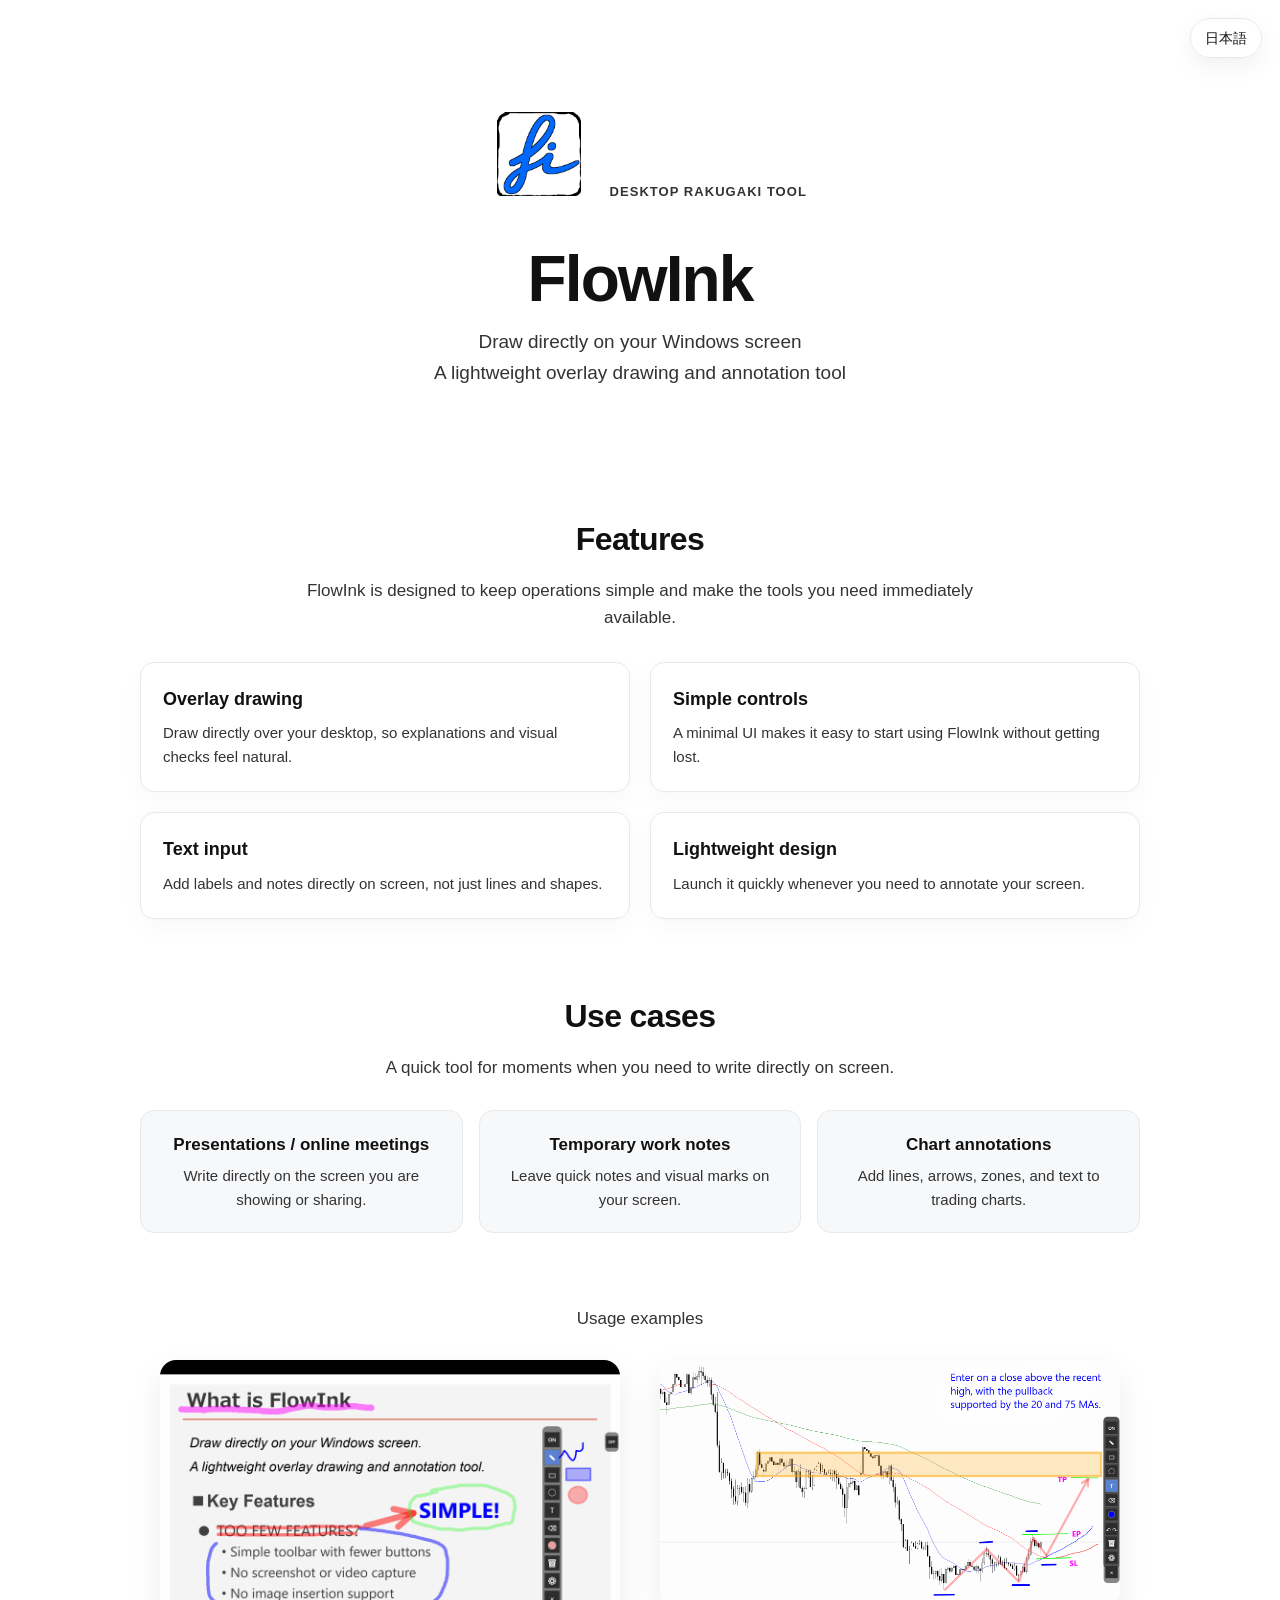
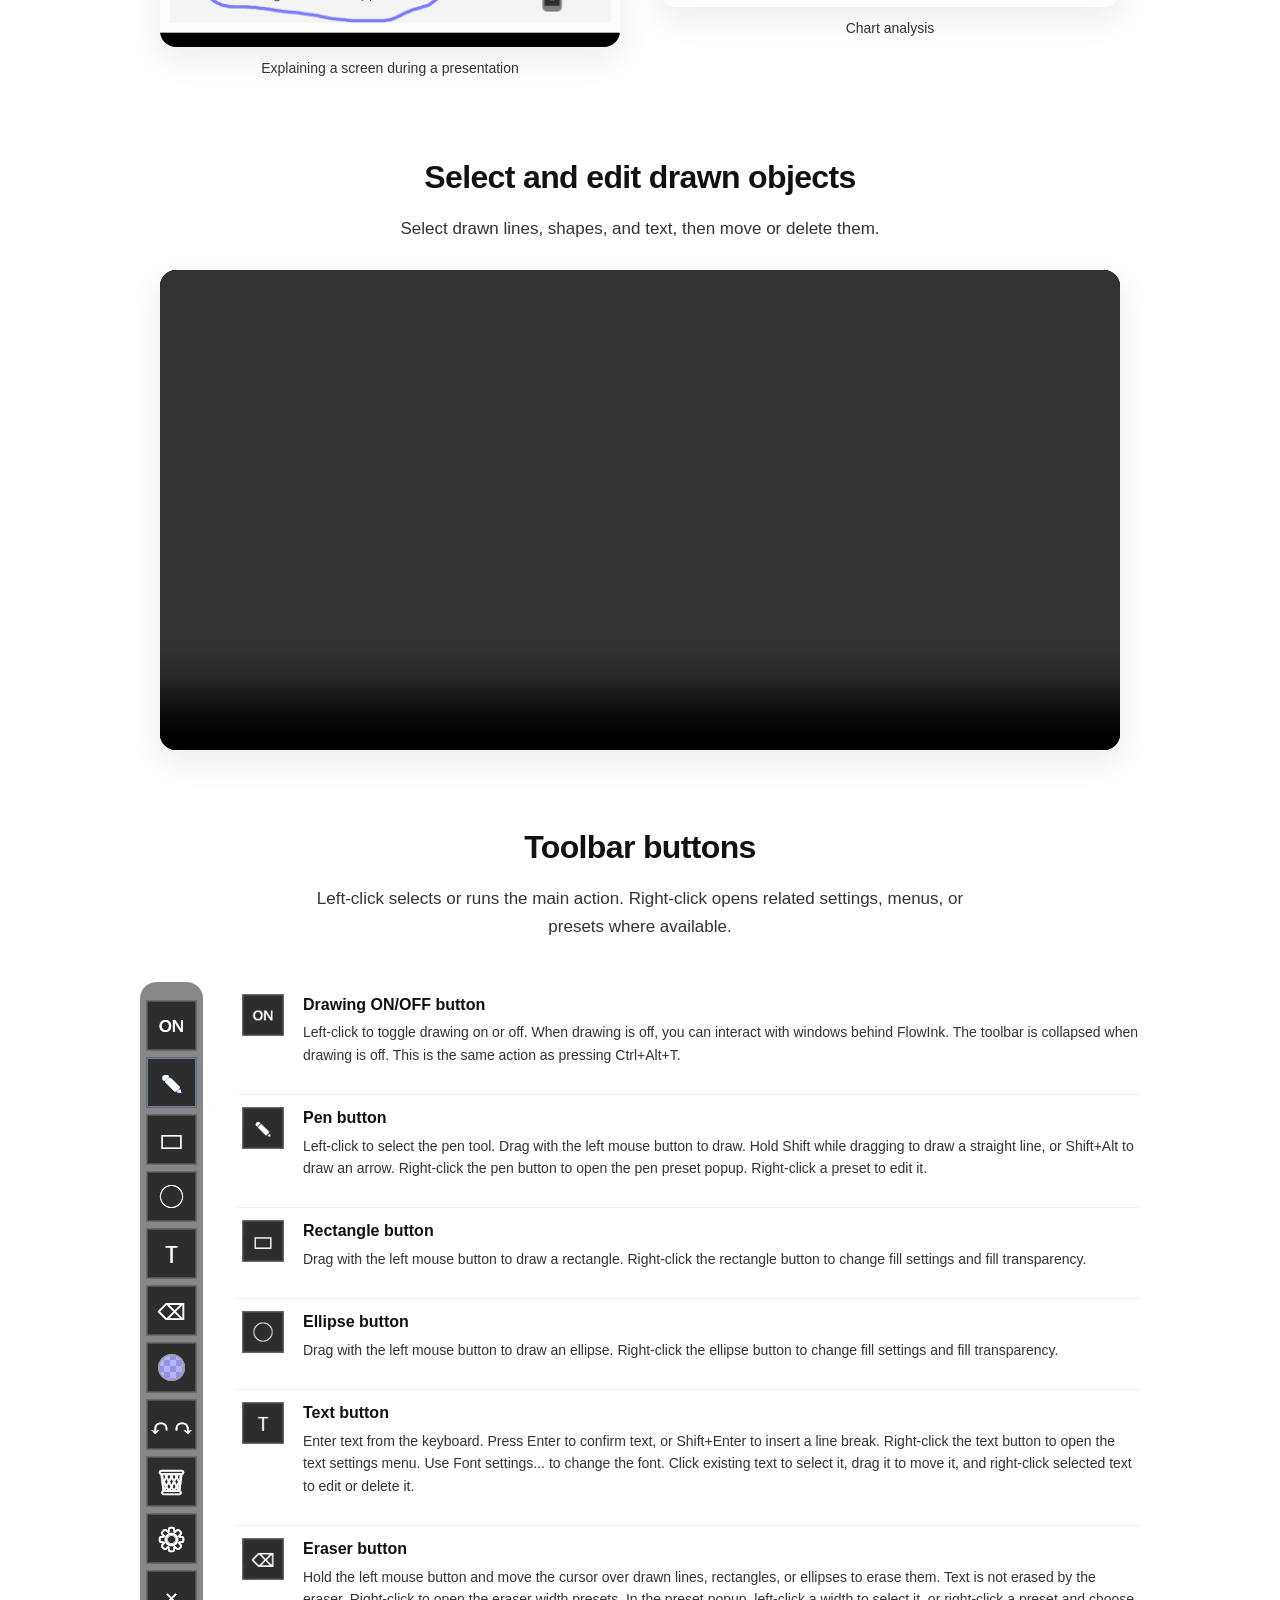
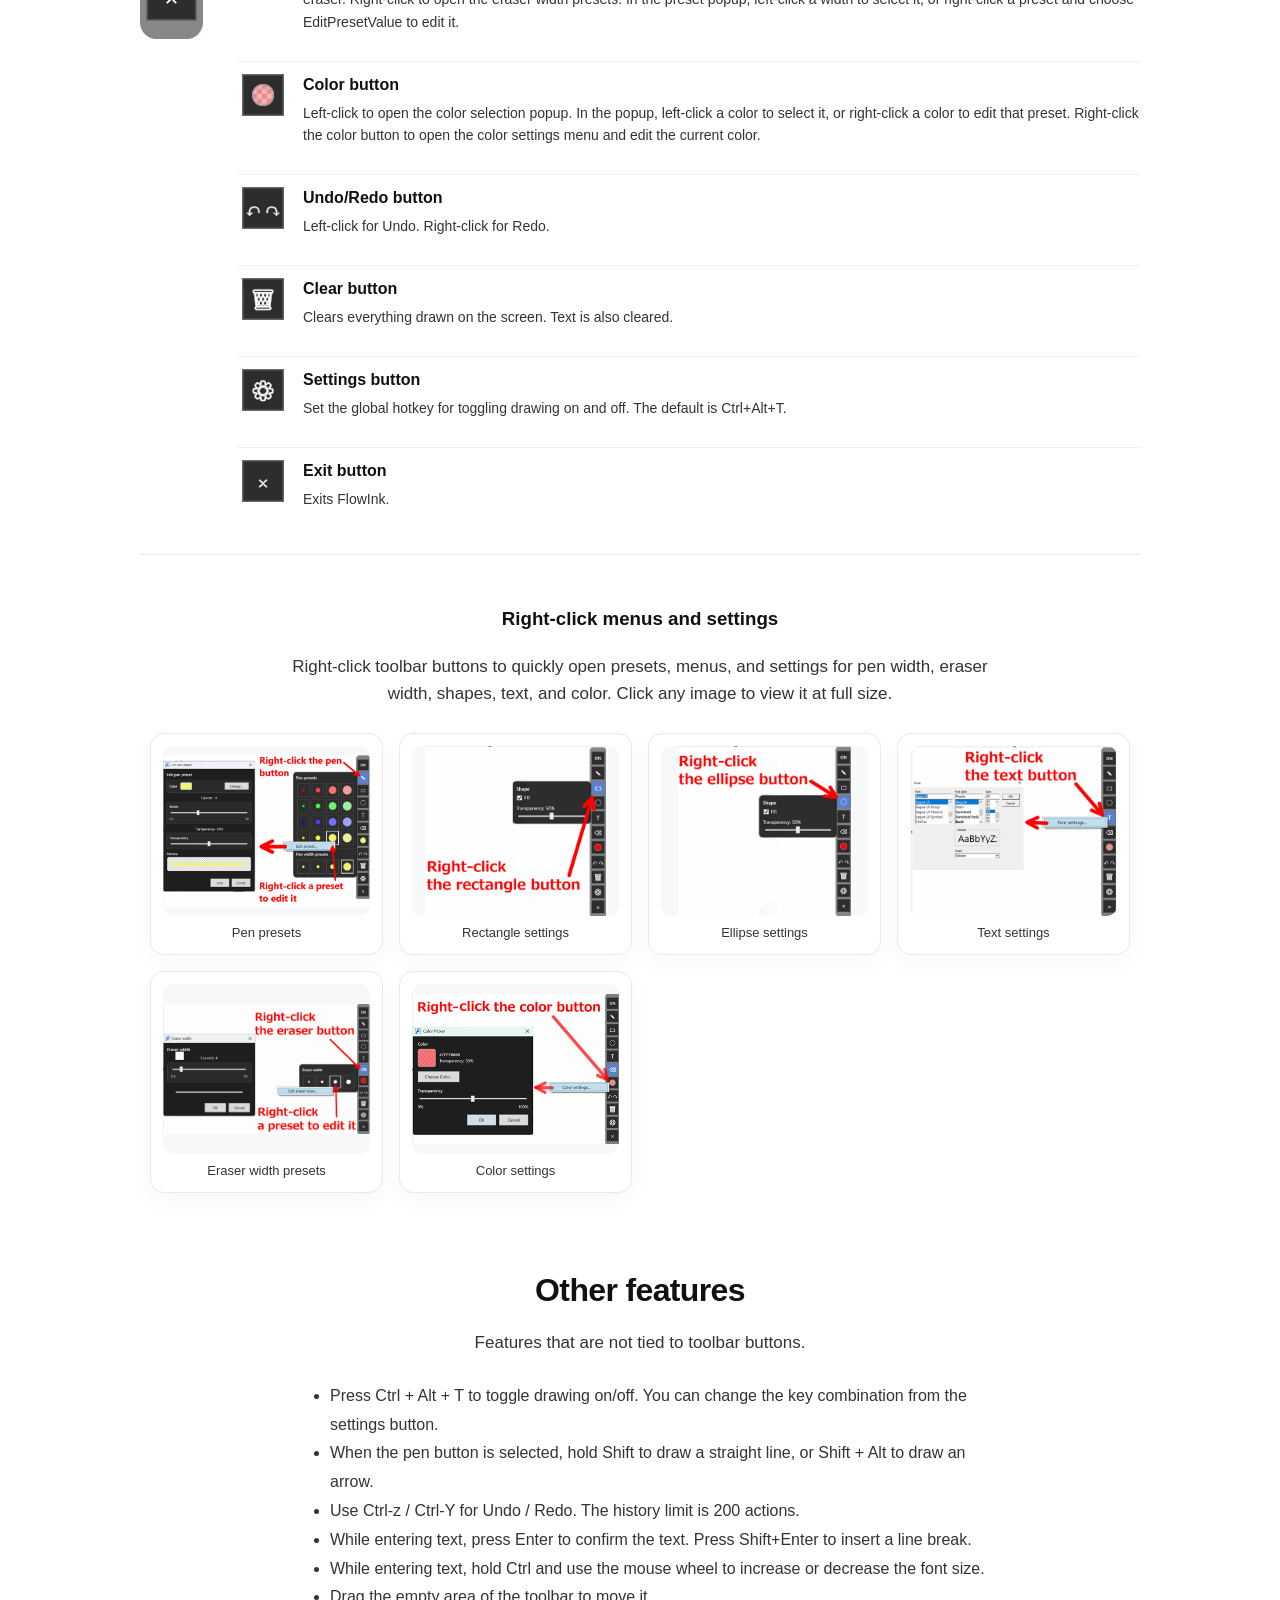
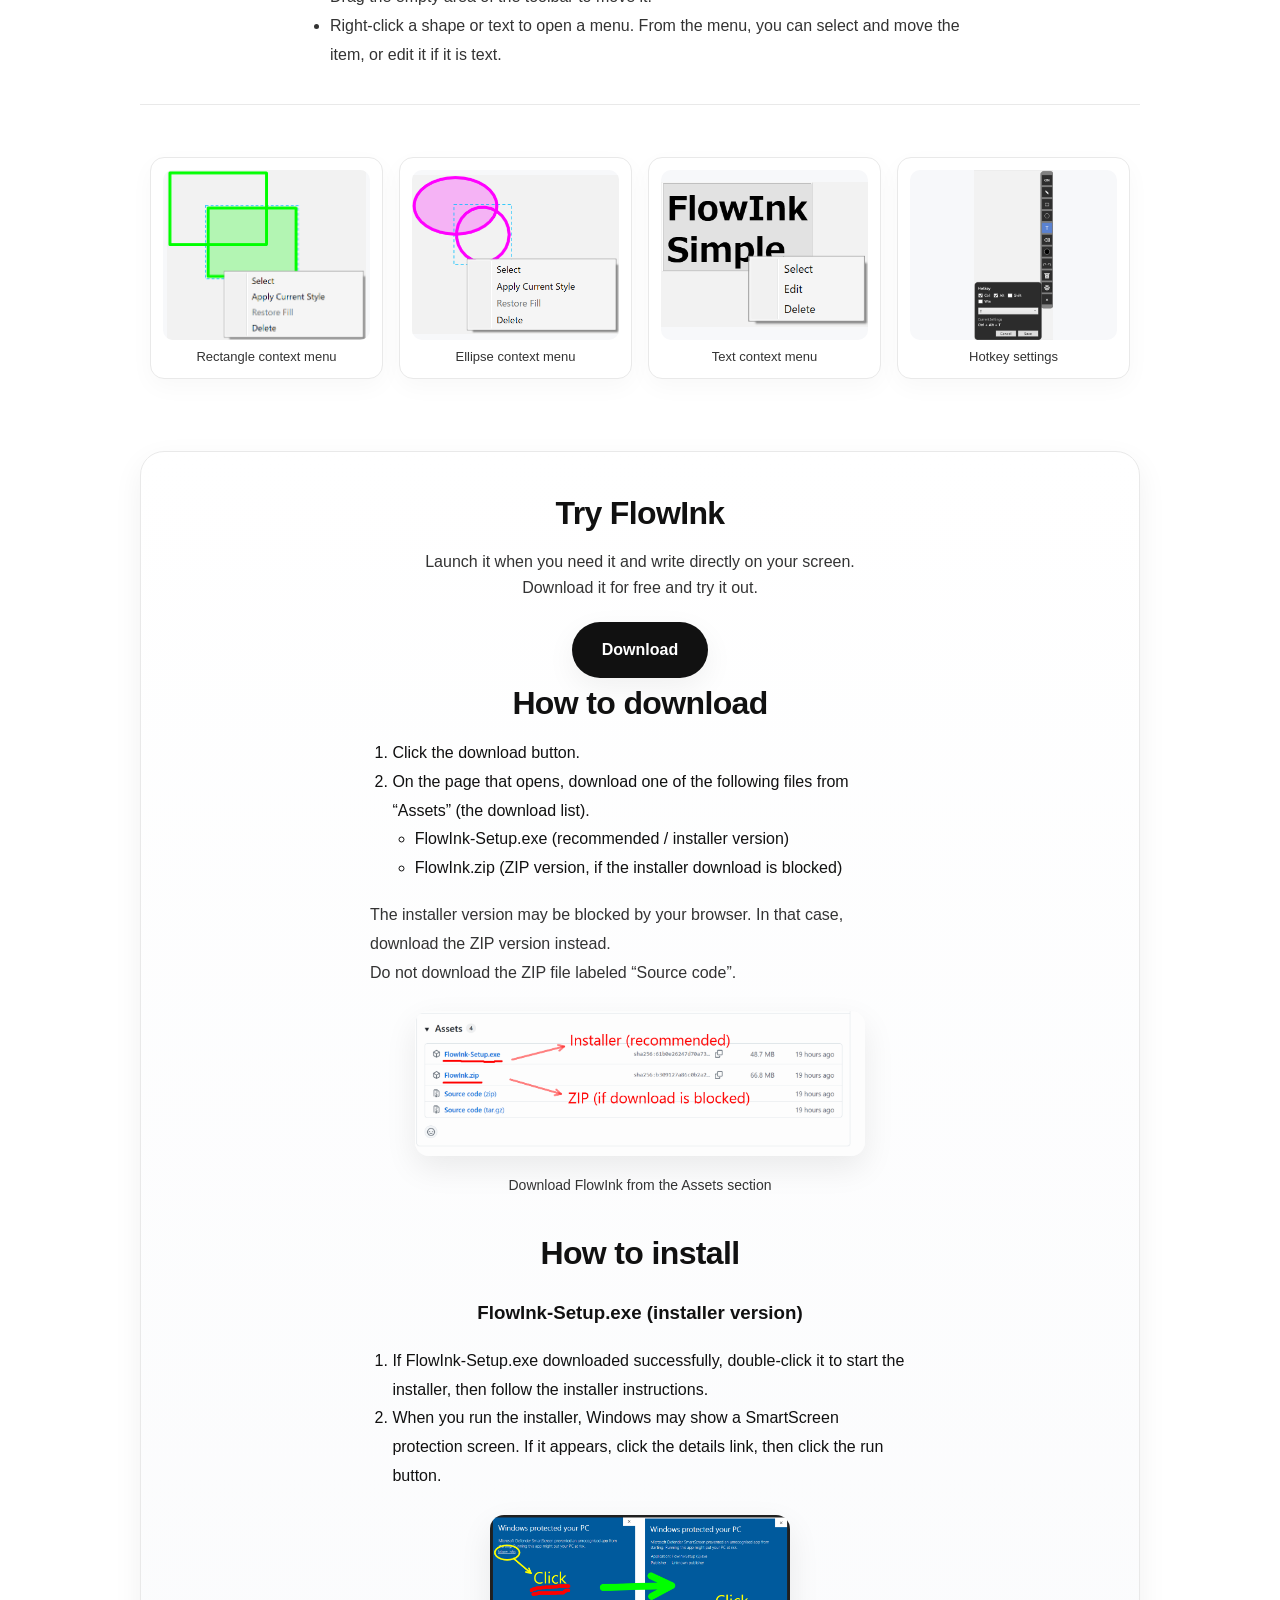
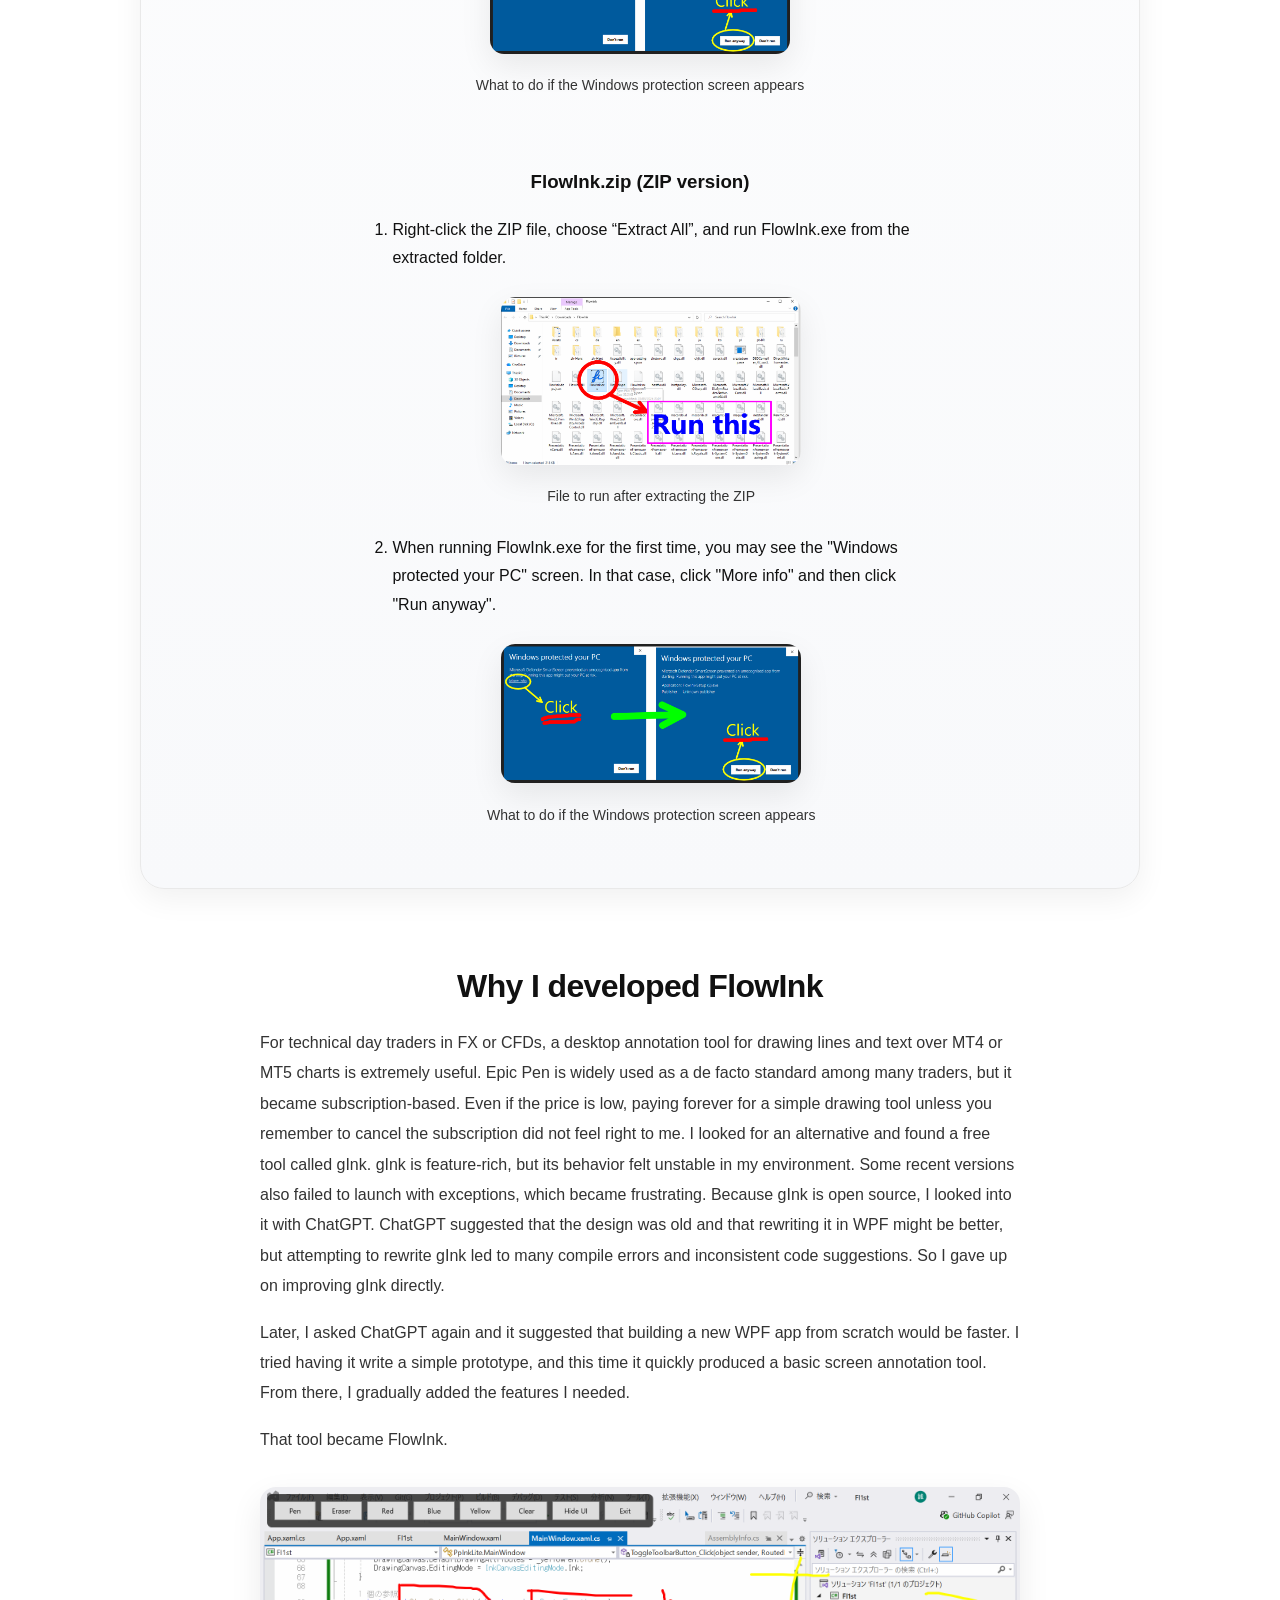
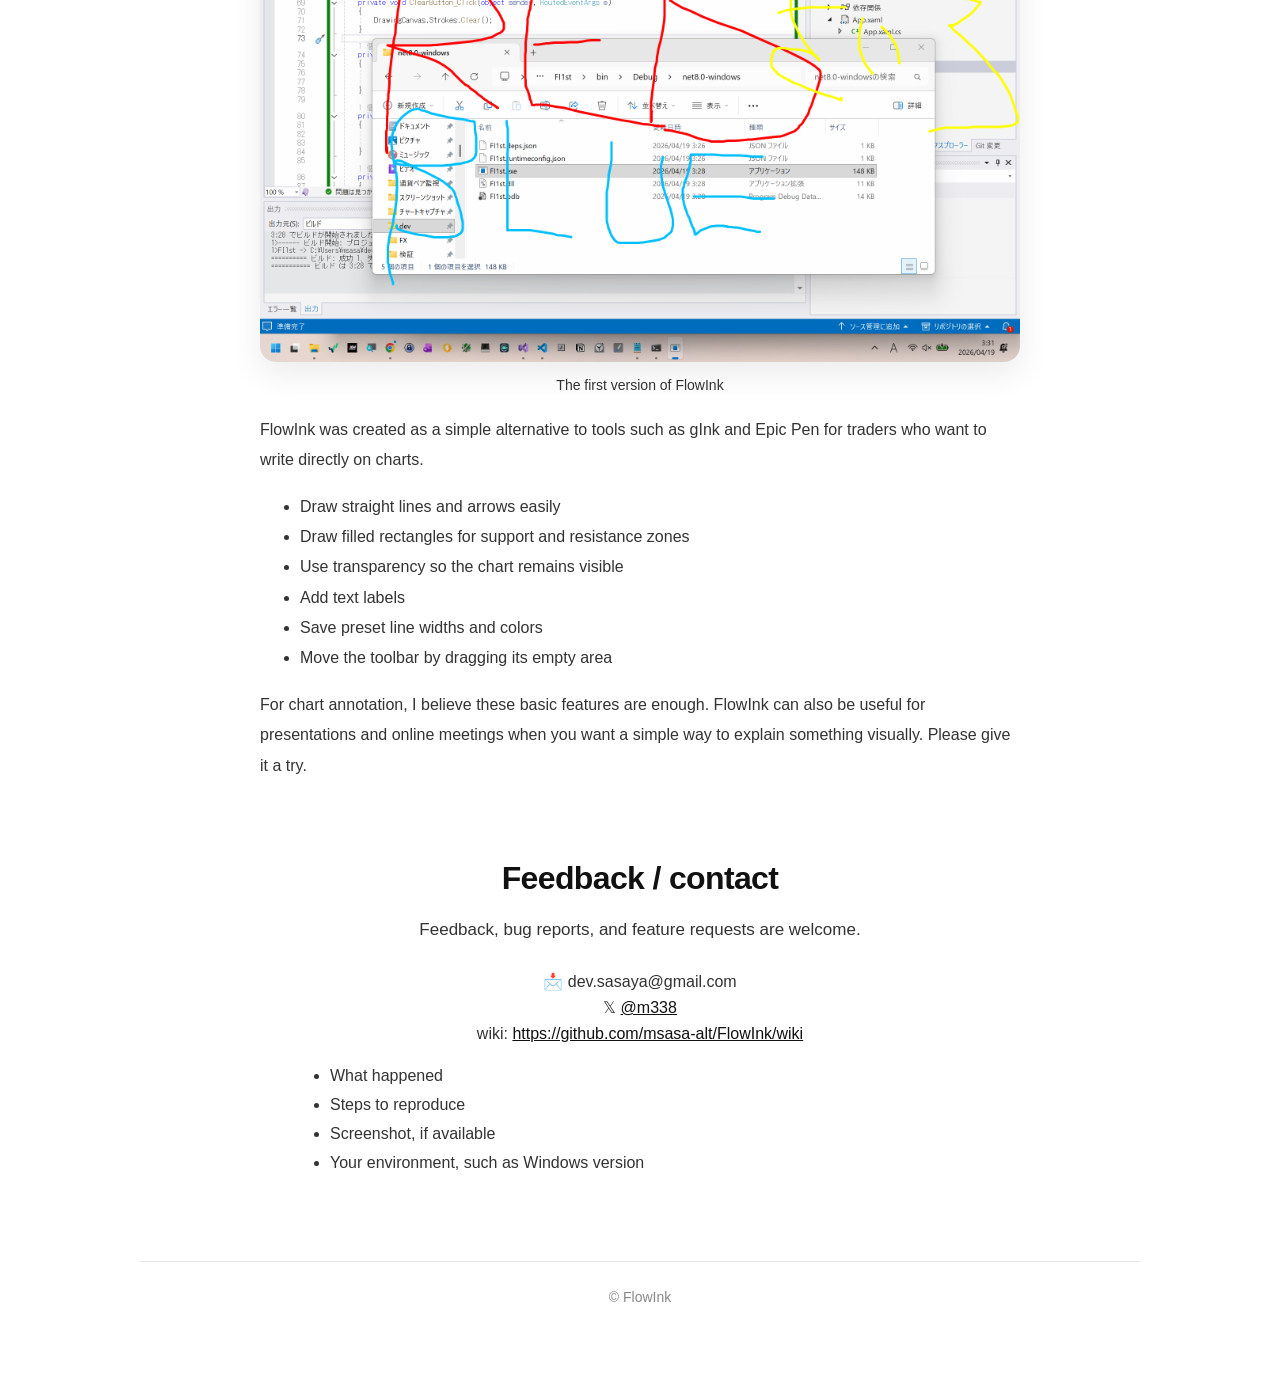
==== docs/index.html @ a86db3a7 "add: v1.5.0-rc1 object selection demo video to LP" ====
<!DOCTYPE html>
<html lang="ja">
<head>
  <meta charset="UTF-8" />
  <meta name="viewport" content="width=device-width, initial-scale=1.0" />
  <title>FlowInk | Windows画面に直接描ける描画・落書きツール</title>
  <meta
    name="description"
    content="FlowInkはWindows画面に直接描ける軽量なオーバーレイ描画・落書きツールです。プレゼンやオンライン会議の画面説明・チャートへの書き込み等をすばやく行えます。"
  />
  <meta name="robots" content="index, follow">
  <link rel="canonical" href="https://msasa-alt.github.io/FlowInk/">
  <link rel="alternate" hreflang="ja" href="https://msasa-alt.github.io/FlowInk/">
  <link rel="alternate" hreflang="en" href="https://msasa-alt.github.io/FlowInk/en/">
  <link rel="alternate" hreflang="x-default" href="https://msasa-alt.github.io/FlowInk/en/">
  <script>
    (function() {
      var params = new URLSearchParams(window.location.search);
      var selectedLang = params.get('lang');

      if (selectedLang === 'ja') {
        localStorage.setItem('flowink_lang', 'ja');
        return;
      }

      if (selectedLang === 'en') {
        localStorage.setItem('flowink_lang', 'en');
      }

      if (localStorage.getItem('flowink_lang') === 'ja') {
        return;
      }

      var languages = navigator.languages || [navigator.language || navigator.userLanguage || ''];
      var isJapanese = languages.some(function(lang) {
        return String(lang).toLowerCase().indexOf('ja') === 0;
      });

      if (!isJapanese) {
        window.location.replace(new URL('en/', window.location.href).href);
      }
    })();
  </script>

  <style>
    :root {
      --bg: #ffffff;
      --text: #111111;
      --muted: #333333;
      --line: #e9e9e9;
      --soft: #f7f8fa;
      --accent: #111111;
      --accent-hover: #2a2a2a;
      --radius: 14px;
      --shadow: 0 10px 30px rgba(0, 0, 0, 0.06);

      /* toolbar diagram tuning */
      --toolbar-image-width: 63px;
            --line-len: 44px;
      --dot-size: 8px;
      --callout-card-min-h: 58px;
    }

    * {
      box-sizing: border-box;
    }

    html {
      scroll-behavior: smooth;
    }

    body {
      margin: 0;
      font-family: -apple-system, BlinkMacSystemFont, "Segoe UI", sans-serif;
      background: var(--bg);
      color: var(--text);
      text-align: center;
      line-height: 1.6;
    }

    .container {
      max-width: 1040px;
      margin: 0 auto;
      padding: 72px 20px;
    }

    .hero {
      padding-top: 16px;
      padding-bottom: 24px;
    }

    .logo-wrap {
      display: inline-flex;
      align-items: center;
      justify-content: center;
      width: 132px;
      height: 132px;
      border-radius: 28px;
      background: #ffffff;
      /* box-shadow: var(--shadow); */
      margin-bottom: 26px;
    }

    img.logo {
      width: 84px;
      height: 84px;
      object-fit: contain;
      display: block;
    }

    .eyebrow {
      display: inline-block;
      font-size: 13px;
      font-weight: 700;
      letter-spacing: 0.08em;
      text-transform: uppercase;
      color: var(--muted);
      margin-bottom: 10px;
    }

    h1 {
      font-size: clamp(40px, 7vw, 64px);
      line-height: 1.05;
      letter-spacing: -0.03em;
      margin: 0 0 14px;
    }

    p.lead {
      max-width: 700px;
      margin: 0 auto 30px;
      font-size: 19px;
      color: var(--muted);
    }

    .btn-row {
      display: flex;
      justify-content: center;
      gap: 12px;
      flex-wrap: wrap;
      margin-bottom: 22px;
    }

    .btn {
      display: inline-block;
      padding: 15px 30px;
      background: var(--accent);
      color: #fff;
      text-decoration: none;
      border-radius: 999px;
      font-weight: 700;
      transition: 0.18s ease;
      box-shadow: var(--shadow);
    }

    .btn:hover {
      background: var(--accent-hover);
      transform: translateY(-1px);
    }


    .language-switch {
      position: fixed;
      top: 18px;
      right: 18px;
      z-index: 1000;
      font-size: 14px;
    }

    .language-switch a {
      display: inline-block;
      padding: 8px 14px;
      color: var(--text);
      text-decoration: none;
      border: 1px solid var(--line);
      border-radius: 999px;
      background: rgba(255, 255, 255, 0.92);
      box-shadow: 0 8px 24px rgba(0, 0, 0, 0.06);
    }

    .language-switch a:hover {
      background: var(--soft);
    }

    .subnote {
      color: var(--muted);
      font-size: 14px;
      margin: 0;
    }


    .guide {
      max-width: 600px;
      margin: 0 auto 22px;
      padding: 0 30px;
      text-align: left;
      line-height: 1.8;
    }

    .guide ol,
    .guide ul {
      margin: 0 0 18px 1.4em;
      padding: 0;
    }

    .guide p {
      margin: 0;
    }

    .download-shot {
      margin: 24px auto 32px;
      text-align: center;
    }

    .download-shot a {
      display: inline-block;
      cursor: zoom-in;
    }

    .download-shot img {
      width: 100%;
      max-width: 450px;
      height: auto;
      border-radius: 14px;
      box-shadow: 0 12px 32px rgba(0, 0, 0, 0.08);
    }

    .download-shot figcaption {
      margin-top: 10px;
      font-size: 14px;
      color: var(--muted);
    }

    .install-shot {
      margin: 24px auto;
      text-align: center;
    }

    .install-shot a {
      display: inline-block;
      cursor: zoom-in;
    }

    .install-shot img {
      width: 100%;
      max-width: 300px;
      height: auto;
      border-radius: 14px;
      box-shadow: 0 12px 32px rgba(0, 0, 0, 0.08);
    }

    .install-shot figcaption {
      margin-top: 10px;
      font-size: 14px;
      color: var(--muted);
    }

    .unzip-shot {
      margin: 24px auto;
      text-align: center;
    }

    .unzip-shot a {
      display: inline-block;
      cursor: zoom-in;
    }

    .unzip-shot img {
      width: 100%;
      max-width: 300px;
      height: auto;
      border-radius: 14px;
      box-shadow: 0 12px 32px rgba(0, 0, 0, 0.08);
    }

    .unzip-shot figcaption {
      margin-top: 10px;
      font-size: 14px;
      color: var(--muted);
    }    

    .section {
      margin-top: 72px;
    }

    h2 {
      font-size: 32px;
      letter-spacing: -0.02em;
      margin: 0 0 12px;
    }

    .section-lead {
      max-width: 700px;
      margin: 0 auto 26px;
      color: var(--muted);
      font-size: 17px;
    }

    .features {
      display: grid;
      grid-template-columns: repeat(2, minmax(0, 1fr));
      gap: 20px;
      text-align: left;
      margin-top: 30px;
    }

    .card {
      border: 1px solid var(--line);
      padding: 22px;
      border-radius: var(--radius);
      background: #fff;
      box-shadow: 0 8px 24px rgba(0, 0, 0, 0.03);
    }

    .card strong {
      display: block;
      font-size: 18px;
      margin-bottom: 8px;
    }

    .card p {
      margin: 0;
      color: var(--muted);
      font-size: 15px;
    }

    .toolbar-diagram-wrap {
      margin-top: 34px;
      padding: 8px 0 0;
      border: none;
      border-radius: 0;
      background: transparent;
      box-shadow: none;
      overflow: visible;
    }

    .toolbar-diagram {
      width: 100%;
      display: grid;
      grid-template-columns: auto minmax(0, 1fr);
      gap: 34px;
      align-items: start;
      text-align: left;
    }

    .toolbar-image-col {
      height: auto;
      display: flex;
      justify-content: center;
      align-items: flex-start;
    }

    .toolbar-image-col img {
      width: var(--toolbar-image-width);
      height: auto;
      display: block;
    }

    .tool-list {
      display: grid;
      gap: 18px;
    }

    .tool-item {
      display: grid;
      grid-template-columns: 52px minmax(0, 1fr);
      gap: 14px;
      align-items: start;
      padding: 10px 0;
      text-align: left;
    }

    .tool-item + .tool-item {
      border-top: 1px solid #f0f0f0;
    }

    .tool-icon {
      display: flex;
      align-items: flex-start;
      justify-content: center;
      padding-top: 2px;
    }

    .tool-icon img {
      width: 42px;
      height: auto;
      display: block;
    }

    .tool-body strong {
      display: block;
      font-size: 16px;
      margin-bottom: 4px;
    }

    .tool-body p {
      margin: 0;
      color: var(--muted);
      font-size: 14px;
      line-height: 1.6;
    }
    
    .toolbar-examples {
      margin-top: 34px;
      padding-top: 30px;
      border-top: 1px solid var(--line);
    }

    .toolbar-example-gallery {
      display: grid;
      grid-template-columns: repeat(4, minmax(0, 1fr));
      gap: 16px;
      max-width: 980px;
      margin: 22px auto 0;
    }

    .toolbar-example-shot {
      margin: 0;
      padding: 12px;
      border: 1px solid var(--line);
      border-radius: var(--radius);
      background: #fff;
      box-shadow: 0 8px 24px rgba(0, 0, 0, 0.03);
    }

    .toolbar-example-shot a {
      display: block;
      cursor: zoom-in;
    }

    .toolbar-example-shot img {
      width: 100%;
      height: 170px;
      object-fit: contain;
      display: block;
      margin: 0 auto;
      border-radius: 10px;
      background: var(--soft);
    }

    .toolbar-example-shot figcaption {
      margin-top: 8px;
      font-size: 13px;
      color: var(--muted);
      text-align: center;
      line-height: 1.4;
    }

    .use-cases {
      display: grid;
      grid-template-columns: repeat(3, minmax(0, 1fr));
      gap: 16px;
      margin-top: 28px;
    }


    .usage-gallery {
      display: grid;
      grid-template-columns: repeat(2, minmax(0, 1fr));
      gap: 20px;
      margin-top: 28px;
      max-width: 980px;
      margin-left: auto;
      margin-right: auto;
      align-items: start;
    }

    .usage-shot {
      margin: 0;
    }

    .usage-shot a {
      display: block;
      cursor: zoom-in;
    }

    .usage-shot img {
      width: 100%;
      max-width: 460px;
      display: block;
      margin: 0 auto;
      border-radius: 16px;
      box-shadow: 0 12px 32px rgba(0, 0, 0, 0.08);
    }

    .usage-shot figcaption {
      margin-top: 10px;
      font-size: 14px;
      color: var(--muted);
      text-align: center;
    }

    .feature-video {
      max-width: 960px;
      margin: 28px auto 0;
    }

    .feature-video video {
      width: 100%;
      height: auto;
      display: block;
      border-radius: 16px;
      box-shadow: 0 12px 32px rgba(0, 0, 0, 0.08);
      background: #000;
    }

    .use-case {
      padding: 20px;
      border-radius: var(--radius);
      background: var(--soft);
      border: 1px solid var(--line);
    }

    .use-case strong {
      display: block;
      margin-bottom: 6px;
      font-size: 17px;
    }

    .use-case p {
      margin: 0;
      color: var(--muted);
      font-size: 15px;
    }

    .steps {
      display: inline-flex;
      flex-direction: column;
      gap: 12px;
      text-align: left;
      margin-top: 8px;
      max-width: 520px;
      width: 100%;
    }

    .step {
      border: 1px solid var(--line);
      border-radius: var(--radius);
      padding: 16px 18px;
      background: #fff;
    }

    .step strong {
      display: inline-block;
      margin-right: 6px;
    }

    .cta-box {
      margin-top: 72px;
      padding: 36px 24px;
      border: 1px solid var(--line);
      border-radius: 24px;
      background: linear-gradient(180deg, #ffffff 0%, #f8f9fb 100%);
      box-shadow: var(--shadow);
    }

    .cta-box h2 {
      margin-bottom: 10px;
    }

    .cta-box p {
      max-width: 620px;
      margin: 0 auto 22px;
      color: var(--muted);
    }

    footer {
      margin-top: 84px;
      padding-top: 24px;
      border-top: 1px solid var(--line);
      font-size: 14px;
      color: #888;
    }

    @media (max-width: 900px) {

      .usage-gallery {
        grid-template-columns: 1fr;
        max-width: 560px;
      }

      .toolbar-example-gallery {
        grid-template-columns: repeat(2, minmax(0, 1fr));
        max-width: 620px;
      }
    }

    @media (max-width: 760px) {
      .features,
      .use-cases {
        grid-template-columns: 1fr;
      }

      .container {
        padding: 56px 18px;
      }

      .section {
        margin-top: 56px;
      }

      .cta-box {
        margin-top: 56px;
      }

      .toolbar-diagram-wrap {
        margin-top: 24px;
      }

      .toolbar-diagram {
        grid-template-columns: 1fr;
        gap: 24px;
        text-align: left;
      }

      .toolbar-image-col {
        width: 100%;
      }

      .toolbar-image-col img {
        width: 40px;      /* ←これ追加（本質） */
        height: auto;
        margin: 0 auto;
        display: block;
      }

      .tool-item {
        grid-template-columns: 46px minmax(0, 1fr);
        gap: 12px;
      }

      .tool-icon img {
        width: 38px;
      }

      .toolbar-example-gallery {
        gap: 12px;
      }

      .toolbar-example-shot {
        padding: 10px;
      }

      .toolbar-example-shot img {
        height: 150px;
      }
    }
  </style>
</head>

<body>
  <div class="container">
    <nav class="language-switch" aria-label="Language switch">
      <a href="en/" onclick="localStorage.setItem('flowink_lang', 'en')">English</a>
    </nav>
    <section class="hero">
      <div class="logo-wrap">
        <img src="images/FlowInk_logo.png" class="logo" alt="FlowInk icon" />
      </div>

      <div class="eyebrow">Desktop RAKUGAKI Tool</div>

      <h1>FlowInk</h1>

      <p class="lead">
        Windows画面に直接描ける<br>
        軽量なオーバーレイ描画・落書きツール
      </p>
    </section>

    <section class="section">
      <h2>特長</h2>
      <p class="section-lead">
        余計な操作を増やさず、必要な機能をすぐ使えることを重視した設計です。
      </p>

      <div class="features">
        <div class="card">
          <strong>オーバーレイ描画</strong>
          <p>デスクトップ画面の上にそのまま書き込めるので、説明や確認が直感的です。</p>
        </div>

        <div class="card">
          <strong>シンプル操作</strong>
          <p>最小構成のUIで、迷いにくく、起動してすぐ使い始められます。</p>
        </div>

        <div class="card">
          <strong>テキスト入力</strong>
          <p>線や図形だけでなく、補足説明やラベルもその場で追加できます。</p>
        </div>

        <div class="card">
          <strong>軽量設計</strong>
          <p>重たいセットアップなしで、必要なときにすぐ立ち上げて使えます。</p>
        </div>
      </div>
    </section>

    <section class="section">
      <h2>こんな用途に</h2>
      <p class="section-lead">
        ちょっと書き込みたい場面に、手早く使えるツールです。
      </p>

      <div class="use-cases">
        <div class="use-case">
          <strong>プレゼン／オンライン会議</strong>
          <p>表示／共有している画面に直接直接書き込みできます。</p>
        </div>

        <div class="use-case">
          <strong>作業メモ</strong>
          <p>一時的な書き込みや補足メモを画面上に残せます。</p>
        </div>

        <div class="use-case">
          <strong>チャートへの書き込み</strong>
          <p>デイトレード等のチャート画面にラインや矢印などを記入できます。</p>
        </div>
      </div>
    </section>

    <section class="section">
      <p class="section-lead">
        使用例
      </p>

      <div class="usage-gallery">
        <figure class="usage-shot">
          <a href="images/PresoWithFlowInk.png" target="_blank" rel="noopener noreferrer">
            <img
              src="images/PresoWithFlowInk.png"
              alt="FlowInkを使ったプレゼン時の書き込み例"
            />
          </a>
          <figcaption>プレゼン中の画面説明</figcaption>
        </figure>

        <figure class="usage-shot">
          <a href="images/ChartWithFlowInk.png" target="_blank" rel="noopener noreferrer">
            <img
              src="images/ChartWithFlowInk.png"
              alt="FlowInkを使ったチャートへの書き込み例"
            />
          </a>
          <figcaption>チャート分析</figcaption>
        </figure>
      </div>
    </section>

    <section class="section">
      <h2>描画オブジェクトの選択・編集</h2>
      <p class="section-lead">
        描画した線や図形、テキストを選択して、移動または削除できます。
      </p>

      <div class="feature-video">
        <video controls preload="metadata" playsinline aria-label="描画オブジェクトを選択・移動・削除する操作の紹介動画">
          <source src="videos/Flowink_video01.mp4" type="video/mp4">
          お使いのブラウザは動画の再生に対応していません。
        </video>
      </div>
    </section>

    <section class="section">
      <h2>ツールバーの各ボタンの説明</h2>
      <p class="section-lead">
        左クリックで主な操作を選択または実行します。右クリックで対応している設定・メニュー・プリセットを開きます。
      </p>

      <div class="toolbar-diagram-wrap">
        <div class="toolbar-diagram">
          <div class="toolbar-image-col">
            <img src="images/toolbar.png" alt="FlowInk toolbar" />
          </div>

          <div class="tool-list">
            <div class="tool-item">
              <div class="tool-icon">
                <img src="images/08ct.png" alt="クリック透過ボタン" />
              </div>
              <div class="tool-body">
                <strong>描画ON/OFFボタン</strong>
                <p>左クリックで描画のオン／オフを切り替えます。描画がオフのときは、FlowInkの背後にあるウィンドウを操作できます。描画がオフになるとツールバーは折りたたまれます。これは Ctrl+Alt+T を押したときと同じ操作です。</p>
              </div>
            </div>

            <div class="tool-item">
              <div class="tool-icon">
                <img src="images/01pen_button.png" alt="ペンボタン" />
              </div>
              <div class="tool-body">
                <strong>ペンボタン</strong>
                <p>マウスの左ボタンを押してドラッグすると線を描画できます。Shiftキーを押しながらドラッグすると直線、Shift+Altキーで矢印を描画できます。ペンボタンを右クリックするとプリセットポップアップが開きます。また、プリセットを右クリックするとプリセット値を変更できます。</p>
              </div>
            </div>

            <div class="tool-item">
              <div class="tool-icon">
                <img src="images/02rectangle.png" alt="四角形ボタン" />
              </div>
              <div class="tool-body">
                <strong>四角形ボタン</strong>
                <p>マウスの左ボタンをクリックしてドラッグすると四角形を描画できます。四角形ボタンにカーソルを当てて右クリックすると塗りつぶし／塗りつぶす色の透明度を変更できます。</p>
              </div>
            </div>

            <div class="tool-item">
              <div class="tool-icon">
                <img src="images/03ellipse.png" alt="円ボタン" />
              </div>
              <div class="tool-body">
                <strong>円ボタン</strong>
                <p>マウスの左ボタンをクリックしてドラッグすると円を描画できます。円ボタンにカーソルを当てて右クリックすると塗りつぶし／塗りつぶす色の透明度を変更できます。</p>
              </div>
            </div>

            <div class="tool-item">
              <div class="tool-icon">
                <img src="images/04text.png" alt="テキストボタン" />
              </div>
              <div class="tool-body">
                <strong>テキストボタン</strong>
                <p>キーボードからテキストが入力できます。Enterで文字列確定、Shift+Enterでテキストボックス内で改行できます。テキストボタンを右クリックするとフォントを変更できます。入力したテキストをクリックするとテキスト選択状態となり、ドラッグするとテキストを移動できます。また、テキストにカーソルを当てて右クリックするとテキストの編集／削除ができます。</p>
              </div>
            </div>

            <div class="tool-item">
              <div class="tool-icon">
                <img src="images/05eraser.png" alt="消しゴムボタン" />
              </div>
              <div class="tool-body">
                <strong>消しゴムボタン</strong>
                <p>マウスの左ボタンを押しっぱなしにすることで、描いた線／円／四角をカーソルで消せます、ただしテキストは消せません。テキストボタンを右クリックすると消しゴム幅プリセットメニューが開き、消しゴム幅が変更できます。また、プリセットの消しゴム幅を右クリックするとプリセット値を変更できます。</p>
              </div>
            </div>

            <div class="tool-item">
              <div class="tool-icon">
                <img src="images/06color.png" alt="カラーボタン" />
              </div>
              <div class="tool-body">
                <strong>カラーボタン</strong>
                <p>描画色を変更できます。マウスの左ボタンをクリックすると、色選択ポップアップが開きます。選択することで描画色を変更できます。プリセットカラーの各色タイルを右クリックするとプリセットの色を変更できます。色ボタンを右クリックすると現在の色を変更できます。</p>
              </div>
            </div>

            <div class="tool-item">
              <div class="tool-icon">
                <img src="images/11undo_redo_btn.png" alt="Undo/Redoボタン" />
              </div>
              <div class="tool-body">
                <strong>Undo/Redoボタン</strong>
                <p>左クリックでUndo、右クリックでRedoができます。</p>
              </div>
            </div>

            <div class="tool-item">
              <div class="tool-icon">
                <img src="images/07clear.png" alt="クリアボタン" />
              </div>
              <div class="tool-body">
                <strong>クリアボタン</strong>
                <p>画面上に描いた内容をすべて消去します。テキストも消去されます。</p>
              </div>
            </div>

            <div class="tool-item">
              <div class="tool-icon">
                <img src="images/09settings.png" alt="設定ボタン" />
              </div>
              <div class="tool-body">
                <strong>設定ボタン</strong>
                <p>描画ON/OFFができるグローバルホットキーを設定できます。デフォルトはCtrl+Alt+Tです。</p>
              </div>
            </div>

            <div class="tool-item">
              <div class="tool-icon">
                <img src="images/10exit.png" alt="終了ボタン" />
              </div>
              <div class="tool-body">
                <strong>終了ボタン</strong>
                <p>FlowInkを終了します。</p>
              </div>
            </div>
          </div>
        </div>
      </div>
<!--  Toolbar right-click gallery start-->
      <div class="toolbar-examples">
        <h3>右クリックメニューと設定</h3>
        <p class="section-lead">
          ツールバーボタンを右クリックすると、ペン、消しゴム幅、図形、テキスト、色に関するプリセット、メニュー、設定を開けます。画像をクリックすると原寸大で表示できます。
        </p>

        <div class="toolbar-example-gallery">
          <figure class="toolbar-example-shot">
            <a href="images/01PenBtn_ja.png" target="_blank" rel="noopener noreferrer">
              <img
                src="images/01PenBtn_ja.png"
                alt="Pen preset popup opened from the pen button"
              />
            </a>
            <figcaption>ペンプリセット値の設定</figcaption>
          </figure>

          <figure class="toolbar-example-shot">
            <a href="images/02RectBtn_ja.png" target="_blank" rel="noopener noreferrer">
              <img
                src="images/02RectBtn_ja.png"
                alt="Right-click the rectangle button"
              />
            </a>
            <figcaption>四角形の設定</figcaption>
          </figure>

          <figure class="toolbar-example-shot">
            <a href="images/03EllBtn_ja.png" target="_blank" rel="noopener noreferrer">
              <img
                src="images/03EllBtn_ja.png"
                alt="Right-click the ellipse button"
              />
            </a>
            <figcaption>円の設定</figcaption>
          </figure>

          <figure class="toolbar-example-shot">
            <a href="images/04TxtBtn_ja.png" target="_blank" rel="noopener noreferrer">
              <img
                src="images/04TxtBtn_ja.png"
                alt="Right-click the text button"
              />
            </a>
            <figcaption>テキストの設定</figcaption>
          </figure>

          <figure class="toolbar-example-shot">
            <a href="images/05EraserBtn_ja.png" target="_blank" rel="noopener noreferrer">
              <img
                src="images/05EraserBtn_ja.png"
                alt="Right-click the eraser button"
              />
            </a>
            <figcaption>消しゴム幅プリセット値の変更</figcaption>
          </figure>

          <figure class="toolbar-example-shot">
            <a href="images/06ColorBtn_ja.png" target="_blank" rel="noopener noreferrer">
              <img
                src="images/06ColorBtn_ja.png"
                alt="Right-click the Color button"
              />
            </a>
            <figcaption>現在色の変更</figcaption>
          </figure>
           </div>
      </div>
<!--  Toolbar right-click gallery end-->
    </section>

    
    <section class="section">
      <h2>その他の機能</h2>
      <p class="section-lead">
        ツールバーボタン以外の機能です。
      </p>
      <div style="max-width:700px;margin:0 auto;text-align:left;color:var(--muted);line-height:1.8;">
        <ul>
          <li>Ctrl + Alt + T で描画ON/OFFを切り替えられます。設定ボタンでキーの組み合わせを変更できます</li>
          <li>ペンボタン選択時、Shiftキーで直線、Shift + Altキーで矢印を描画できます</li>
          <li>Ctrl-z / Ctrl-yでUndo / Redoができます。履歴は200です</li>
          <li>テキスト入力時にEnterで文字列確定。Shifet+Enterで改行できます</li>
          <li>テキスト入力時に Ctrl + マウスホイールの上下で文字サイズを拡大・縮小できます</li>
          <li>ツールバーの余白をつかむと移動できます。(余白にカーソルを合わせて左ボタンクリックでドラッグ)</li>
          <li>図形や文字列上で右クリックすると、メニューが開き、選択(移動)や編集(文字列のみ)ができます。</li>
        </ul>
      </div>

<!--  Other features gallery start-->
      <div class="toolbar-examples">
        <!--
        <h3>その他の操作例</h3>
        <p class="section-lead">
          図形やテキストの右クリックメニュー、描画ON/OFFのホットキー設定などの操作例です。画像をクリックすると原寸大で表示できます。
        </p>
        -->
        <div class="toolbar-example-gallery">
          <figure class="toolbar-example-shot">
            <a href="images/01RightClickTheRect_ja.png" target="_blank" rel="noopener noreferrer">
              <img
                src="images/01RightClickTheRect_ja.png"
                alt="四角形を右クリックしたときのメニュー"
              />
            </a>
            <figcaption>四角形の右クリックメニュー</figcaption>
          </figure>

          <figure class="toolbar-example-shot">
            <a href="images/02RightClickTheEll_ja.png" target="_blank" rel="noopener noreferrer">
              <img
                src="images/02RightClickTheEll_ja.png"
                alt="円を右クリックしたときのメニュー"
              />
            </a>
            <figcaption>円の右クリックメニュー</figcaption>
          </figure>

          <figure class="toolbar-example-shot">
            <a href="images/03RightClickTheTxt_ja.png" target="_blank" rel="noopener noreferrer">
              <img
                src="images/03RightClickTheTxt_ja.png"
                alt="テキストを右クリックしたときのメニュー"
              />
            </a>
            <figcaption>テキストの右クリックメニュー</figcaption>
          </figure>

          <figure class="toolbar-example-shot">
            <a href="images/04SettingDlg_ja.png" target="_blank" rel="noopener noreferrer">
              <img
                src="images/04SettingDlg_ja.png"
                alt="ホットキー設定画面"
              />
            </a>
            <figcaption>ホットキー設定</figcaption>
          </figure>
        </div>
      </div>
<!--  Other features gallery end-->
    </section>

<section class="cta-box">
      <h2>FlowInkを試す</h2>
      <p>
        必要なときにすぐ起動して、画面上にすぐ書ける。<br>
        まずはダウンロードして、使い心地を試してみてください。
      </p>
      <a
        class="btn"
        href="https://github.com/msasa-alt/FlowInk/releases"
        target="_blank"
        rel="noopener noreferrer"
      >
        ダウンロード
      </a>
      <h2>ダウンロード方法</h2>
      <div class="guide">
        <ol>
          <li>ダウンロードボタンをクリックします</li>
          <li>表示されたページの「Assets」（ダウンロード一覧）から以下のファイルをダウンロードしてください
            <ul>
              <li>FlowInk-Setup.exe（通常はこちら / インストーラー版）</li>
              <li>FlowInk.zip（インストーラー版がダウンロードできない場合 / ZIP版）</li>
            </ul>
          </li>
        </ol>
        <p>
        ※ インストーラー版はブラウザによりダウンロードがブロックされる場合があります。その時はZIP版をダウンロードしてください。<br>
        ※ 「Source code」と書かれたZIPではありません。
        </p>
      </div>
      <figure class="download-shot">
        <a href="images/AssetsBox_with_annotation.png" target="_blank" rel="noopener noreferrer">
          <img
            src="images/AssetsBox_with_annotation.png"
            alt="GitHub ReleasesのAssetsからFlowInkをダウンロードする場所の説明"
          />
        </a>
        <figcaption>Assetsからインストーラー版またはZIP版をダウンロードします</figcaption>
      </figure>
      <h2>インストール方法</h2>
      <h3>FlowInk-Setup.exe（インストーラー版）</h3>
      <div class="guide">
        <ol>
          <li>(無事に)FlowInk-Setup.exeがダウンロードできた方は、ダブルクリックで実行してください。インストーラーが起動しますので、それに従ってインストールしてください</li>
          <li>インストーラー実行時にWindowsのPC保護画面が表示される場合があります。その場合はPC保護画面の詳細リンクをクリックし、実行ボタンを押してください</li>
        </ol>
        <figure class="install-shot">
          <a href="images/PC保護画面_説明追記.png" target="_blank" rel="noopener noreferrer">
            <img
              src="images/PC保護画面_説明追記.png"
              alt="WindowsによってPCが保護されました画面の操作説明"
            />
          </a>
          <figcaption>PC保護画面が表示された場合の操作</figcaption>
        </figure>
      </div><br>
      <h3>FlowInk.zip(ZIP版)</h3>
      <div class="guide">
        <ol>
          <li>ZIPファイルを右クリックし「すべて展開」より、展開されたファイル内のFlowInk.exeを実行してください</li>
            <figure class="unzip-shot">
              <a href="images/unziped_ja.png" target="_blank" rel="noopener noreferrer">
                <img
                  src="images/unziped_ja.png"
                  alt="ZIP解凍後に実行するファイル"
                />
              </a>
              <figcaption>ZIP解凍後に実行するファイル</figcaption>
            </figure>
          <li>初回のFlowInk.exe実行時にWindowsのPC保護画面が表示される場合があります。その場合はPC保護画面の詳細リンクをクリックし、実行ボタンを押してください</li>
            <figure class="install-shot">
              <a href="images/PC保護画面_説明追記.png" target="_blank" rel="noopener noreferrer">
                <img
                  src="images/PC保護画面_説明追記.png"
                  alt="WindowsによってPCが保護されました画面の操作説明"
                />
              </a>
              <figcaption>PC保護画面が表示された場合の操作</figcaption>
            </figure>
        </ol>
      </div>
    </section>

    <section class="section">
      <h2>FlowInkを開発した経緯</h2>

      <div style="max-width: 760px; margin: 0 auto; text-align: left; color: var(--muted); line-height: 1.9;">
        <p>
          FXやCFDのテクニカルデイトレーダーにとってMT4やMT5のチャートソフトの画面に線や文字を書き込む落書きツールは必須です。
          Epic Penはデファクトスタンダードとして多くのトレーダーに使われていますが、少し前にサブスクになりました。
          必須なツールとはいえ、たかだが落書きソフトにサブスクって？(OfficeやAcrobatならともかく)、
          安いとは言え、使わなくなっても契約解除しない限り(忘れたら)一生お金を払い続けるの？
          となにか釈然としない。
          と言うことで代替ソフトを探したところginkと言うフリーのソフトを見つけました。
          ginkこれはこれで多機能だが、なーんか挙動がおかしく不安定。
          さらに最近は起動時に例外を吐いて起動できないバージョンもありでストレスが溜まっていました。
          幸いgink はソースが公開されており、チャッピー(ChatGPT)を相手に中身を調べていたんですが、
          チャッピー曰く設計が古い、WPFで書き直して云々ってなことを言ってくるので、
          WPFで書き直すチャレンジをしたけどコンパイルエラーを吐きまくるわ、
          チャッピーは自分の言ったことを忘れて聞くたびに違うコードを吐くわで、ginkを改良することはあきらめました。
        </p>

        <p>
          その後しばらくして(あらためて)チャッピーに相談したところ、WPFで新たに書き直すのが早いとかいうので、
          試しにコードを書いてもらったところ、こちらはサクッと簡単な落書きできるソフトを仕上げてきました。
          そうなるとこっちも盛り上がって機能を追加していきました。
        </p>

        <p>
          こうして出来上がったのが、FlowInkです。
        </p>

        <figure style="margin: 32px 0 0;">
          <img
            src="images/FlowInk1stVer.png"
            alt="FlowInkの最初バージョン"
            style="width: 100%; max-width: 900px; display: block; margin: 0 auto; border-radius: 16px; box-shadow: 0 12px 32px rgba(0, 0, 0, 0.08);"
          />
          <figcaption style="margin-top: 10px; font-size: 14px; color: var(--muted); text-align: center;">
            FlowInkの最初バージョン
          </figcaption>
        </figure>
        <p>
          このような経緯なので、FlowInkはデイトレーダーがginkやEpic Penの代替ソフトウェアとして使える最低限の機能を持たせています。
        <ul>
          <li>直線や矢印が簡単に引ける</li>
          <li>サポート／レジスタンス帯の長方形(塗りつぶし)</li>
          <li>色の透明度の設定(下のチャートが見えるように)</li>
          <li>テキスト入力</li>
          <li>線幅、色をプリセットしておける</li>
          <li>ツールバーの余白をつかむと移動できます。(余白にカーソルを合わせて左ボタンクリックでドラッグ)</li>
        </ul>
          最低限といっても、チャートへの書き込みならこれぐらいの機能で十分と考えています。<br>
          同じく、プレゼンやオンラインミーティングの画面説明にもシンプルで使いやすいかと。<br>
          ぜひ使ってみてください。
        </p>
      </div>
    </section>
<section class="section">
      <h2>フィードバック・お問い合わせ</h2>
      <p class="section-lead">
        FlowInkの改善のため、ご意見・不具合報告・ご要望などをお待ちしています。
      </p>

      <p style="color: var(--muted);">
        📩 dev.sasaya@gmail.com<br>
        𝕏 <a href="https://x.com/m338" target="_blank" rel="noopener noreferrer" style="color: var(--text);">@m338</a><br>
        wiki: <a href="https://github.com/msasa-alt/FlowInk/wiki" target="_blank" rel="noopener noreferrer" style="color: var(--text);">https://github.com/msasa-alt/FlowInk/wiki</a>
      </p>

      <div style="max-width:700px;margin:0 auto;text-align:left;color:var(--muted);line-height:1.8;">
        <ul>
          <li>発生した内容</li>
          <li>操作手順</li>
          <li>スクリーンショット（あれば）</li>
          <li>使用環境（Windowsバージョンなど）</li>
        </ul>
      </div>
    </section>
    <footer>
      © FlowInk
    </footer>
  </div>
</body>
</html>
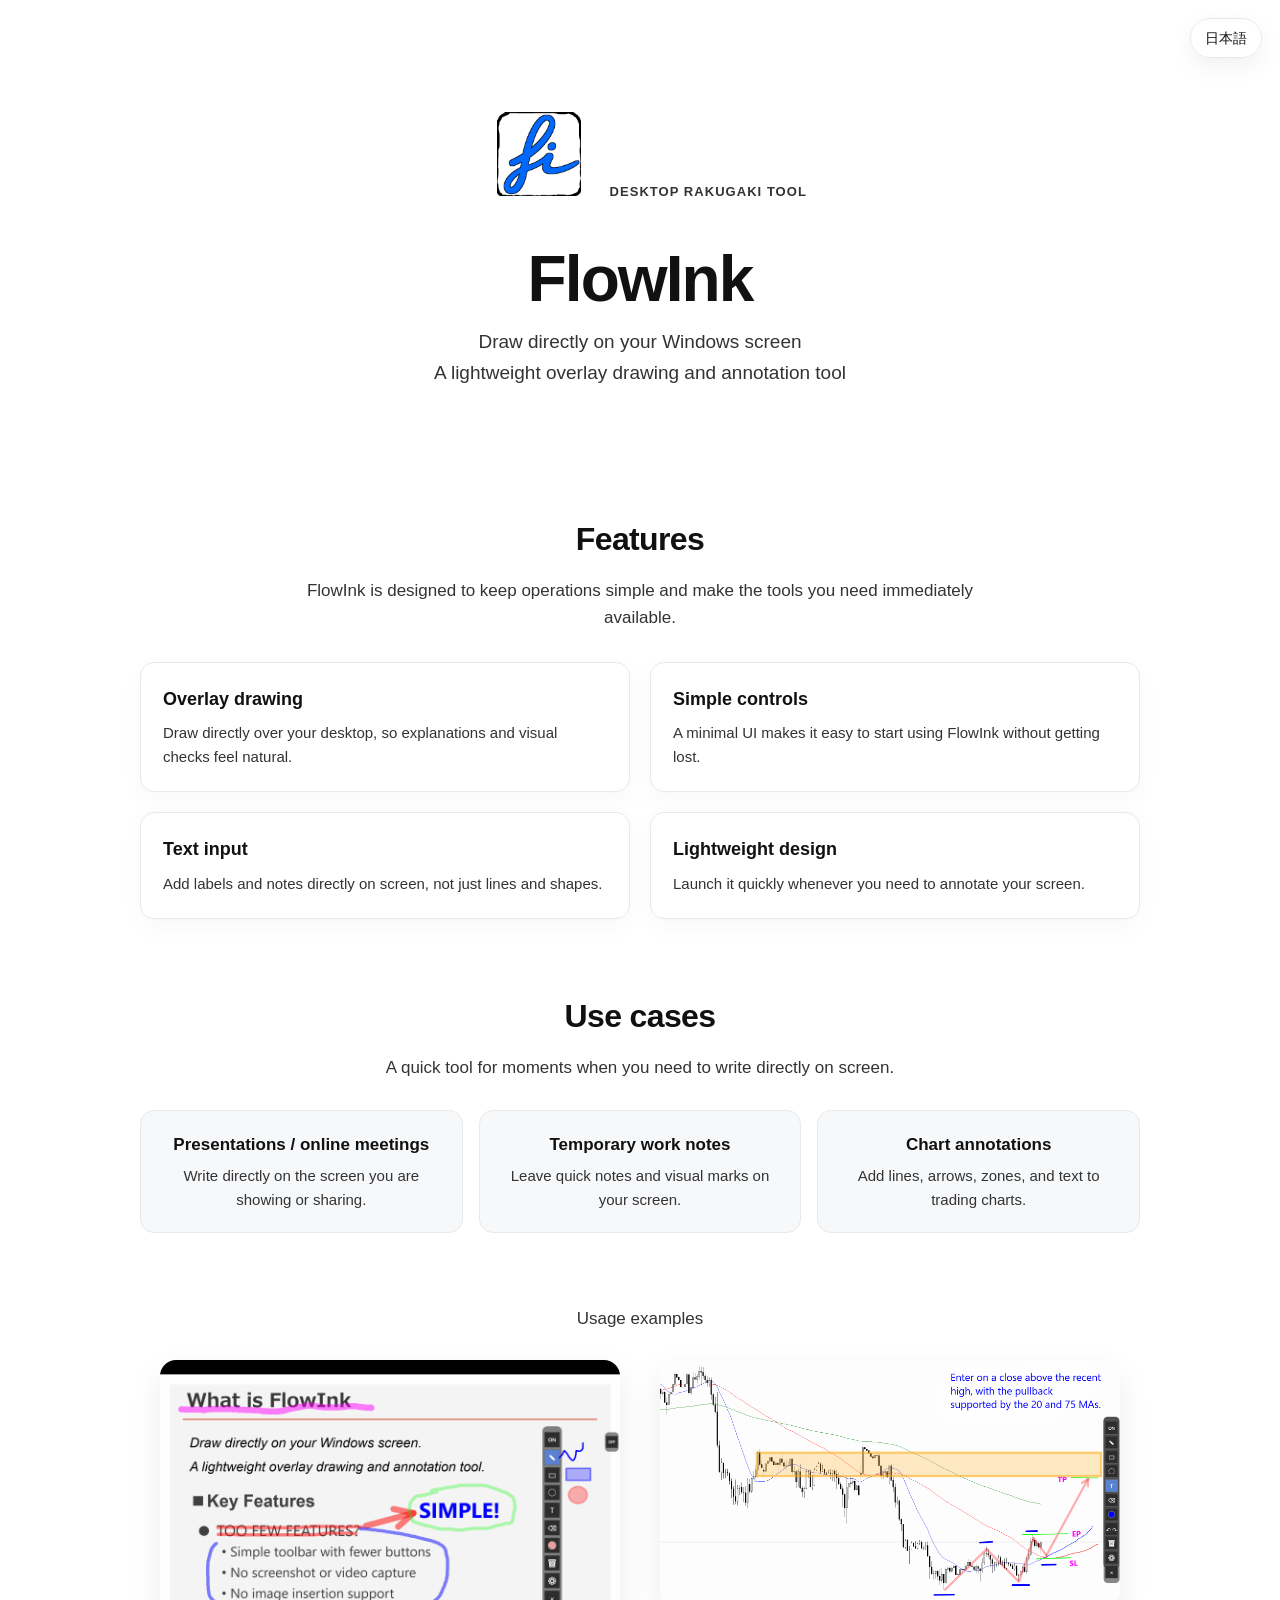
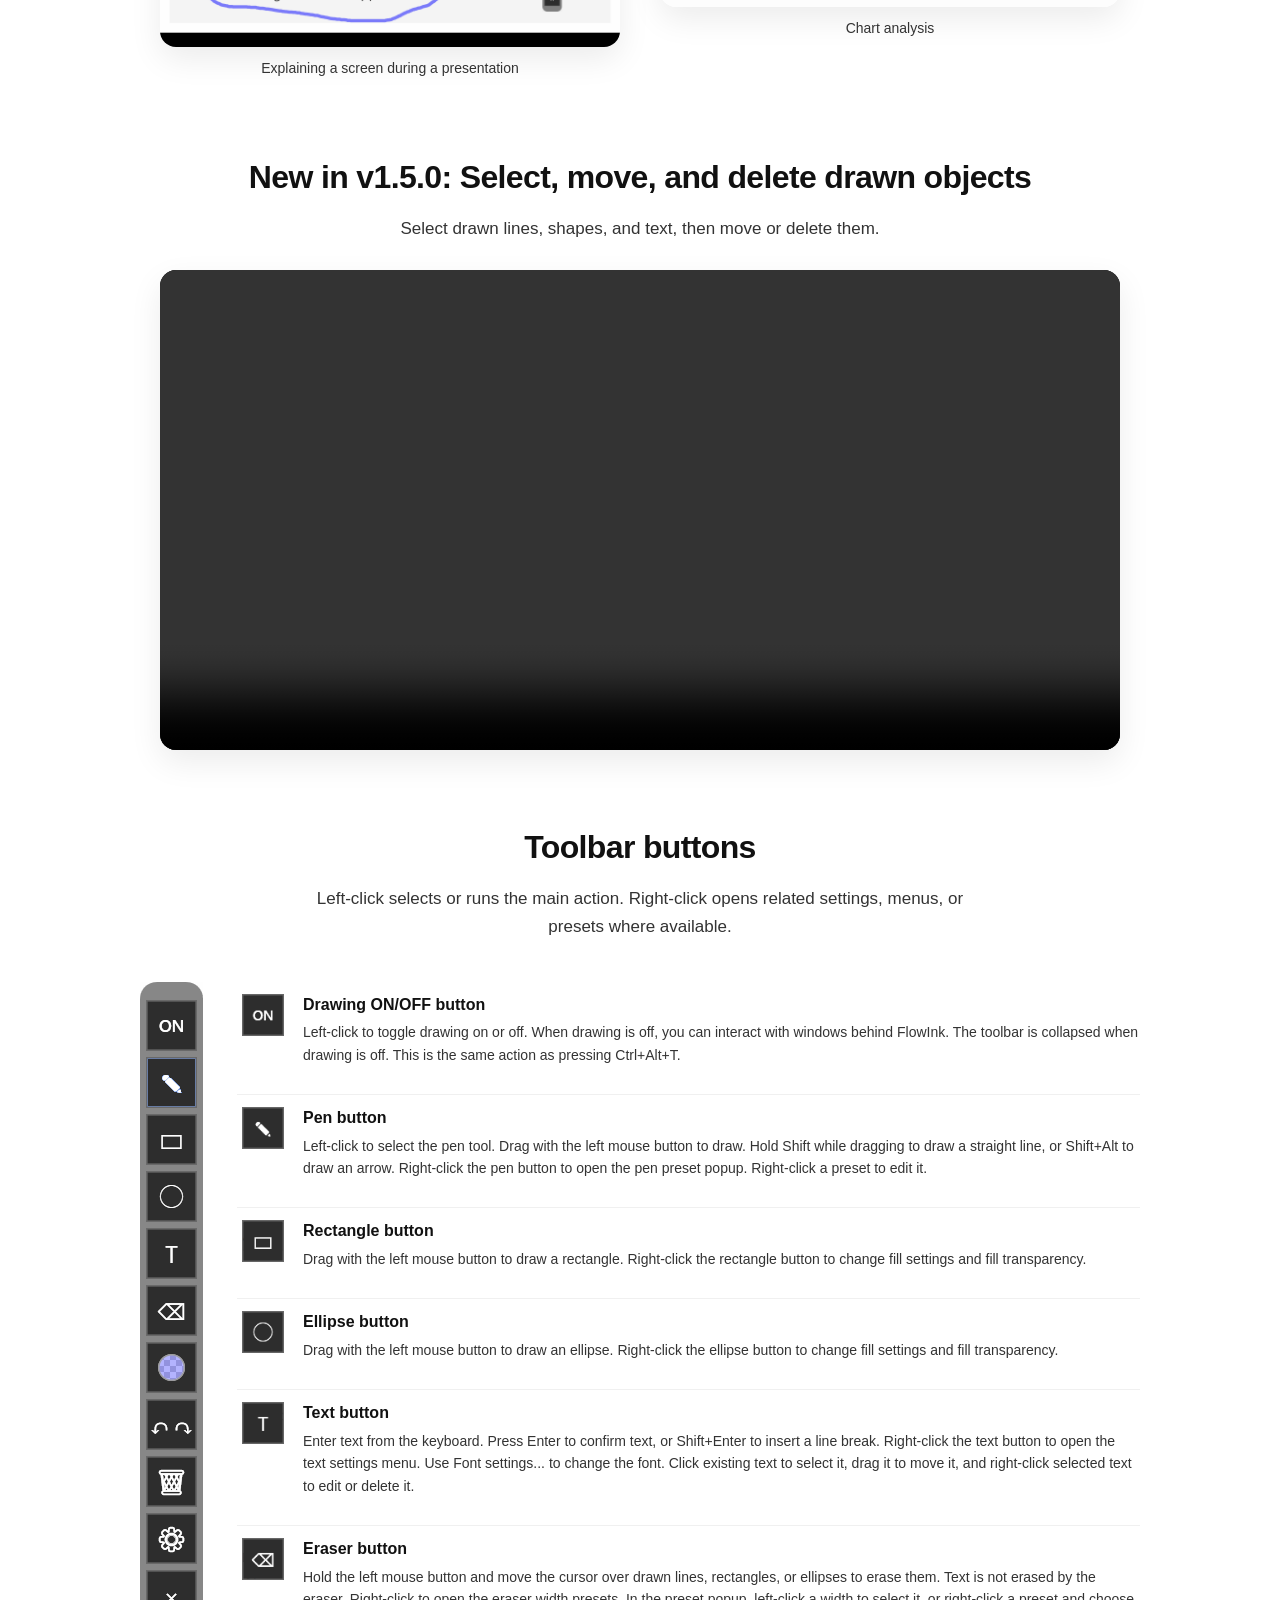
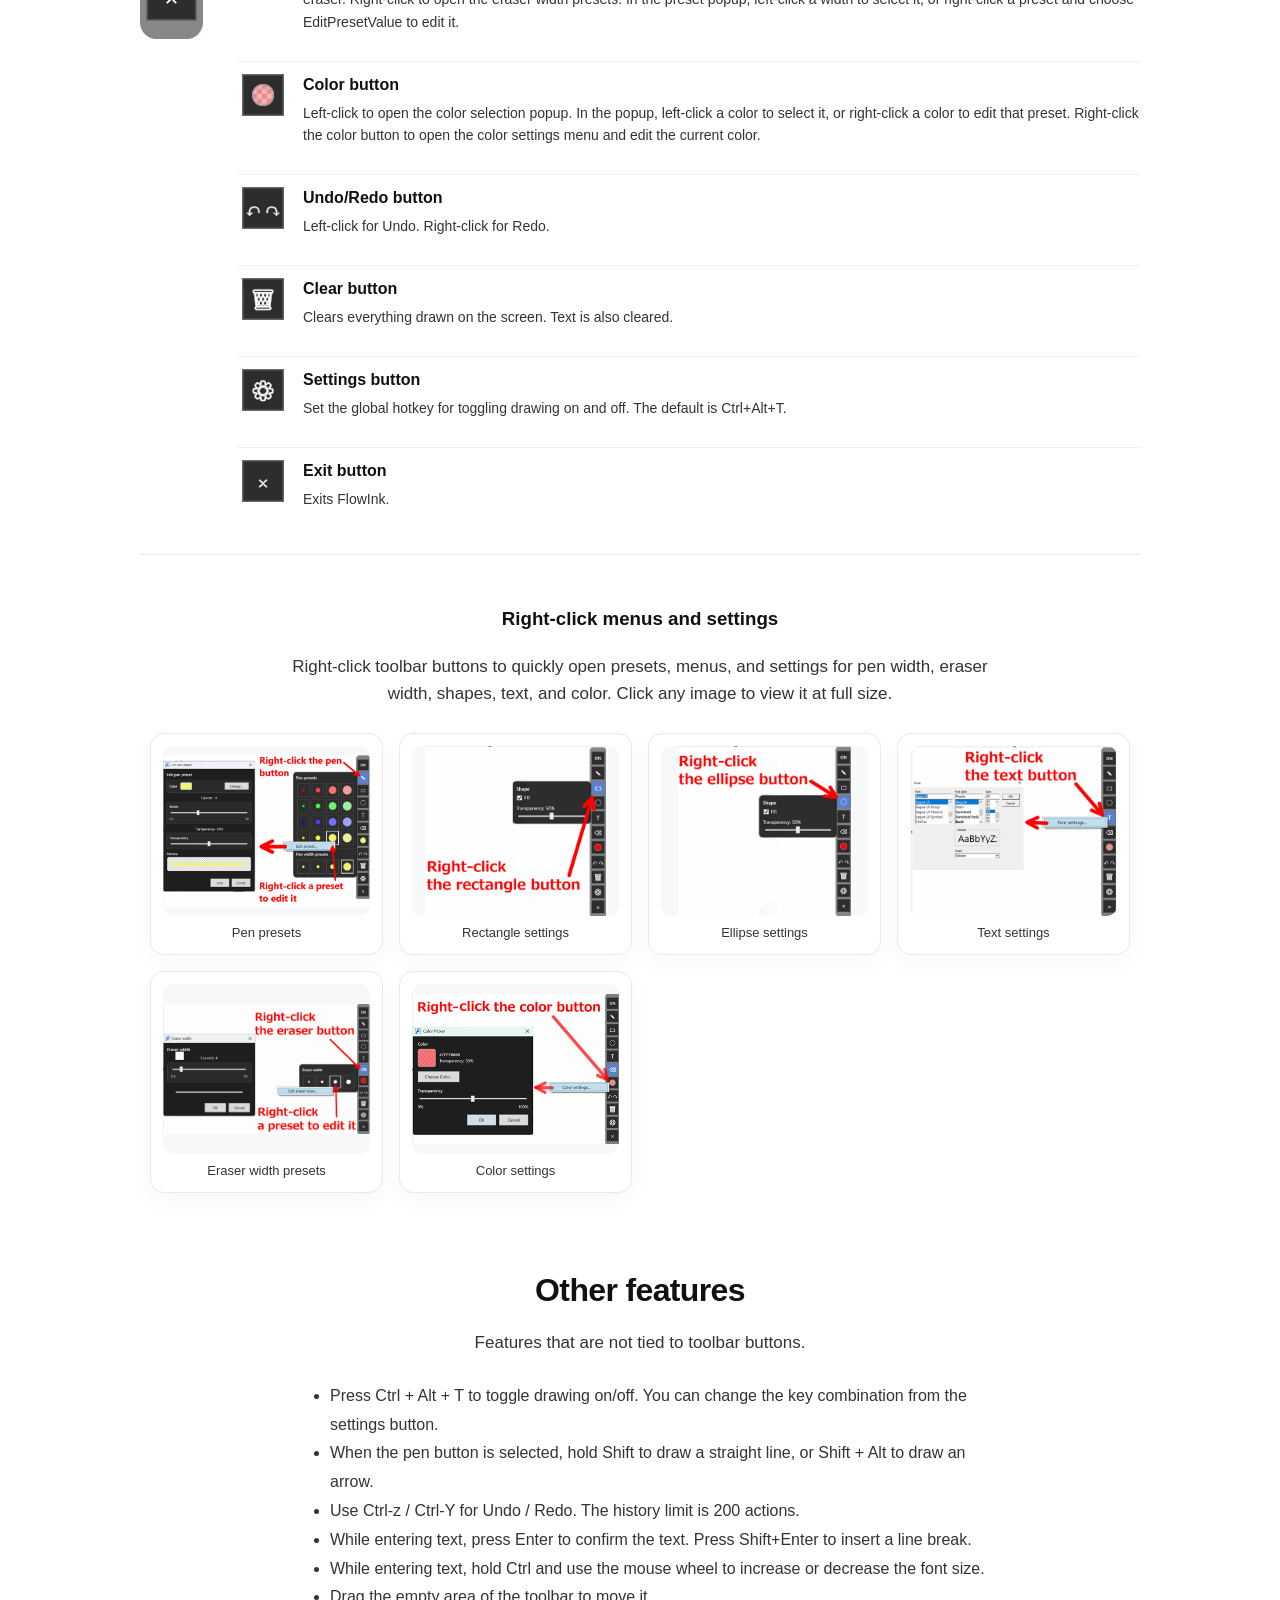
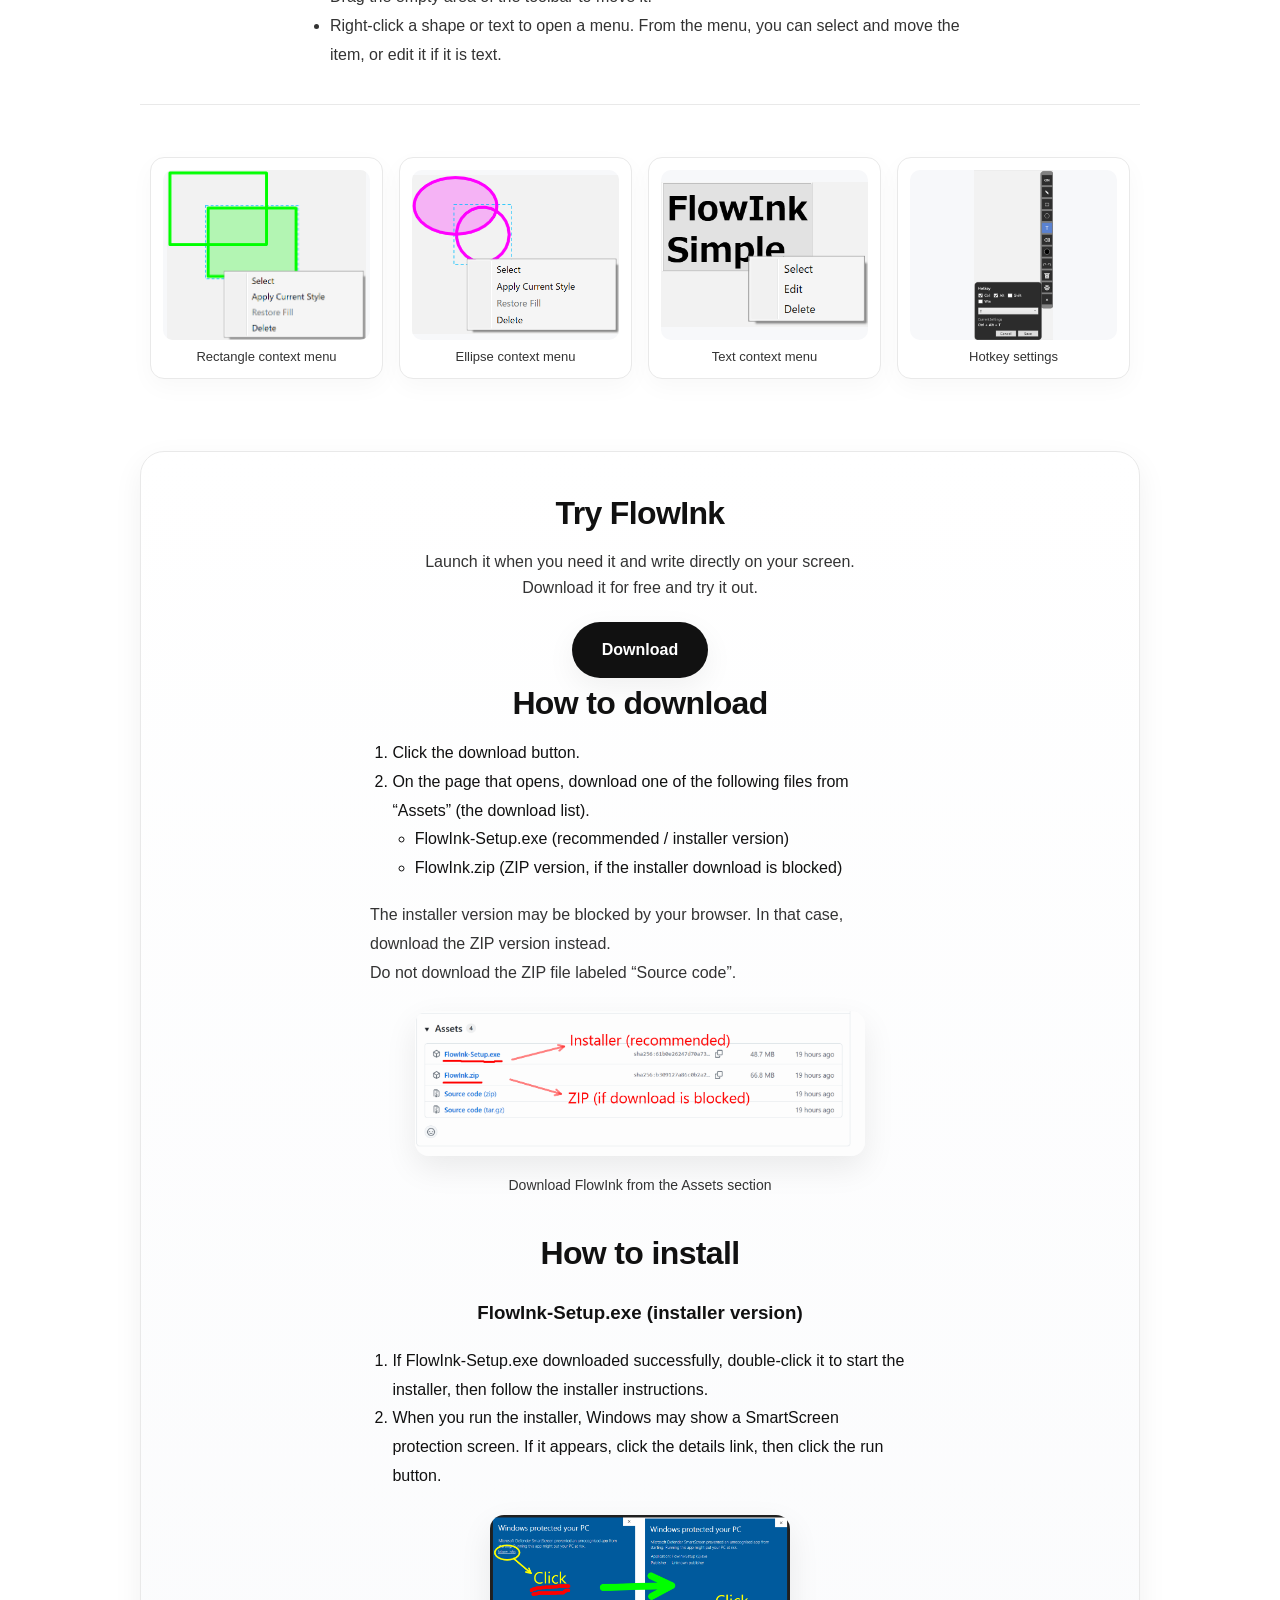
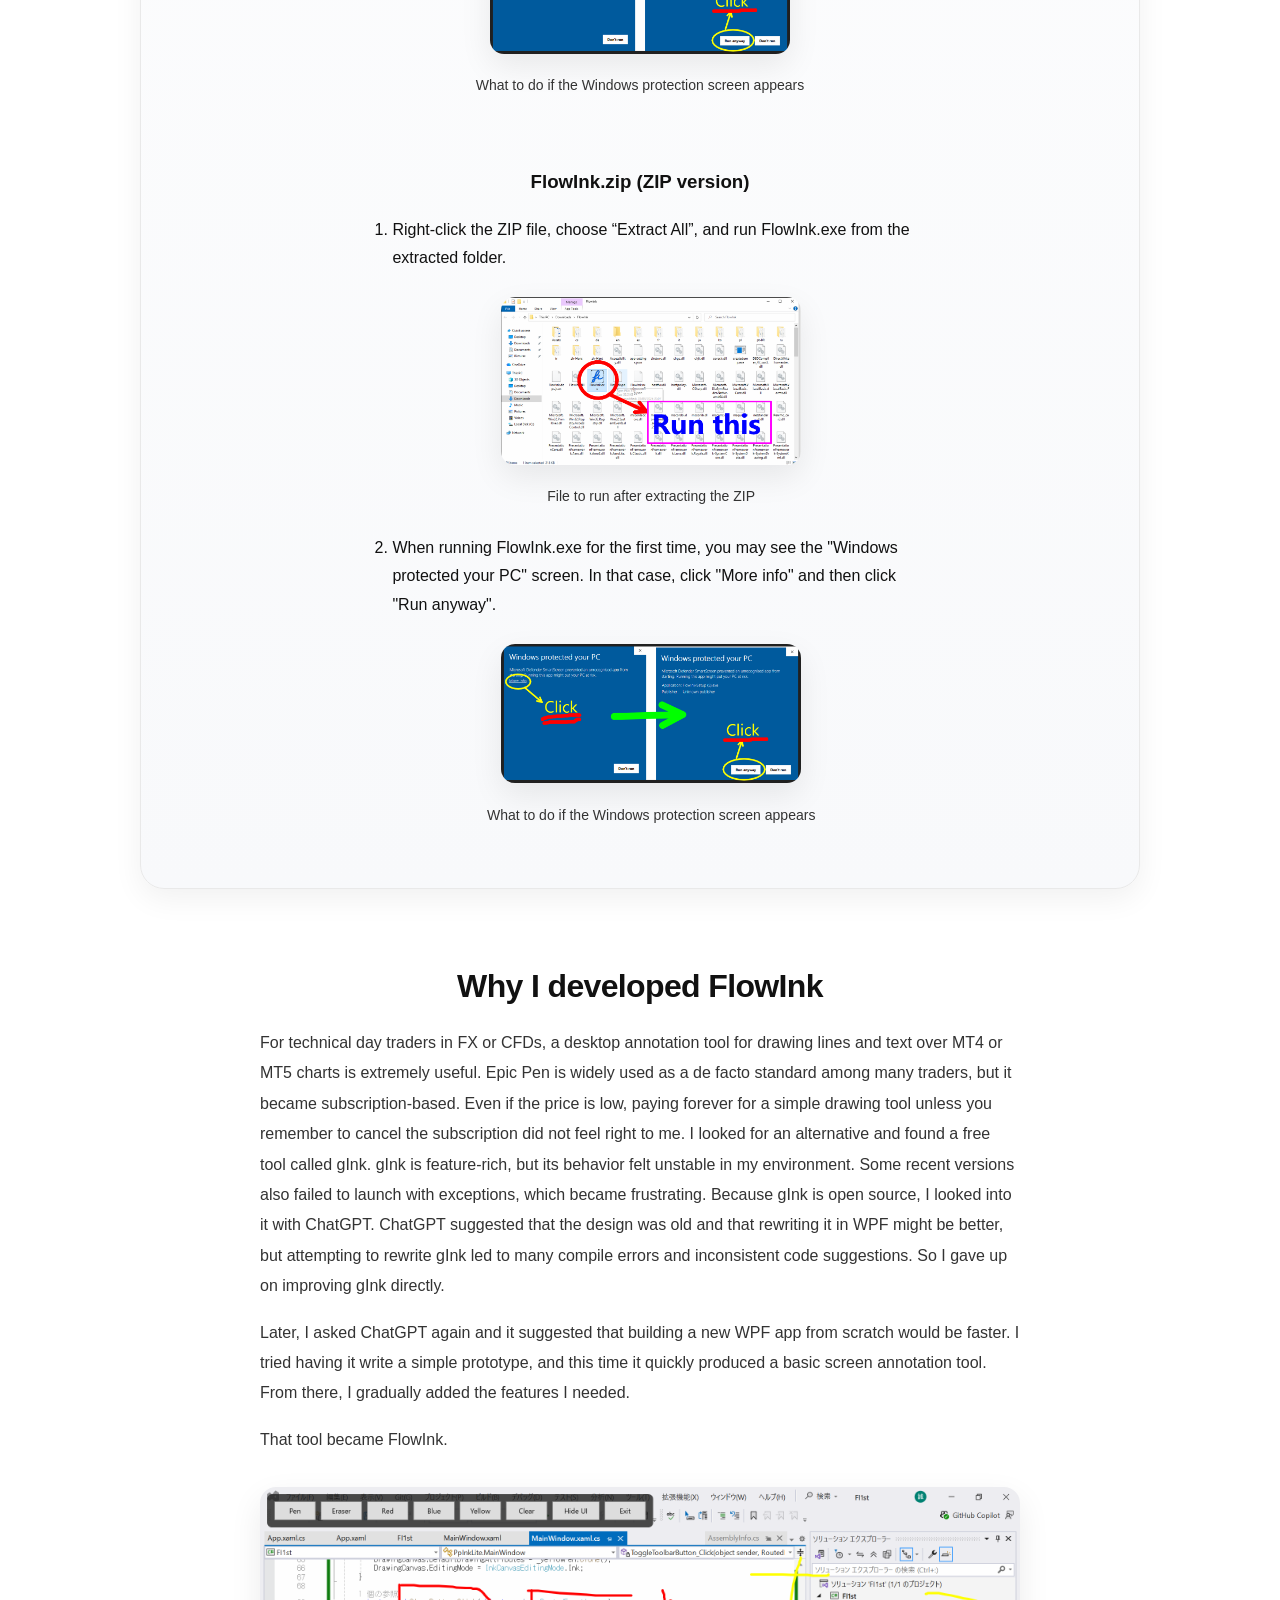
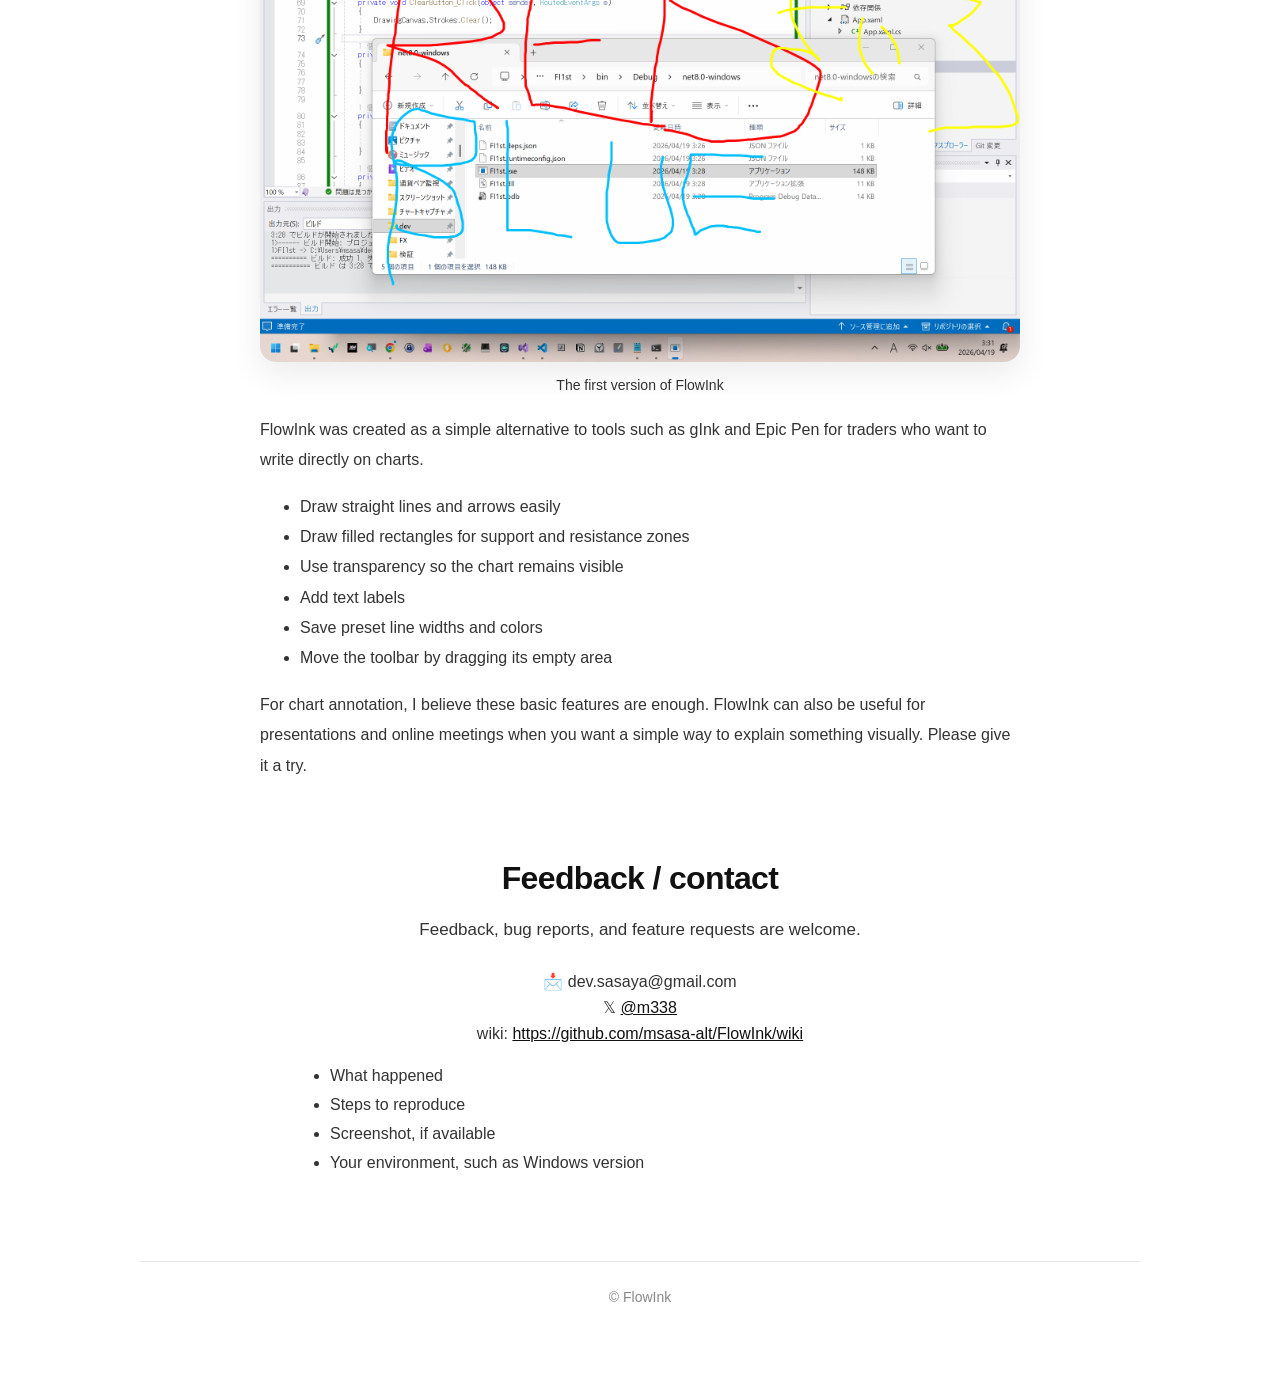
==== commit e56a3c18: "add text" ====
--- a/docs/index.html
+++ b/docs/index.html
@@ -749,7 +749,7 @@
     </section>
 
     <section class="section">
-      <h2>描画オブジェクトの選択・編集</h2>
+      <h2>v1.5.0の新機能：描画オブジェクトの選択・編集</h2>
       <p class="section-lead">
         描画した線や図形、テキストを選択して、移動または削除できます。
       </p>
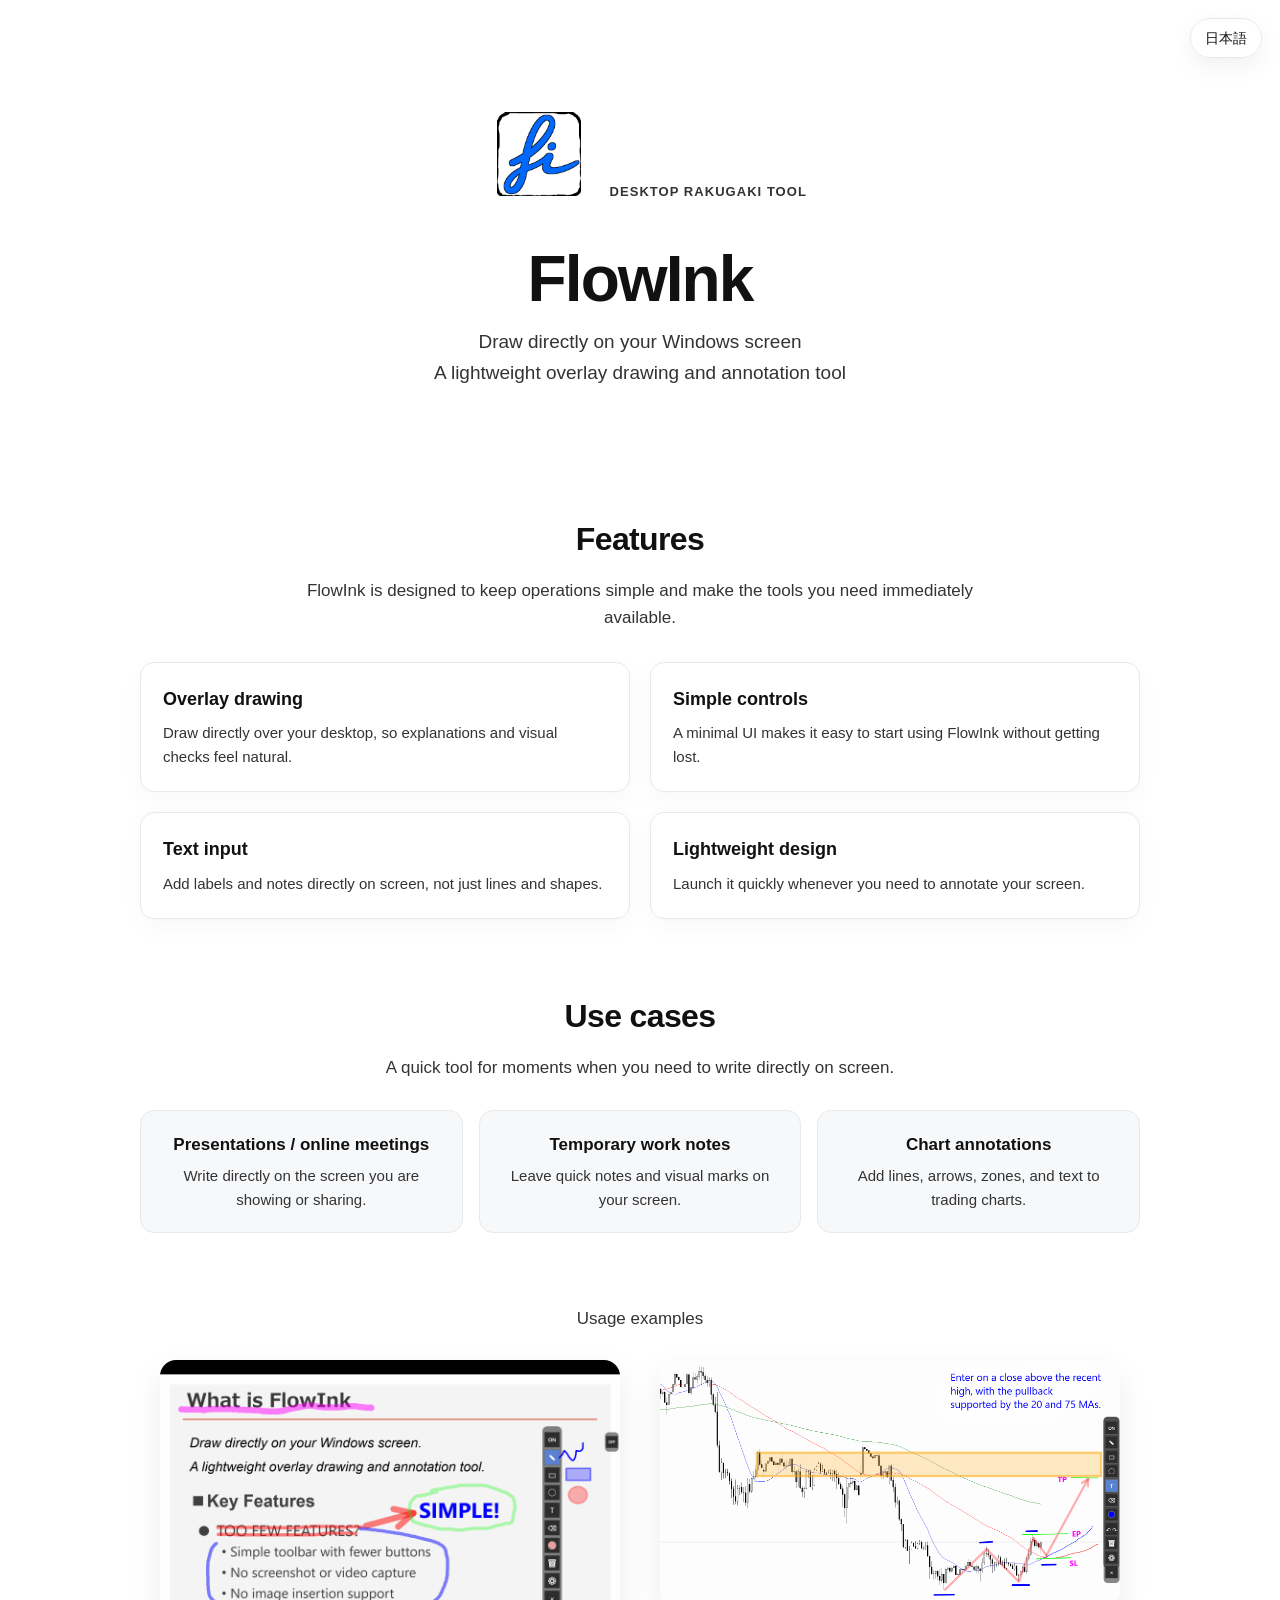
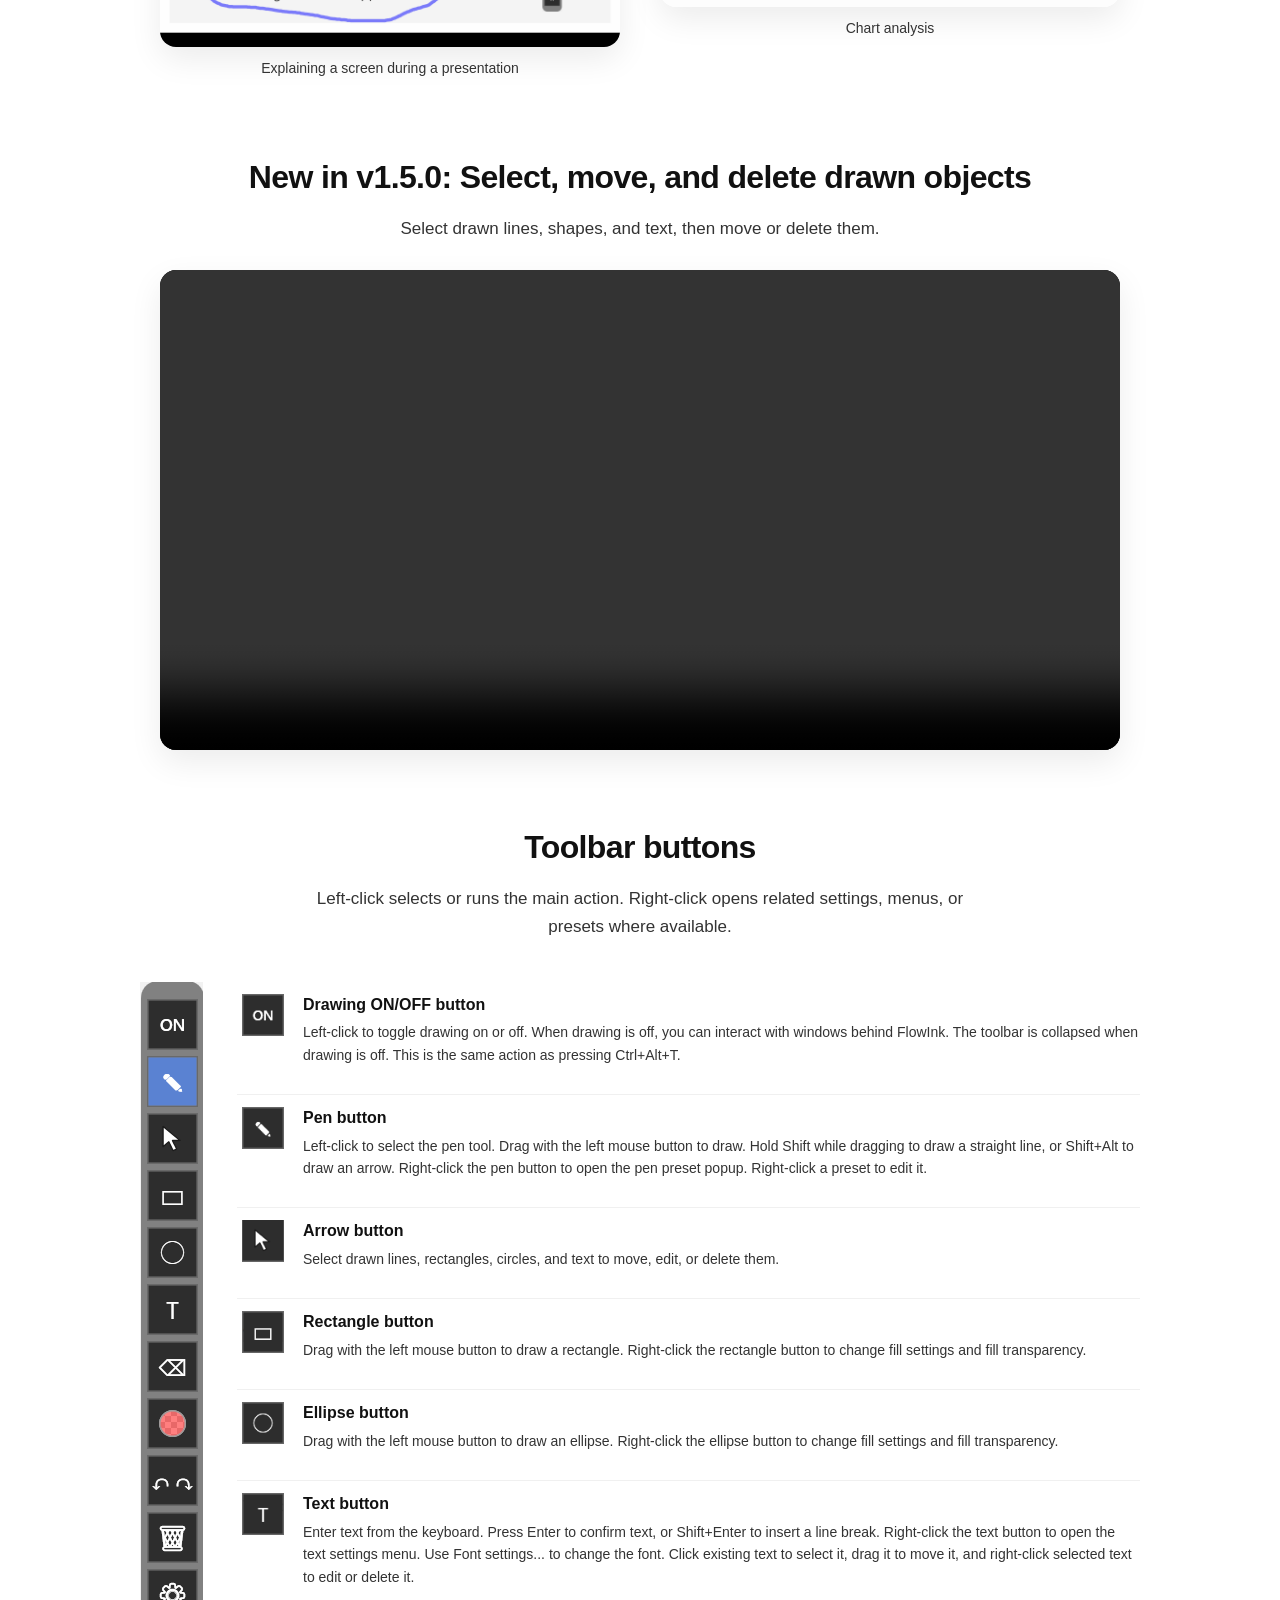
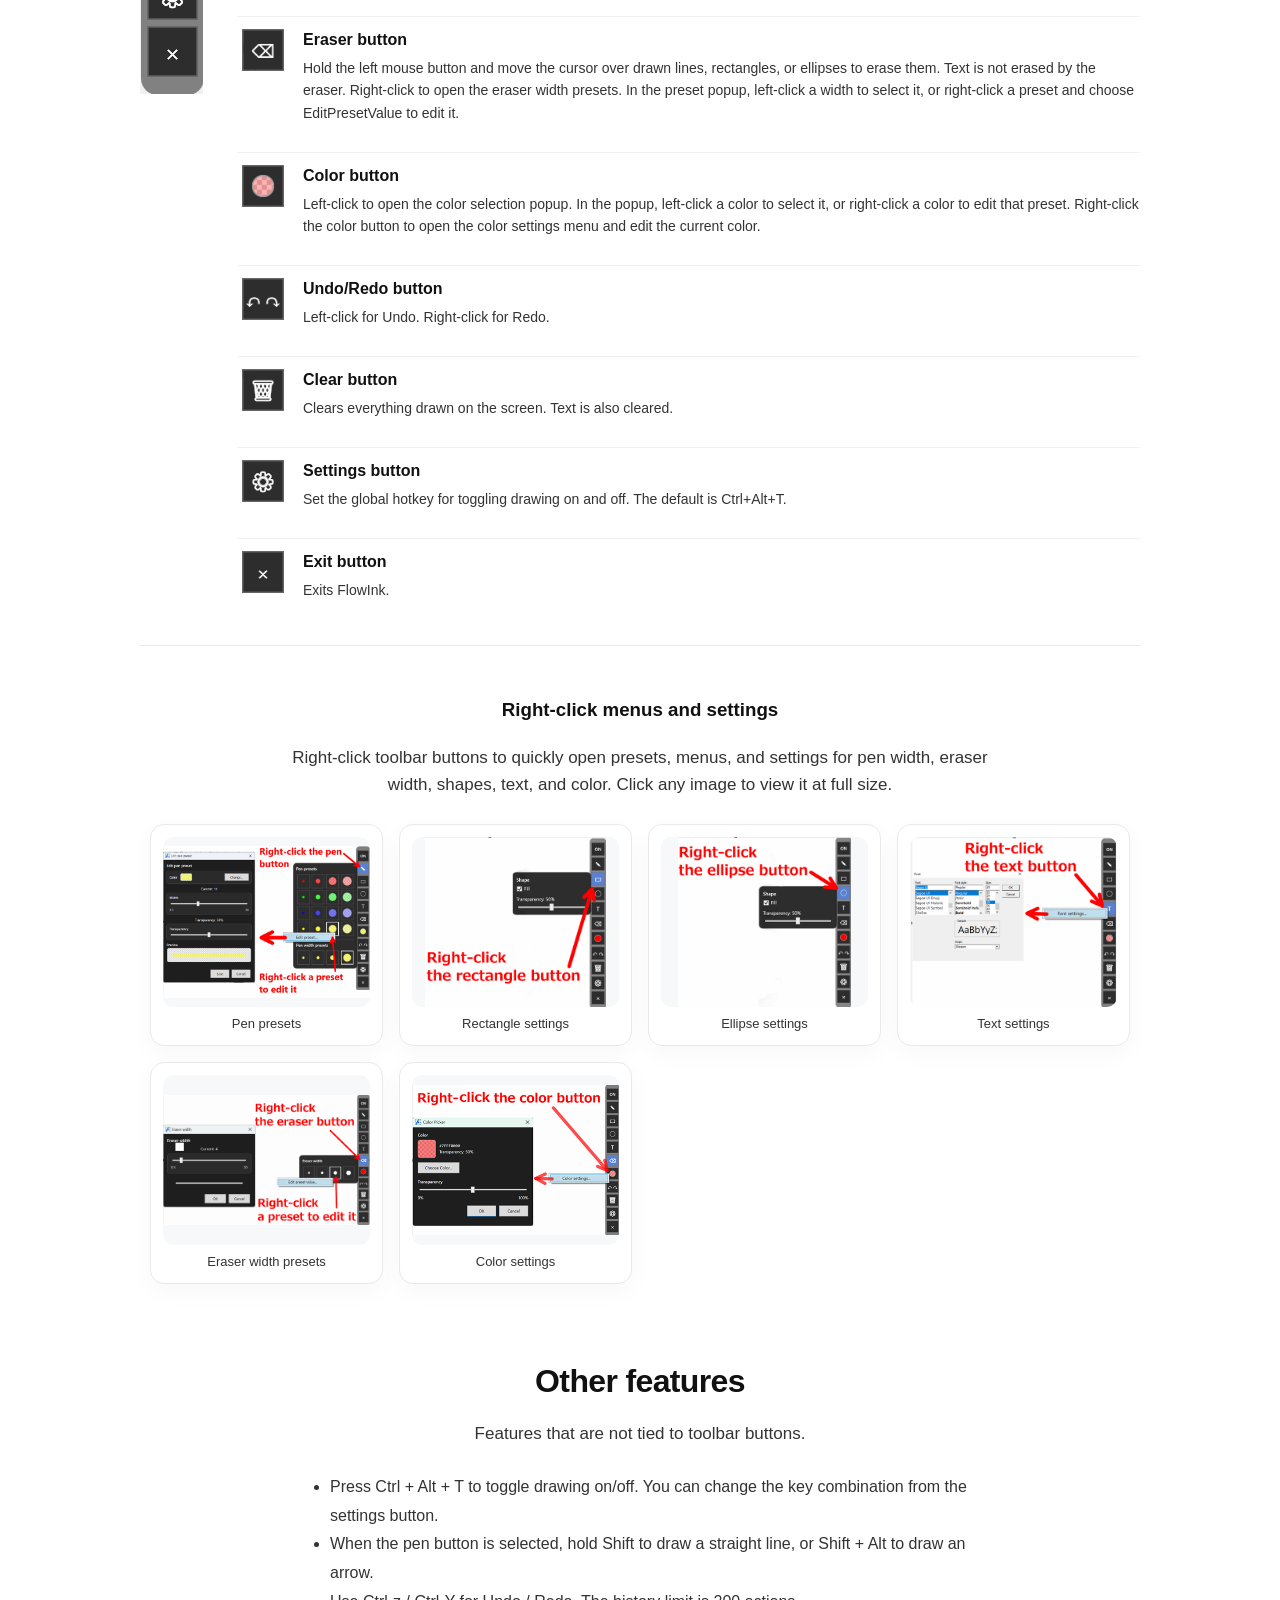
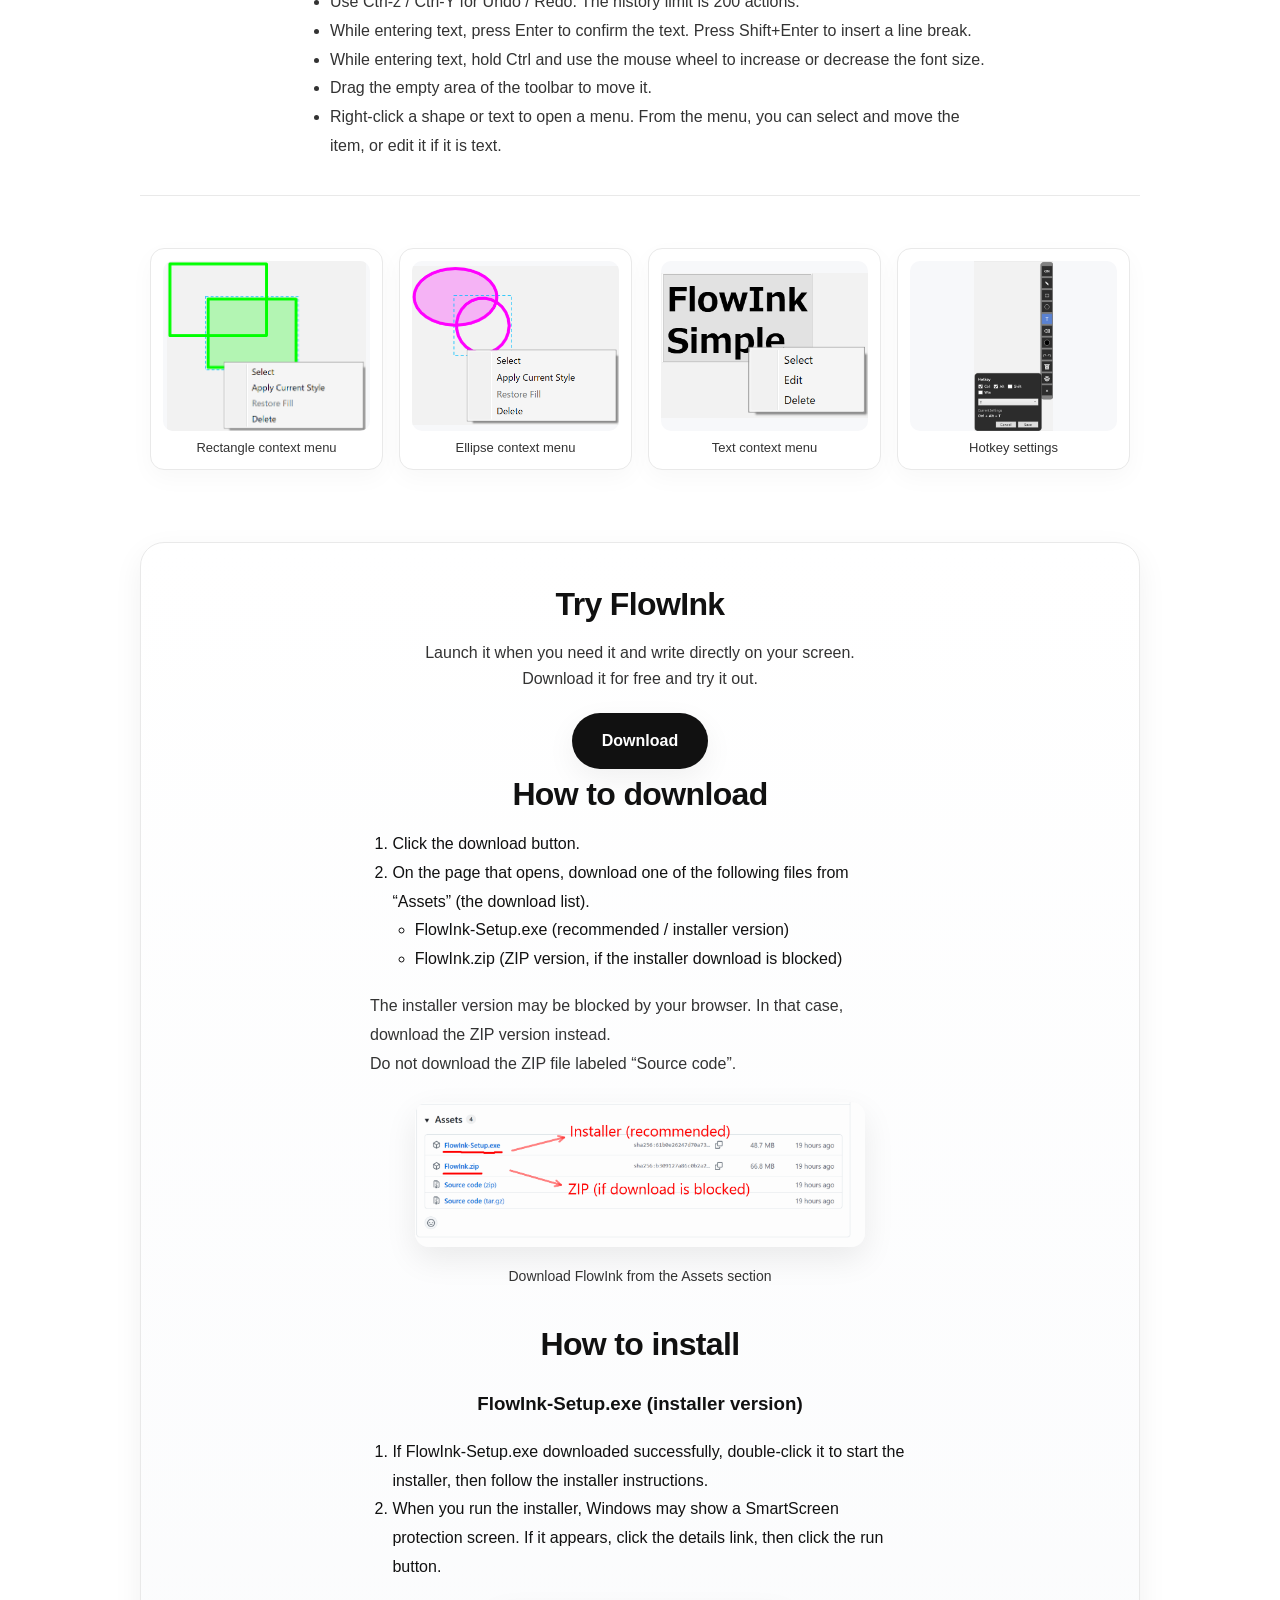
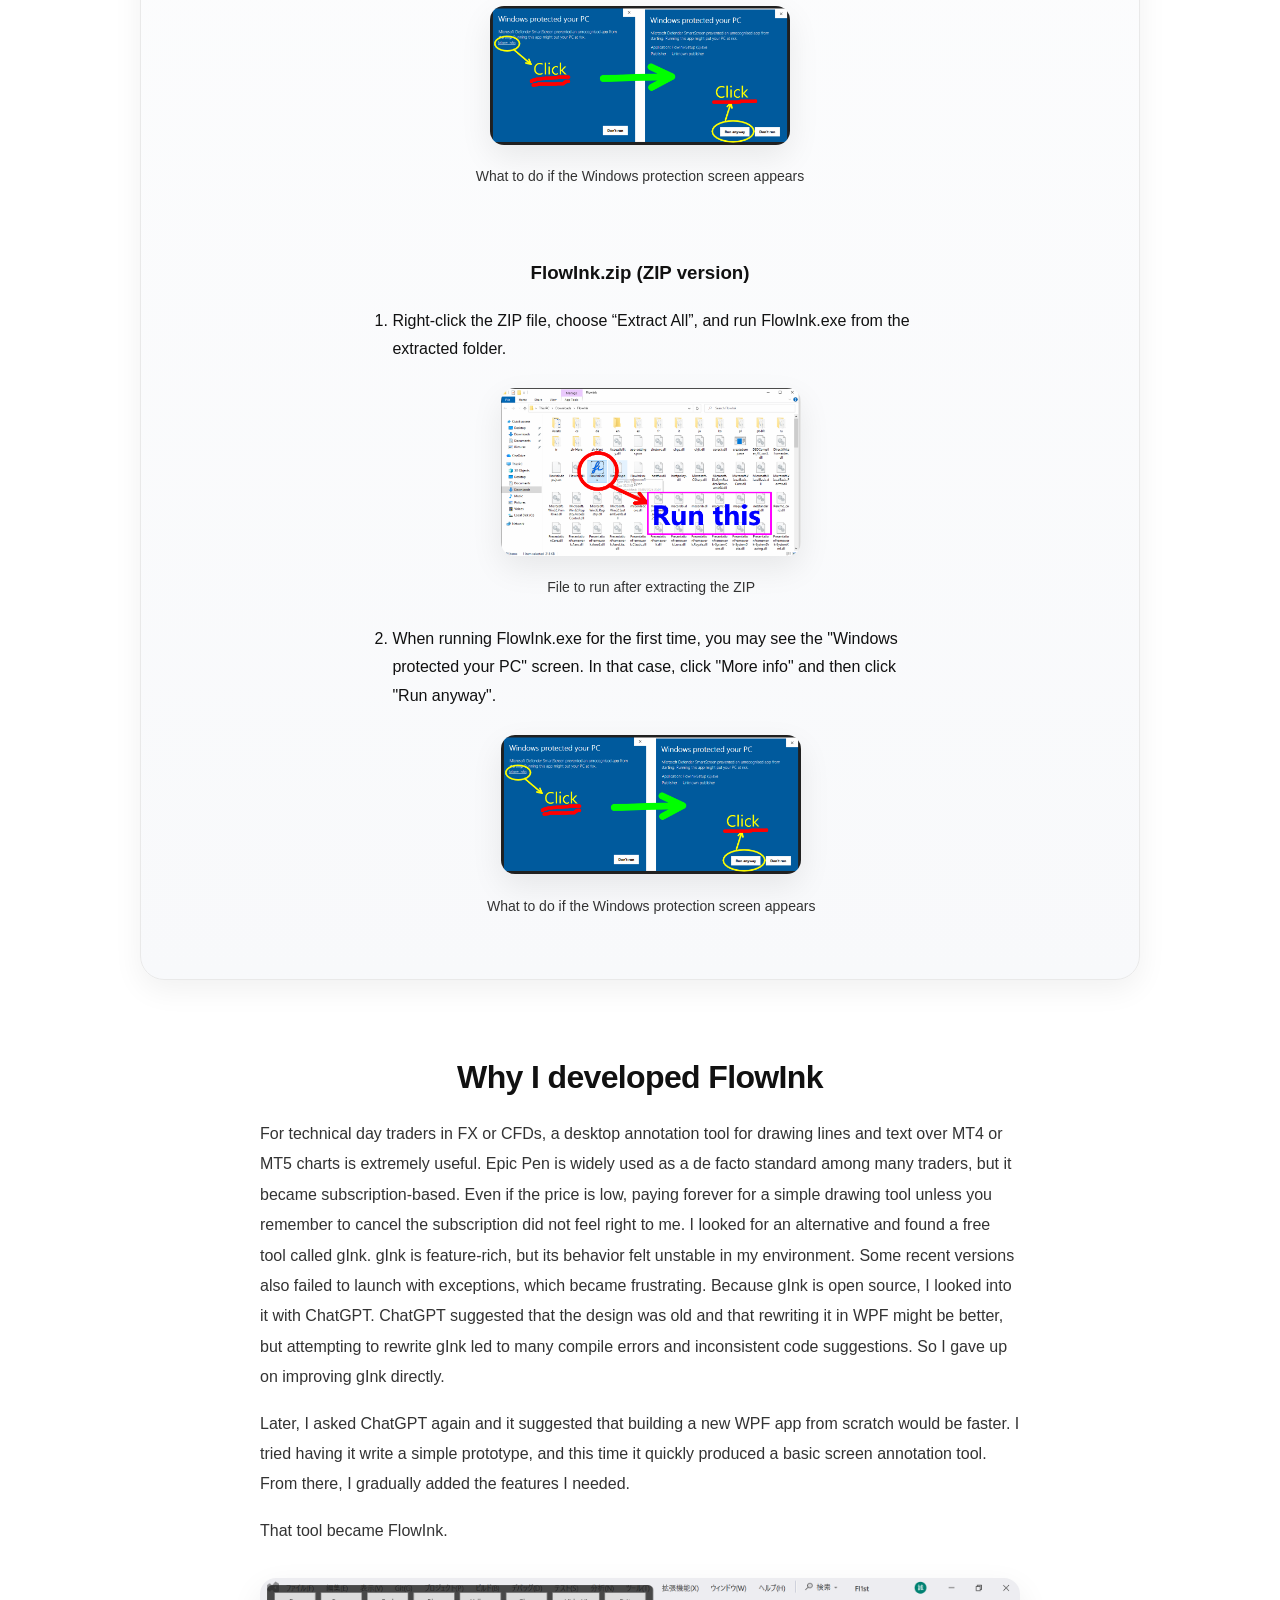
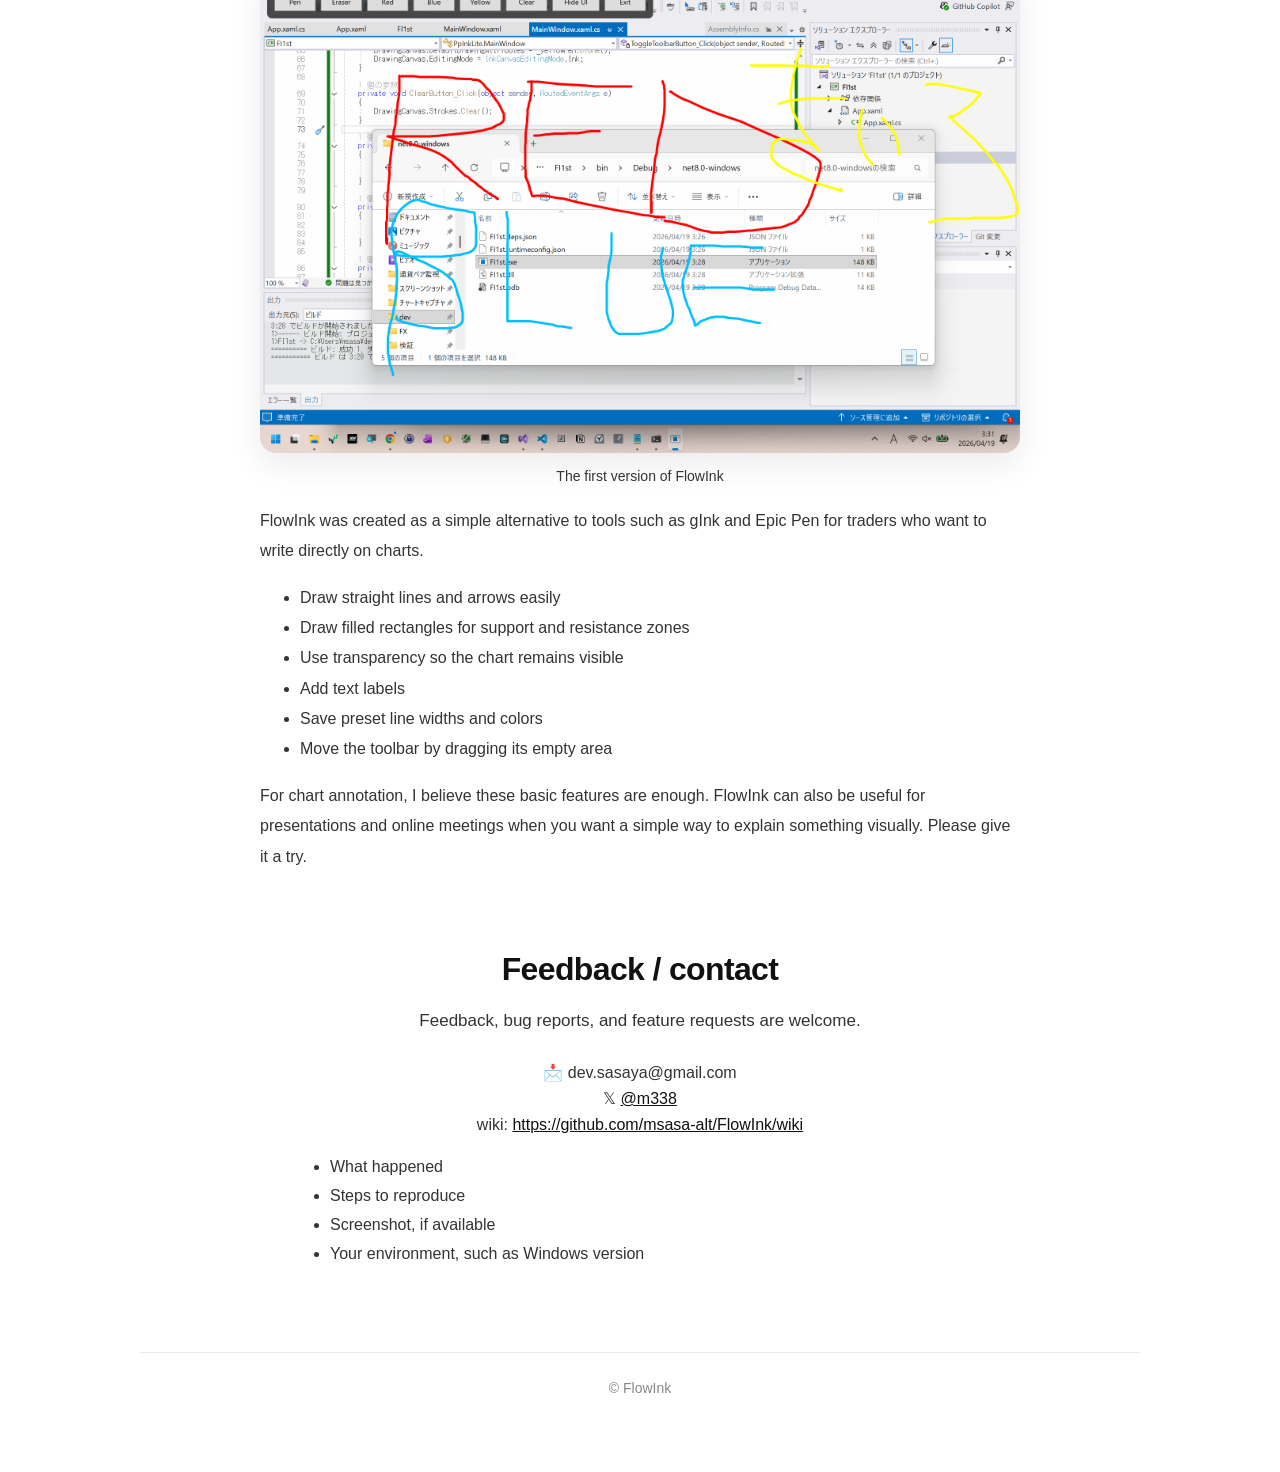
==== commit 894b38db: "Added a description of the Arrow button introduced in v1.5.0-RC1." ====
--- a/docs/index.html
+++ b/docs/index.html
@@ -792,6 +792,16 @@
               <div class="tool-body">
                 <strong>ペンボタン</strong>
                 <p>マウスの左ボタンを押してドラッグすると線を描画できます。Shiftキーを押しながらドラッグすると直線、Shift+Altキーで矢印を描画できます。ペンボタンを右クリックするとプリセットポップアップが開きます。また、プリセットを右クリックするとプリセット値を変更できます。</p>
+              </div>
+            </div>
+
+            <div class="tool-item">
+              <div class="tool-icon">
+                <img src="images/12arrow_btn.png" alt="ペンボタン" />
+              </div>
+              <div class="tool-body">
+                <strong>矢印ボタン</strong>
+                <p>描いた線、四角、丸、テキストを選択して、移動・編集・削除ができます。</p>
               </div>
             </div>
 
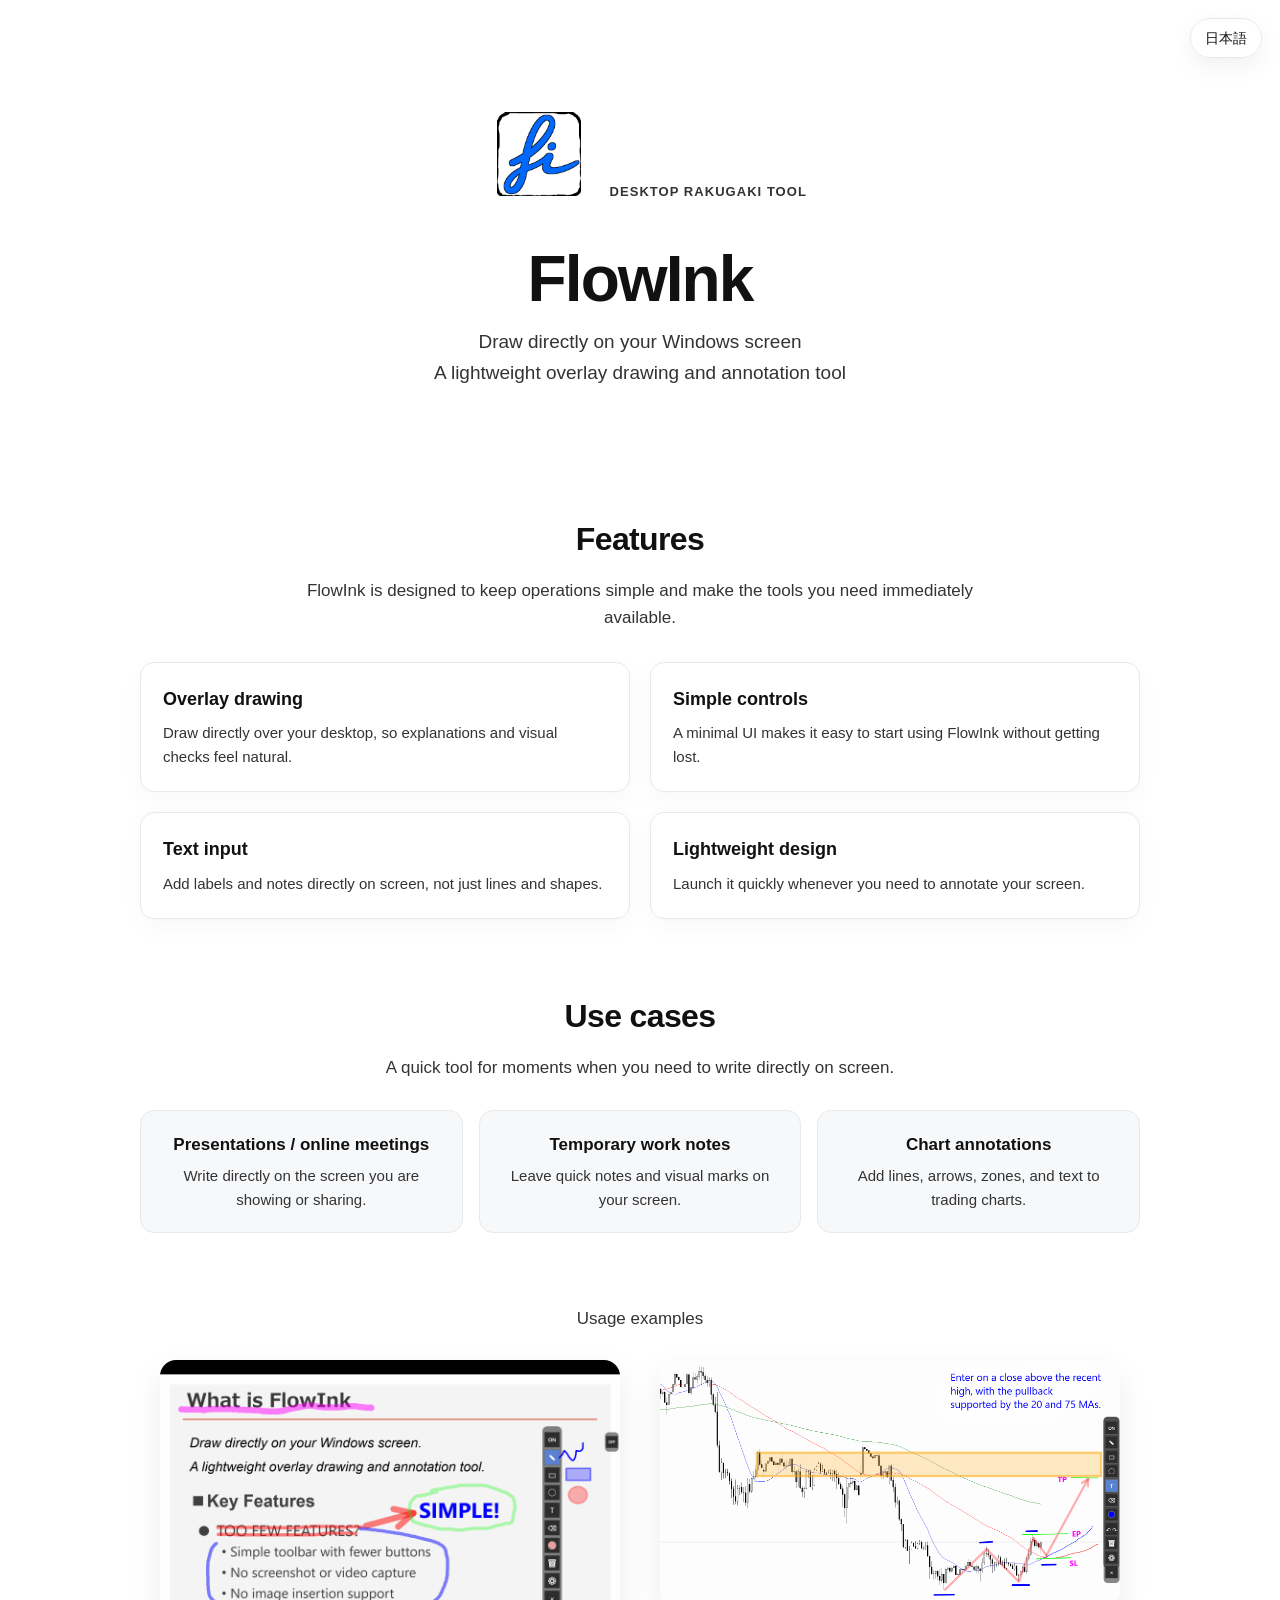
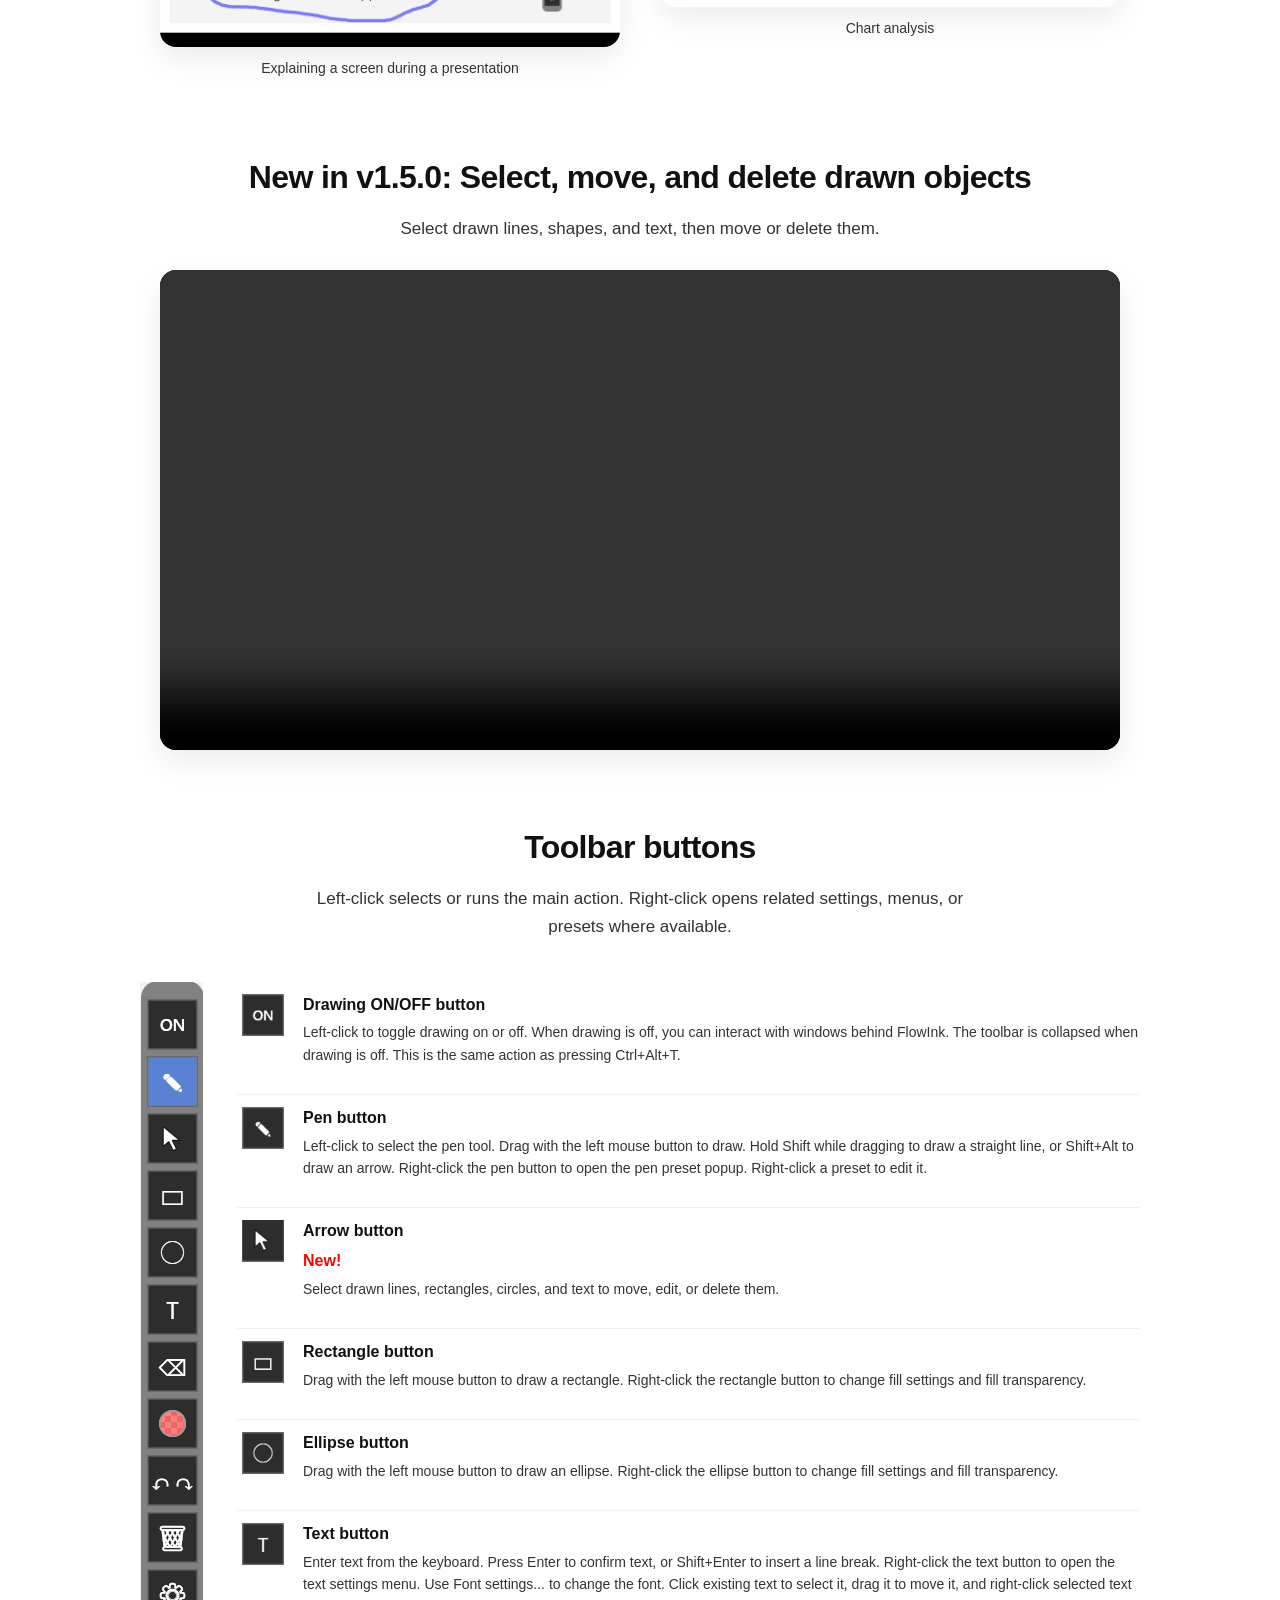
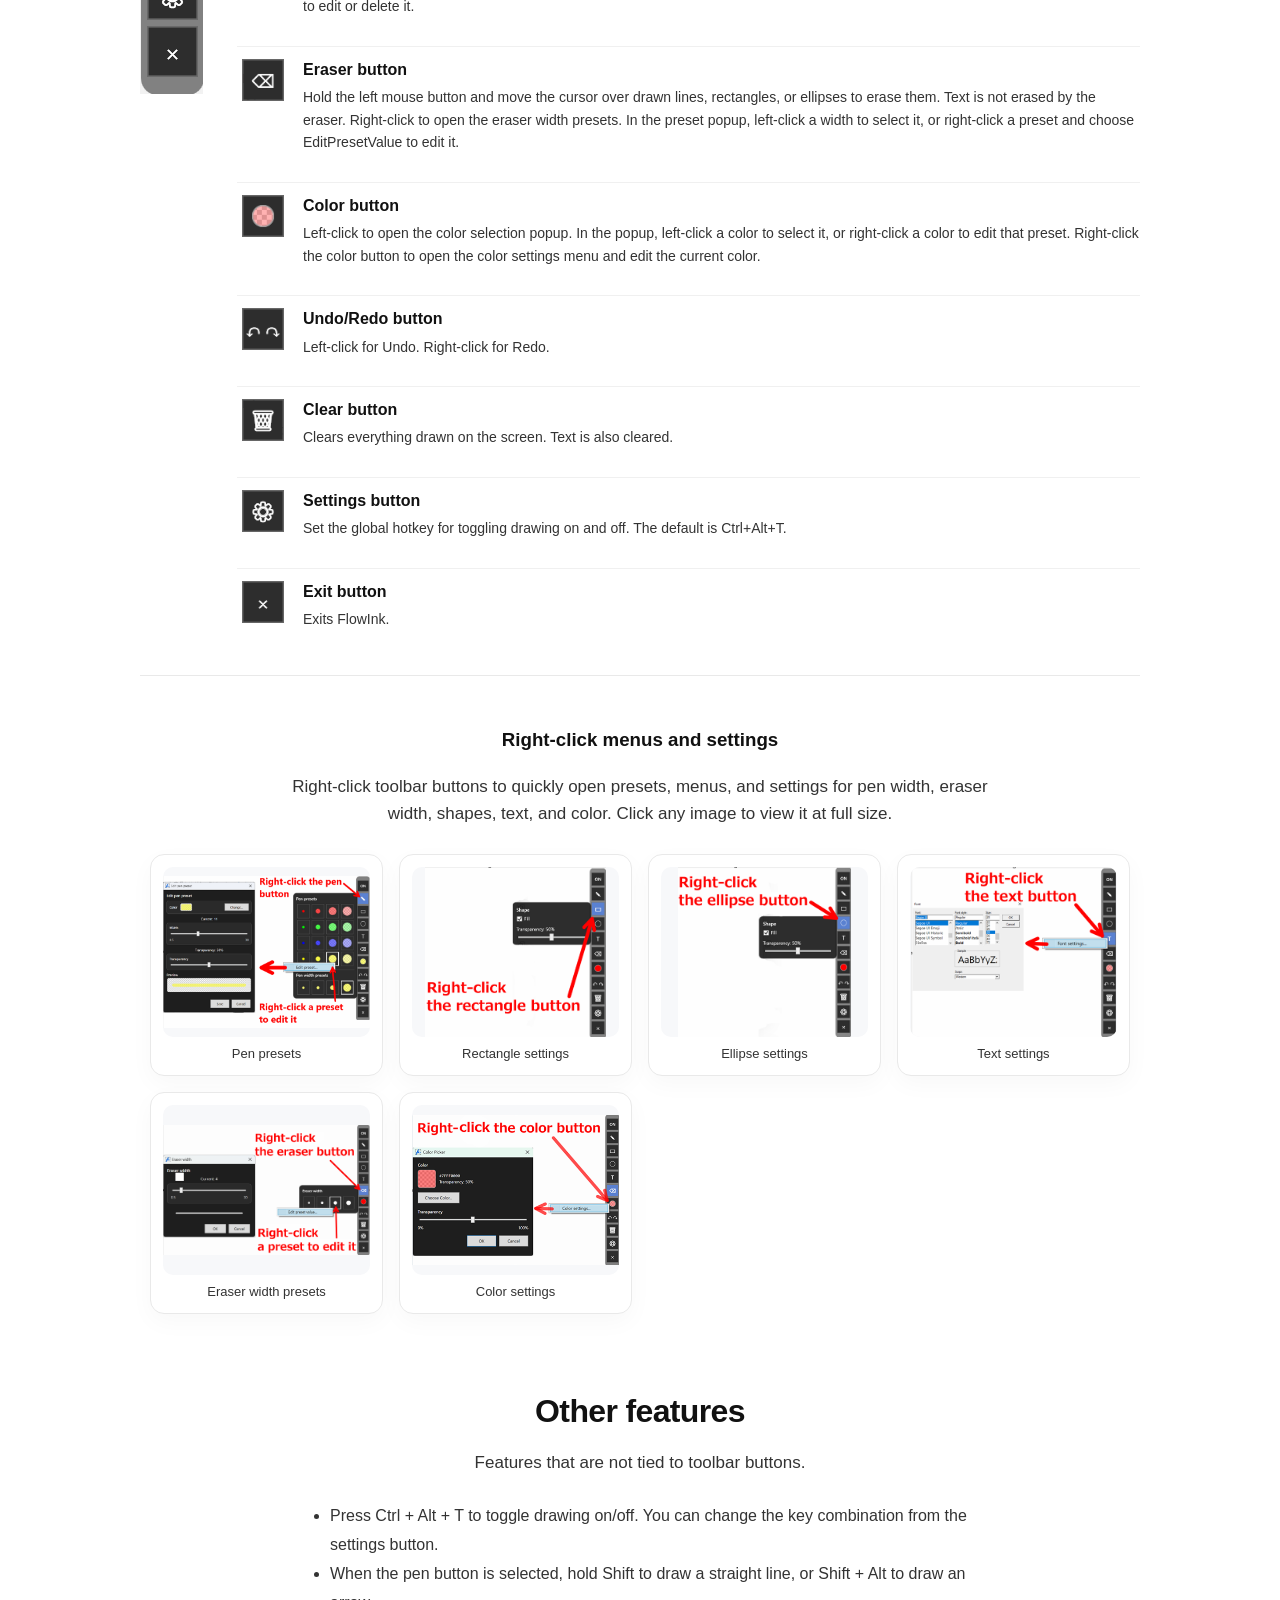
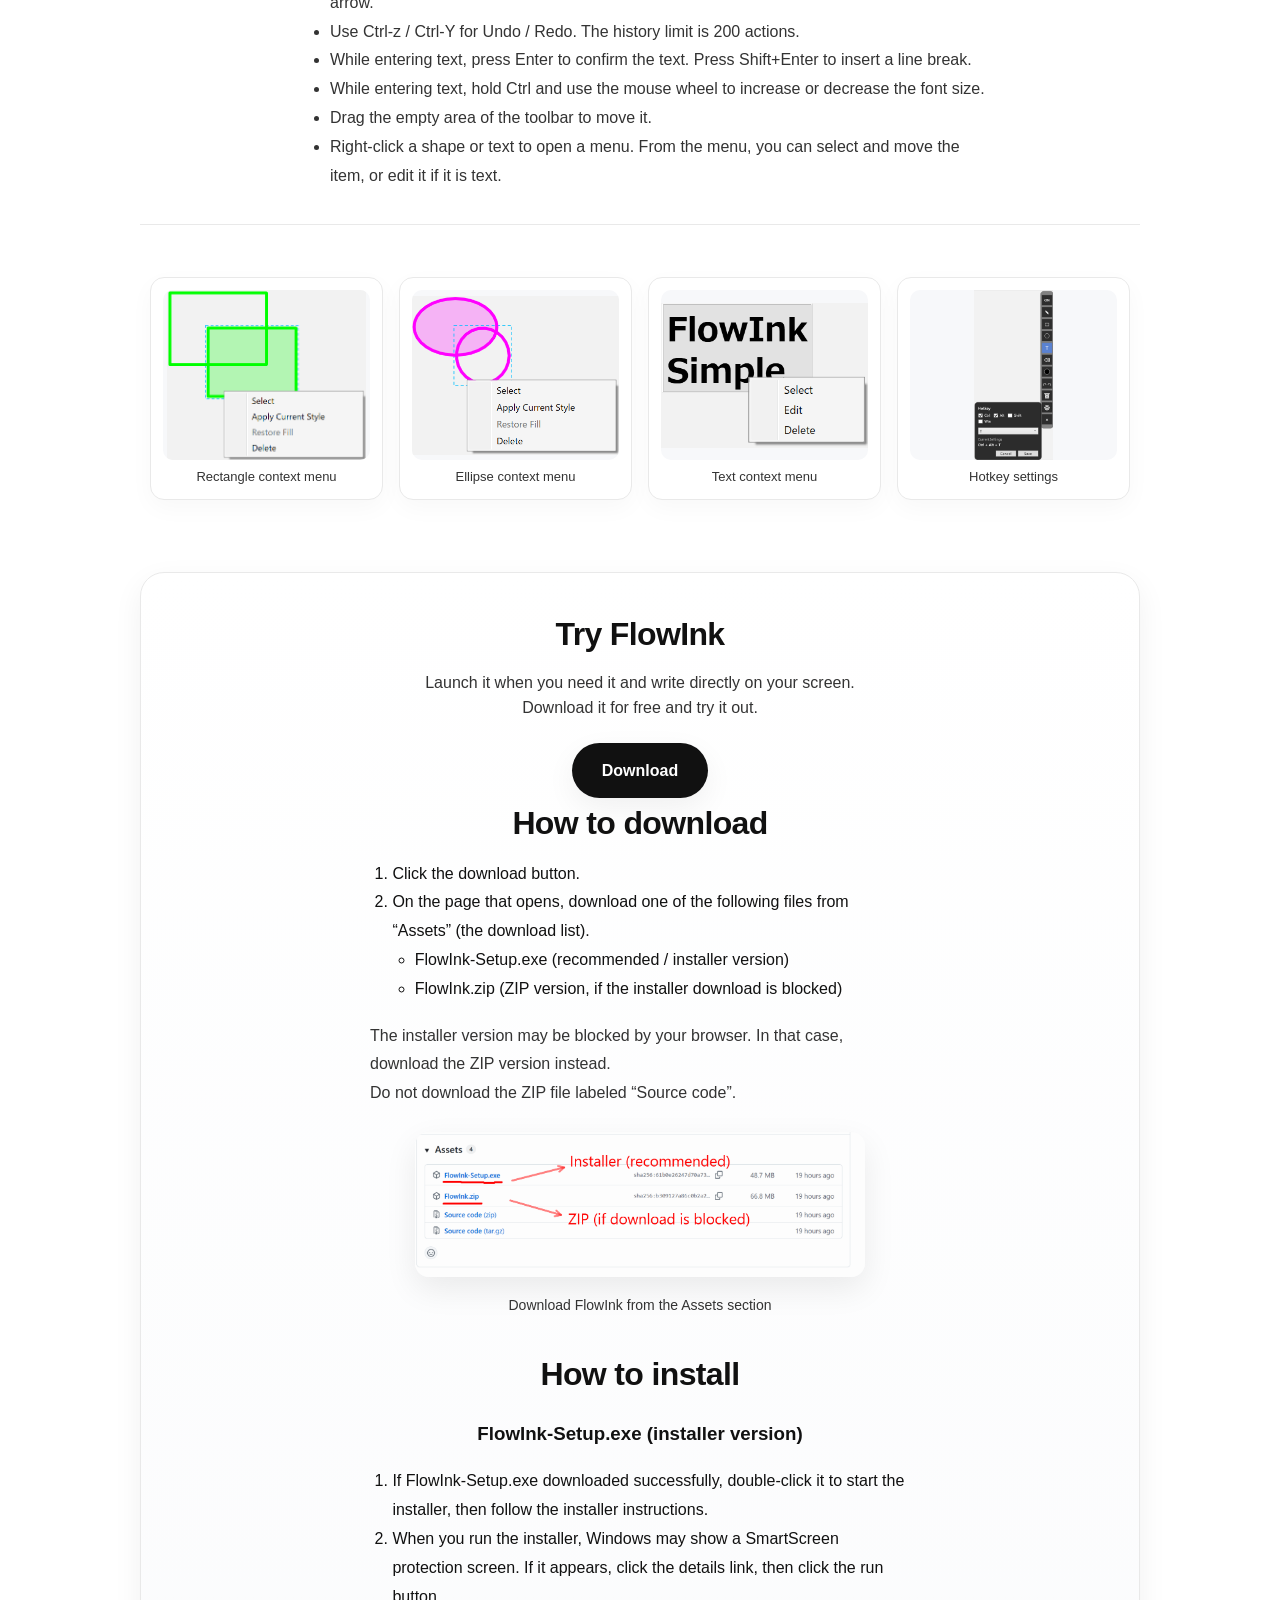
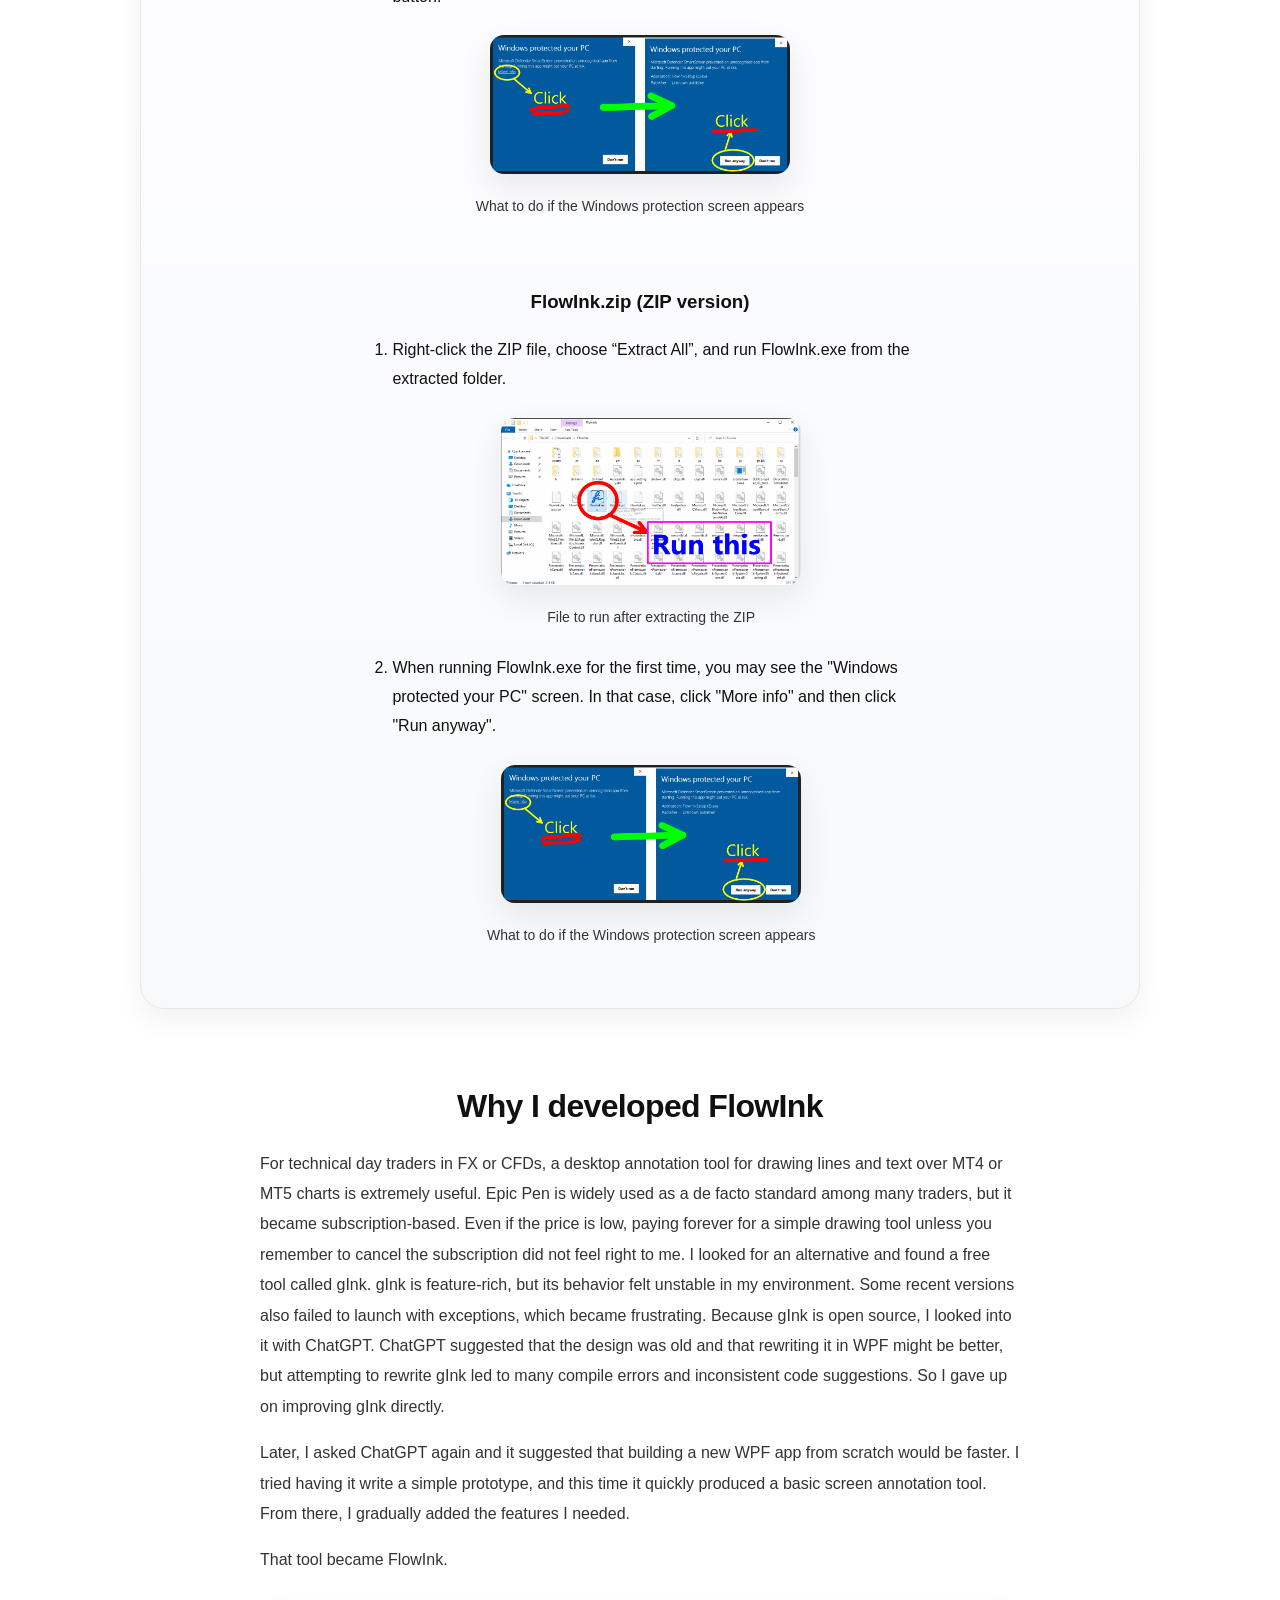
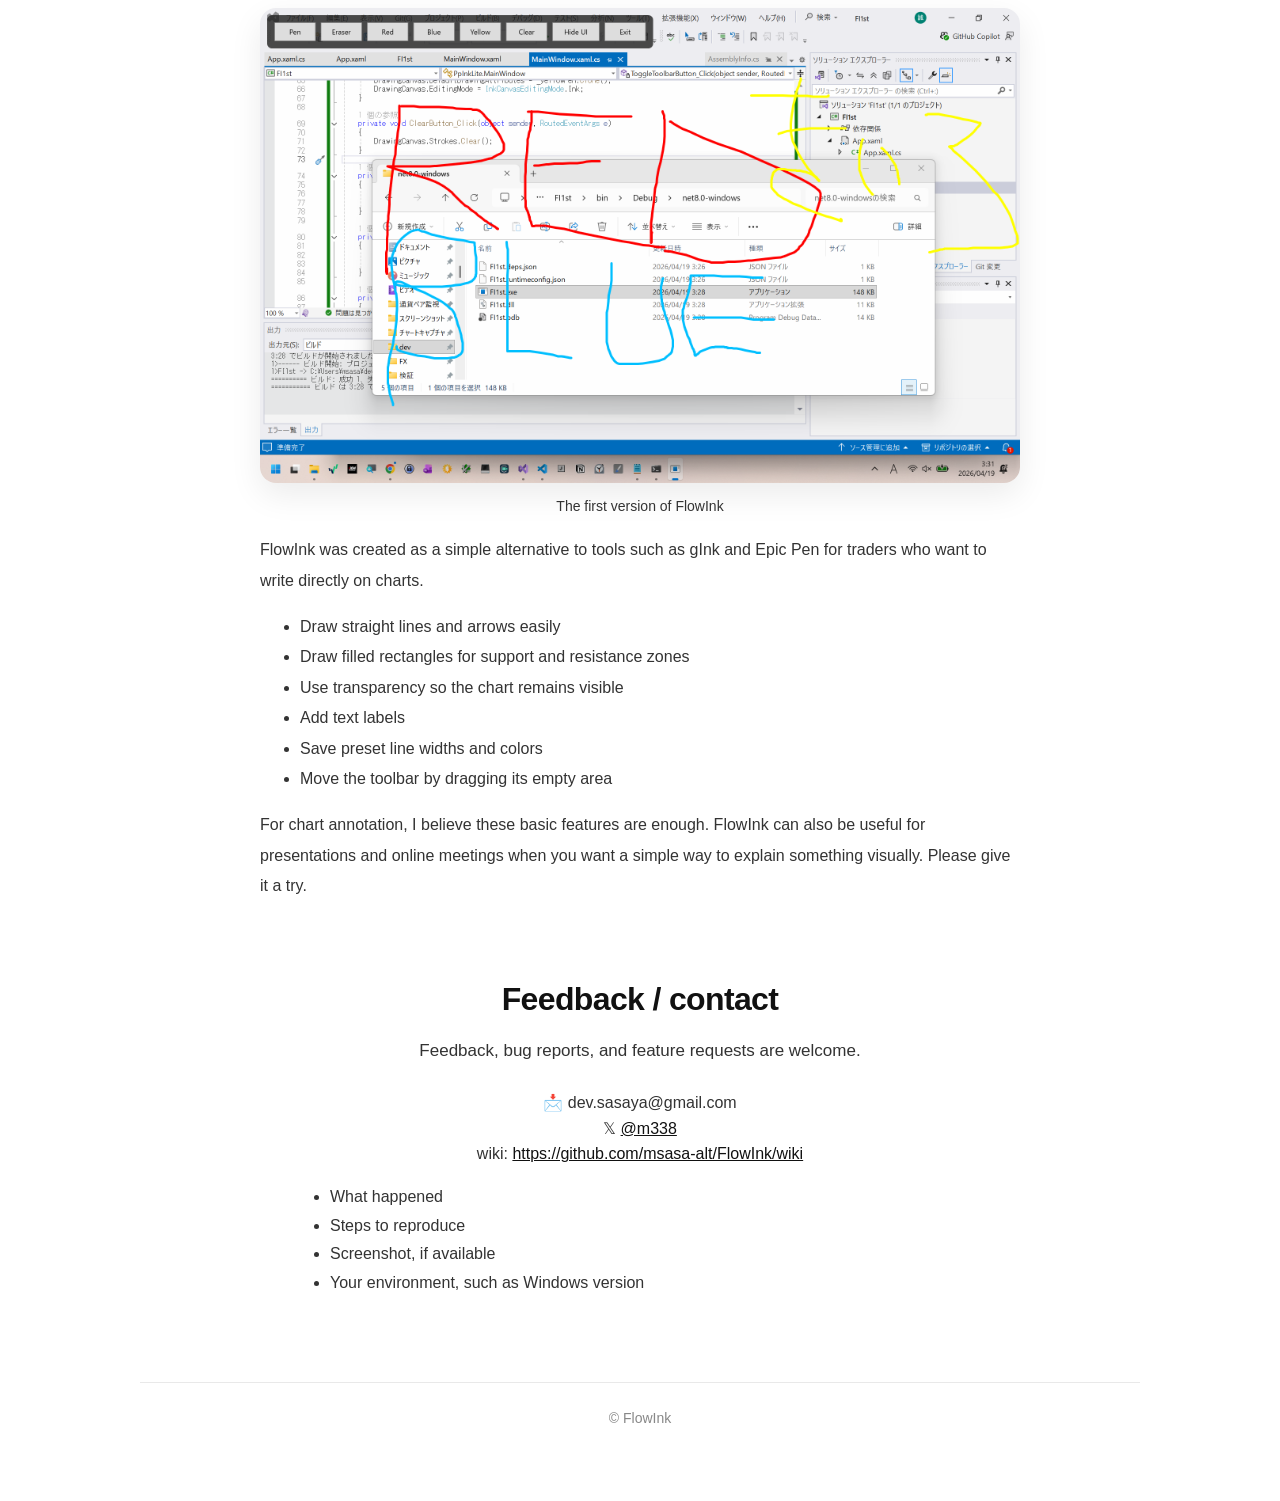
==== commit cd79cf48: "Add New!" ====
--- a/docs/index.html
+++ b/docs/index.html
@@ -801,6 +801,7 @@
               </div>
               <div class="tool-body">
                 <strong>矢印ボタン</strong>
+                <strong style="color: red;">New!</strong>
                 <p>描いた線、四角、丸、テキストを選択して、移動・編集・削除ができます。</p>
               </div>
             </div>
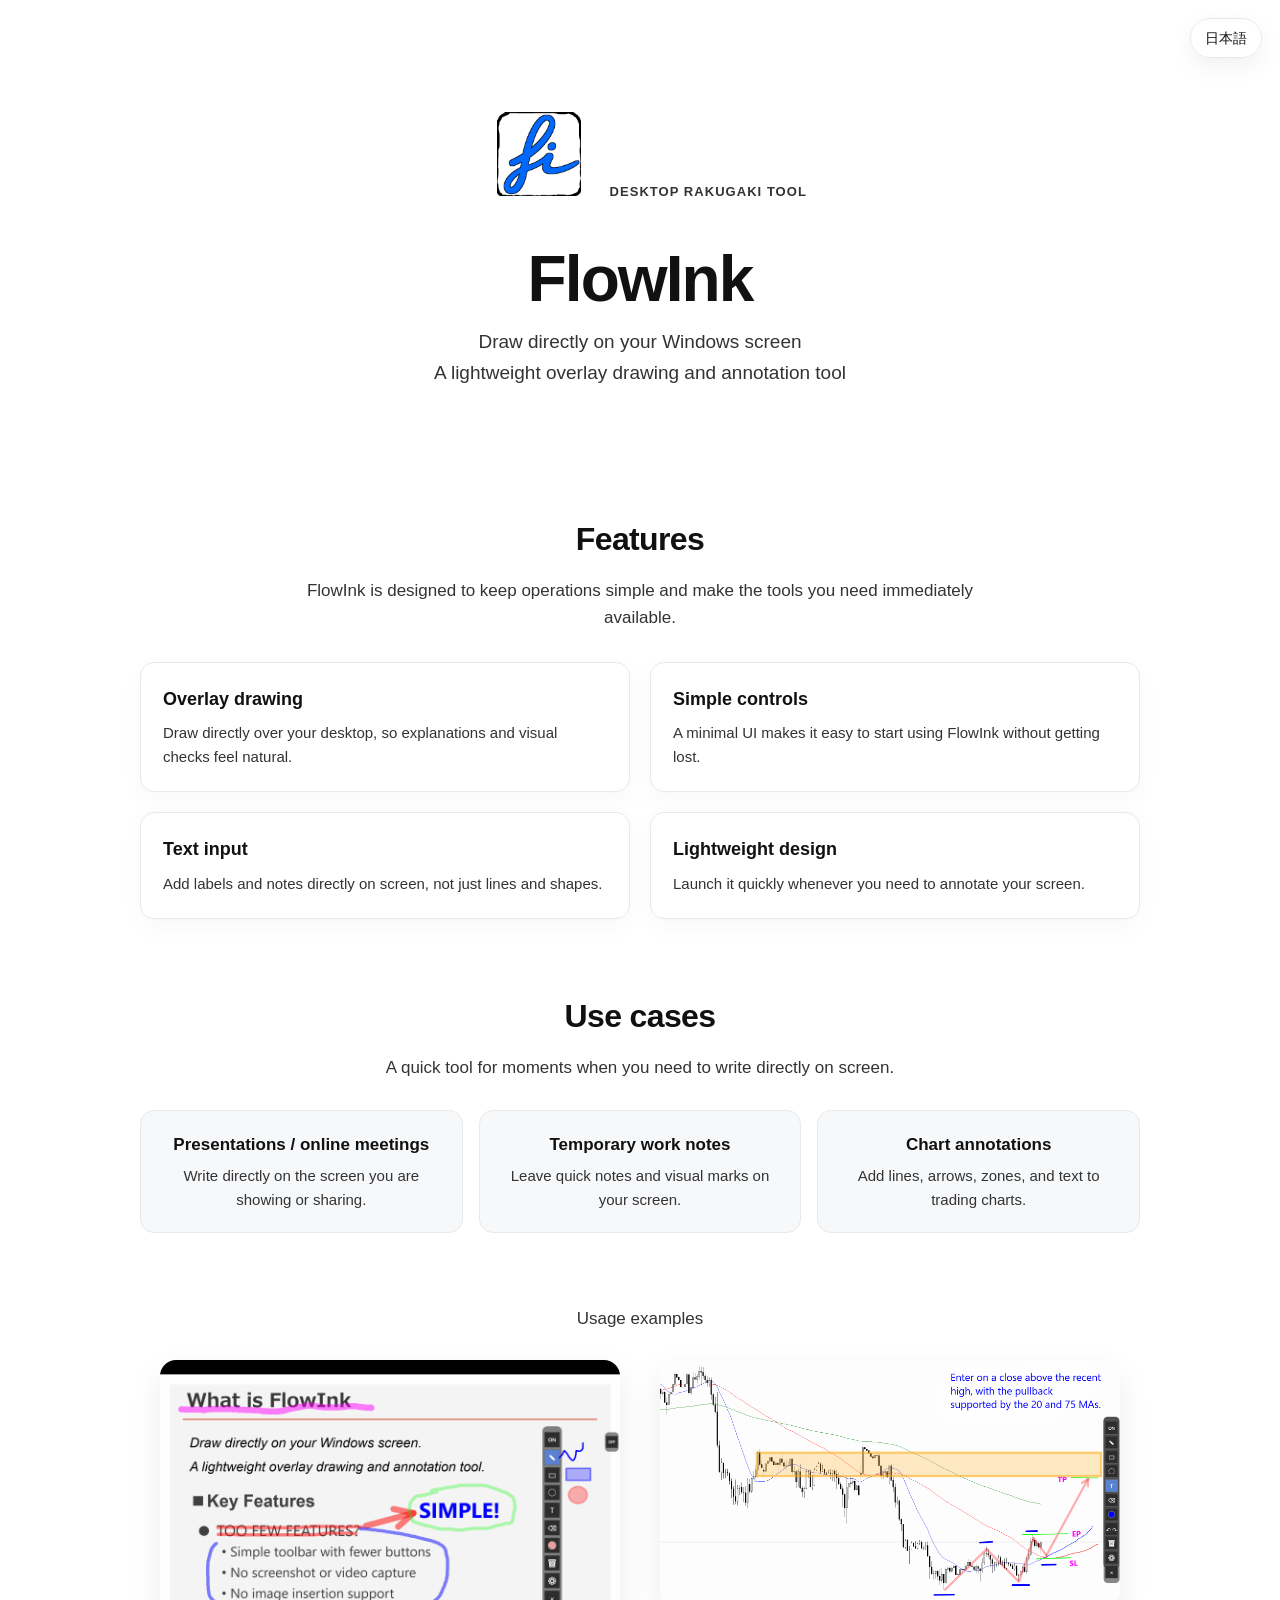
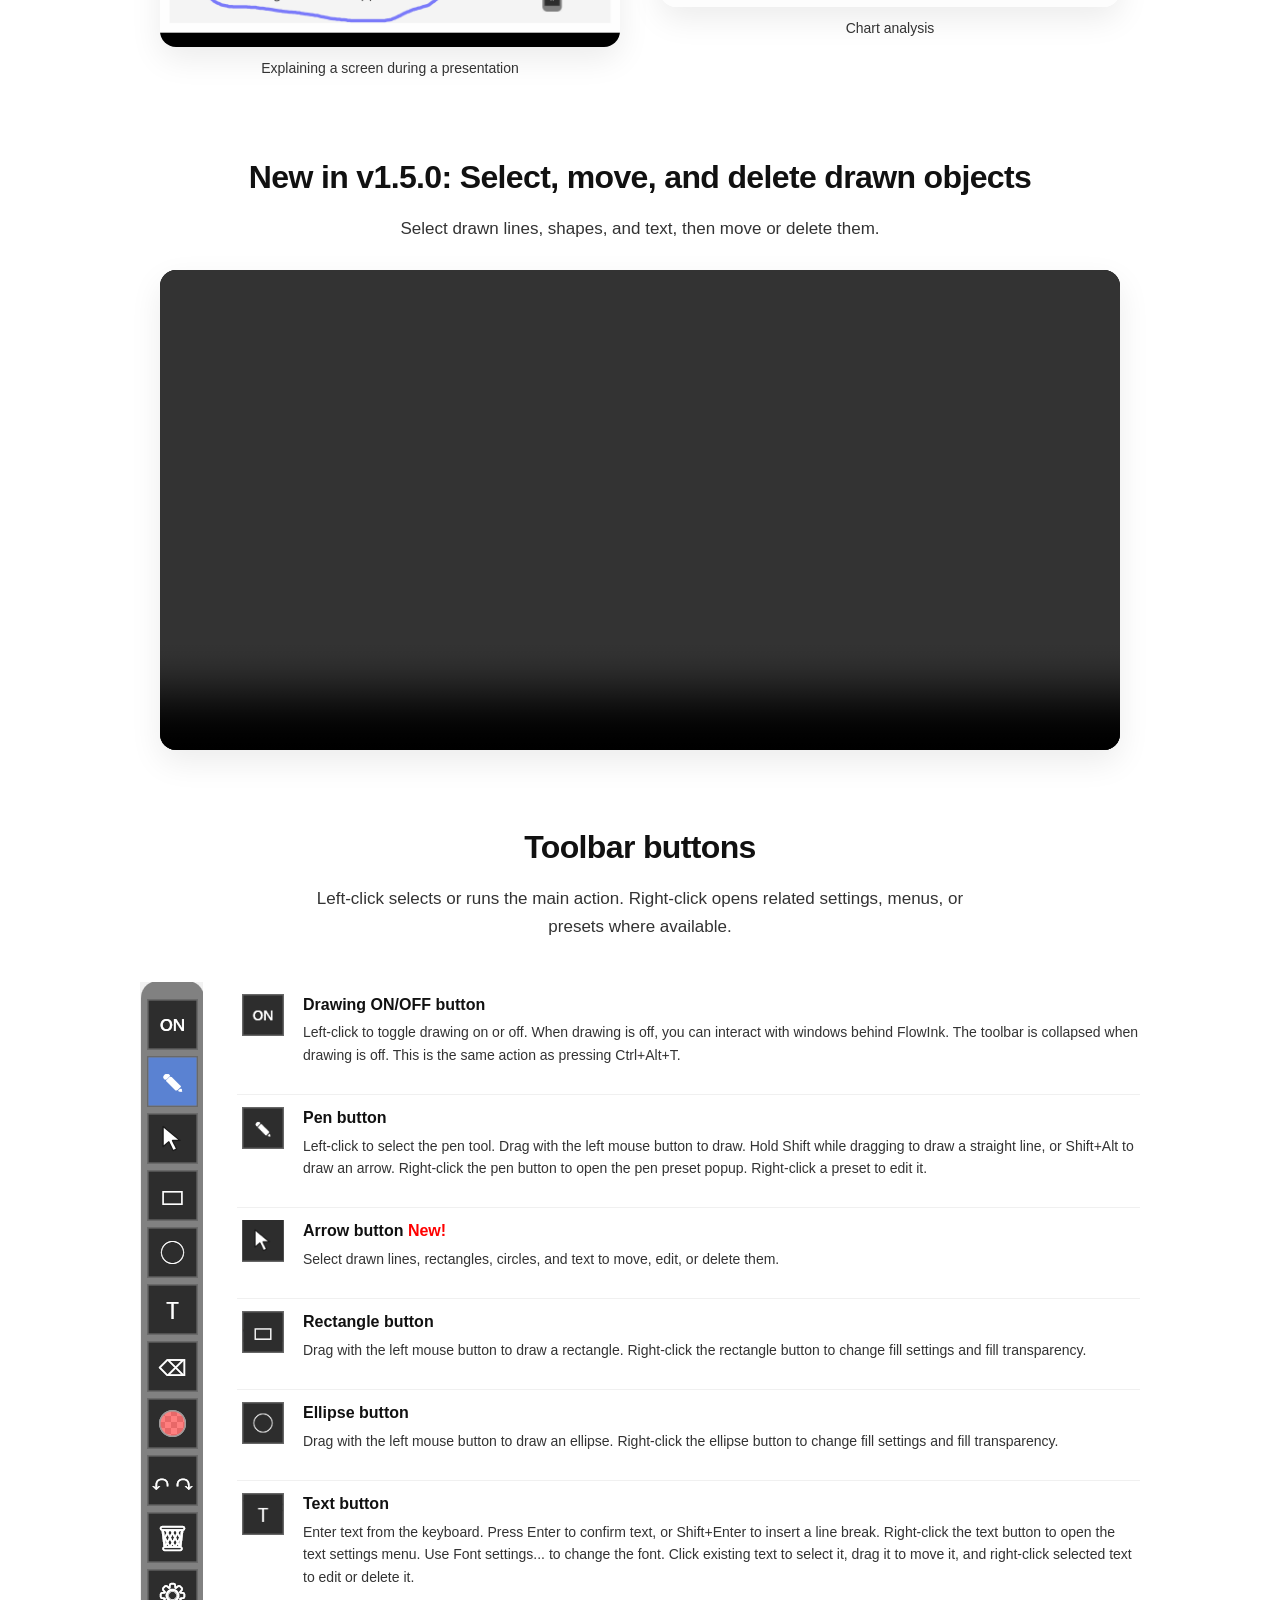
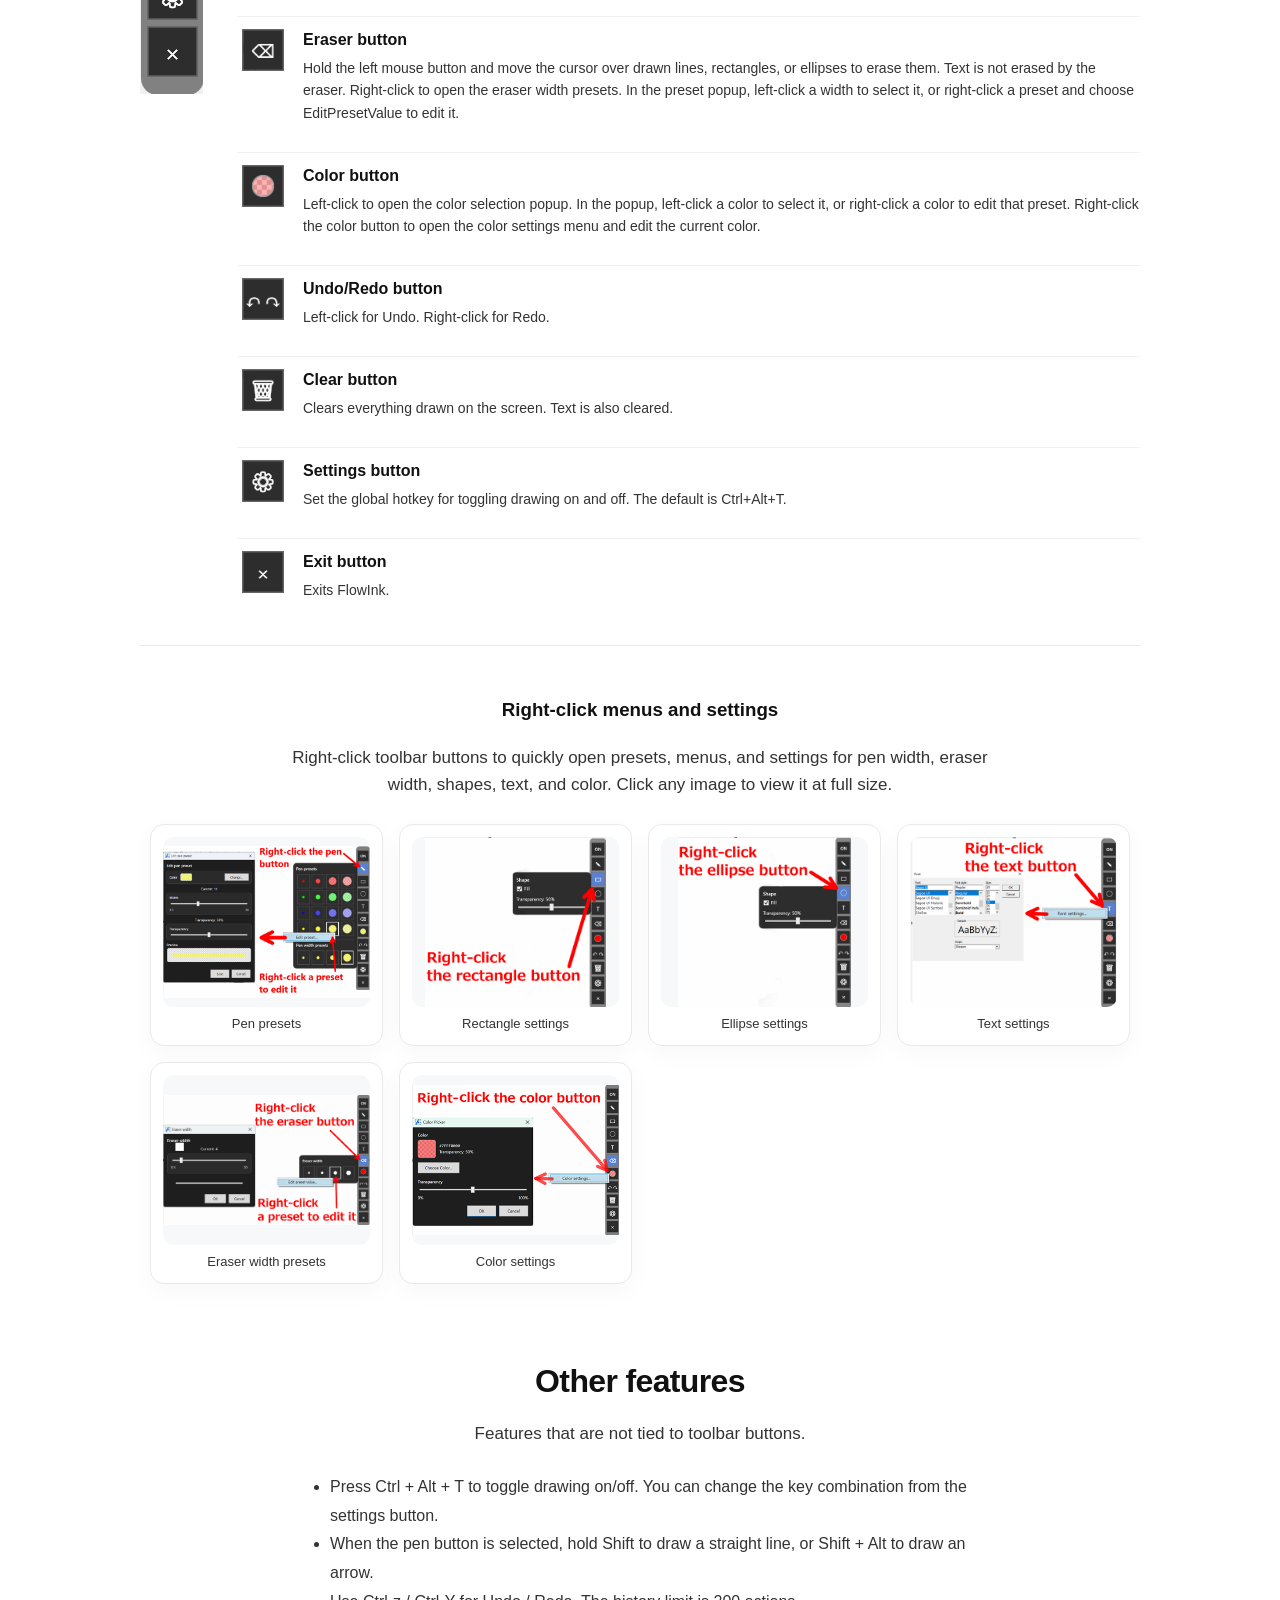
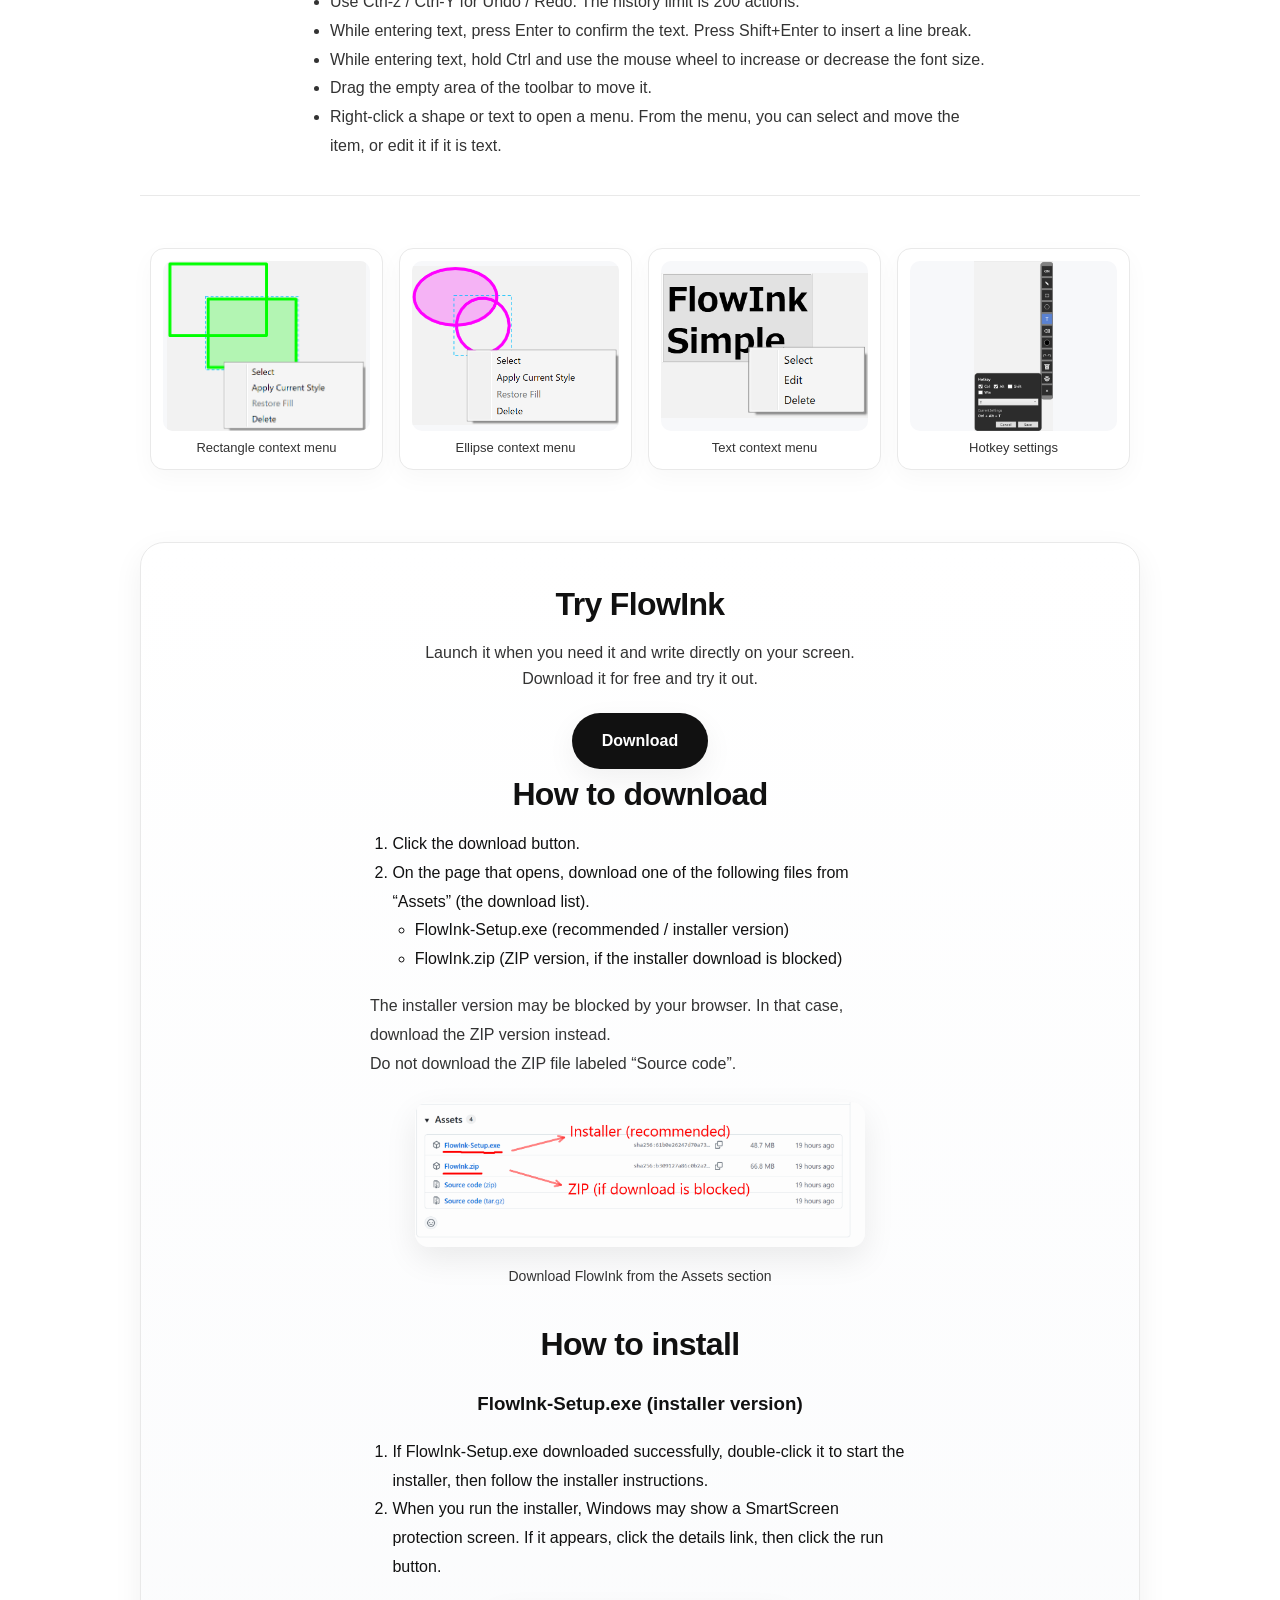
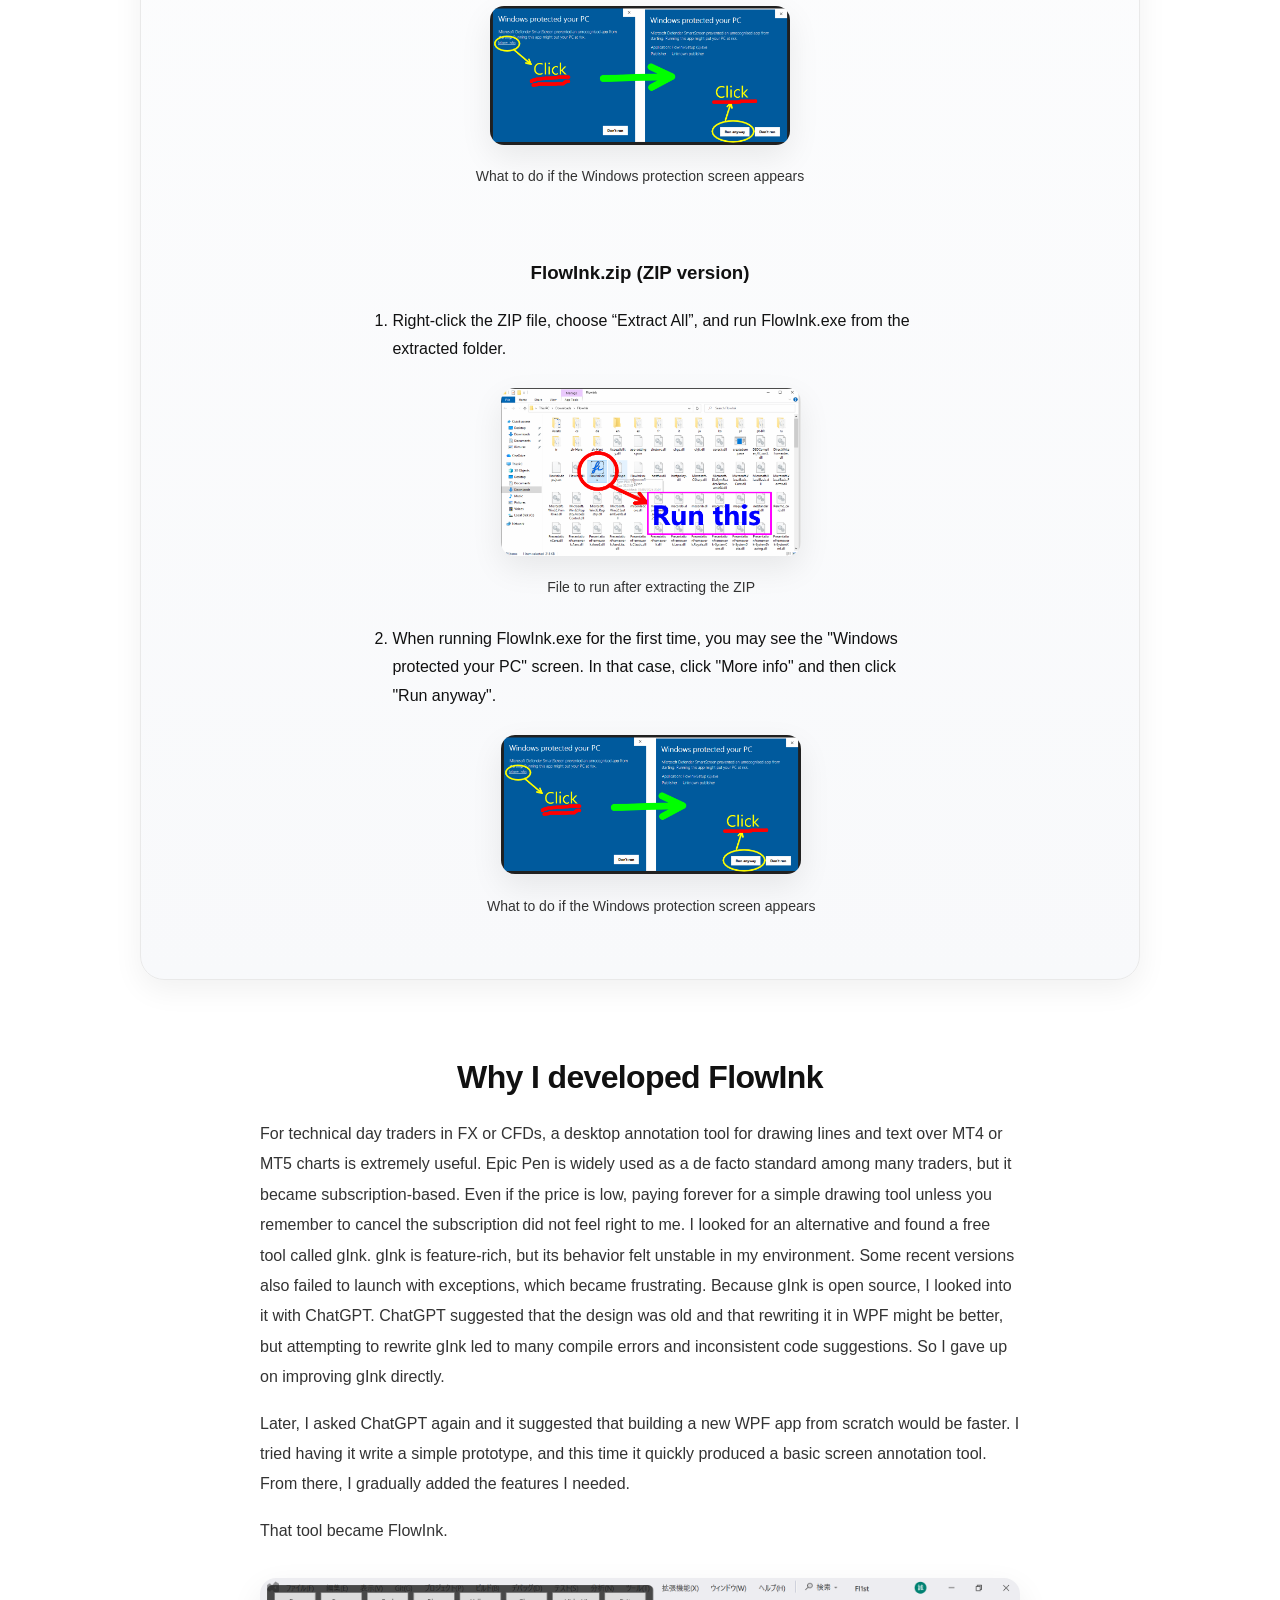
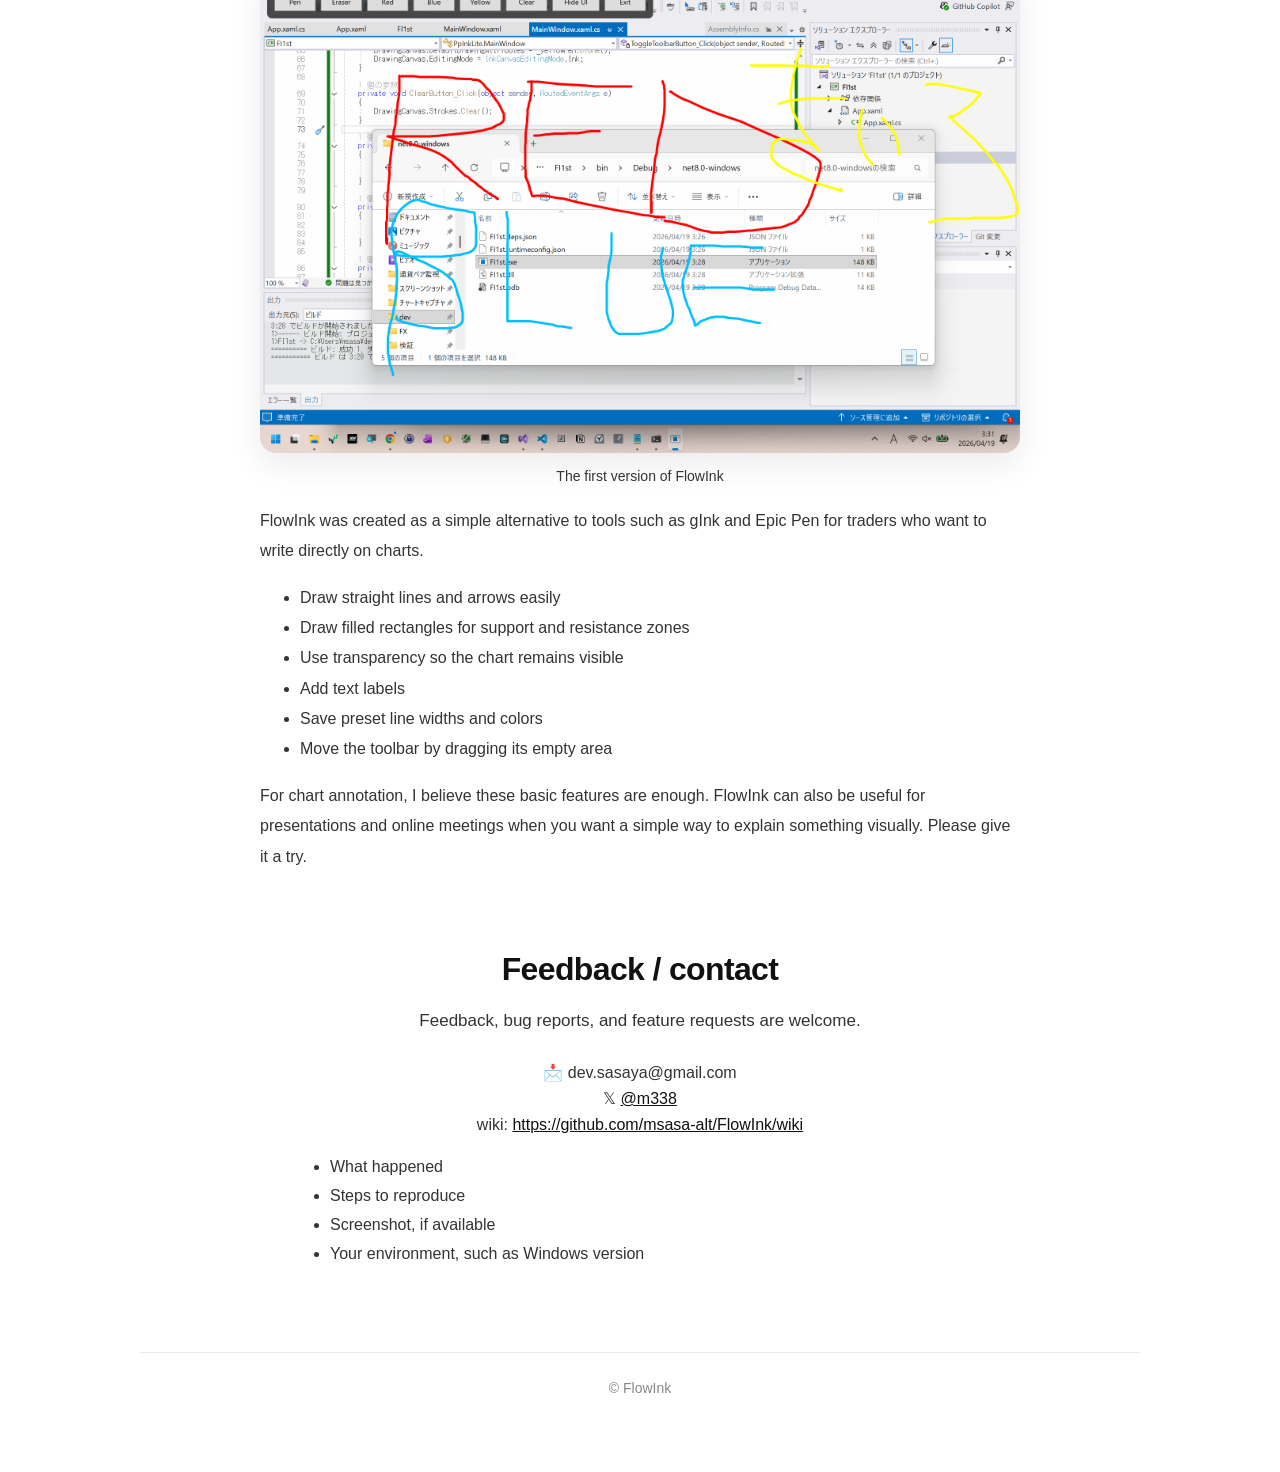
==== commit 9362c66f: "Add New #2" ====
--- a/docs/index.html
+++ b/docs/index.html
@@ -800,8 +800,9 @@
                 <img src="images/12arrow_btn.png" alt="ペンボタン" />
               </div>
               <div class="tool-body">
-                <strong>矢印ボタン</strong>
-                <strong style="color: red;">New!</strong>
+                <strong>
+                  Arrow button <span style="color: red;">New!</span>
+                </strong>
                 <p>描いた線、四角、丸、テキストを選択して、移動・編集・削除ができます。</p>
               </div>
             </div>
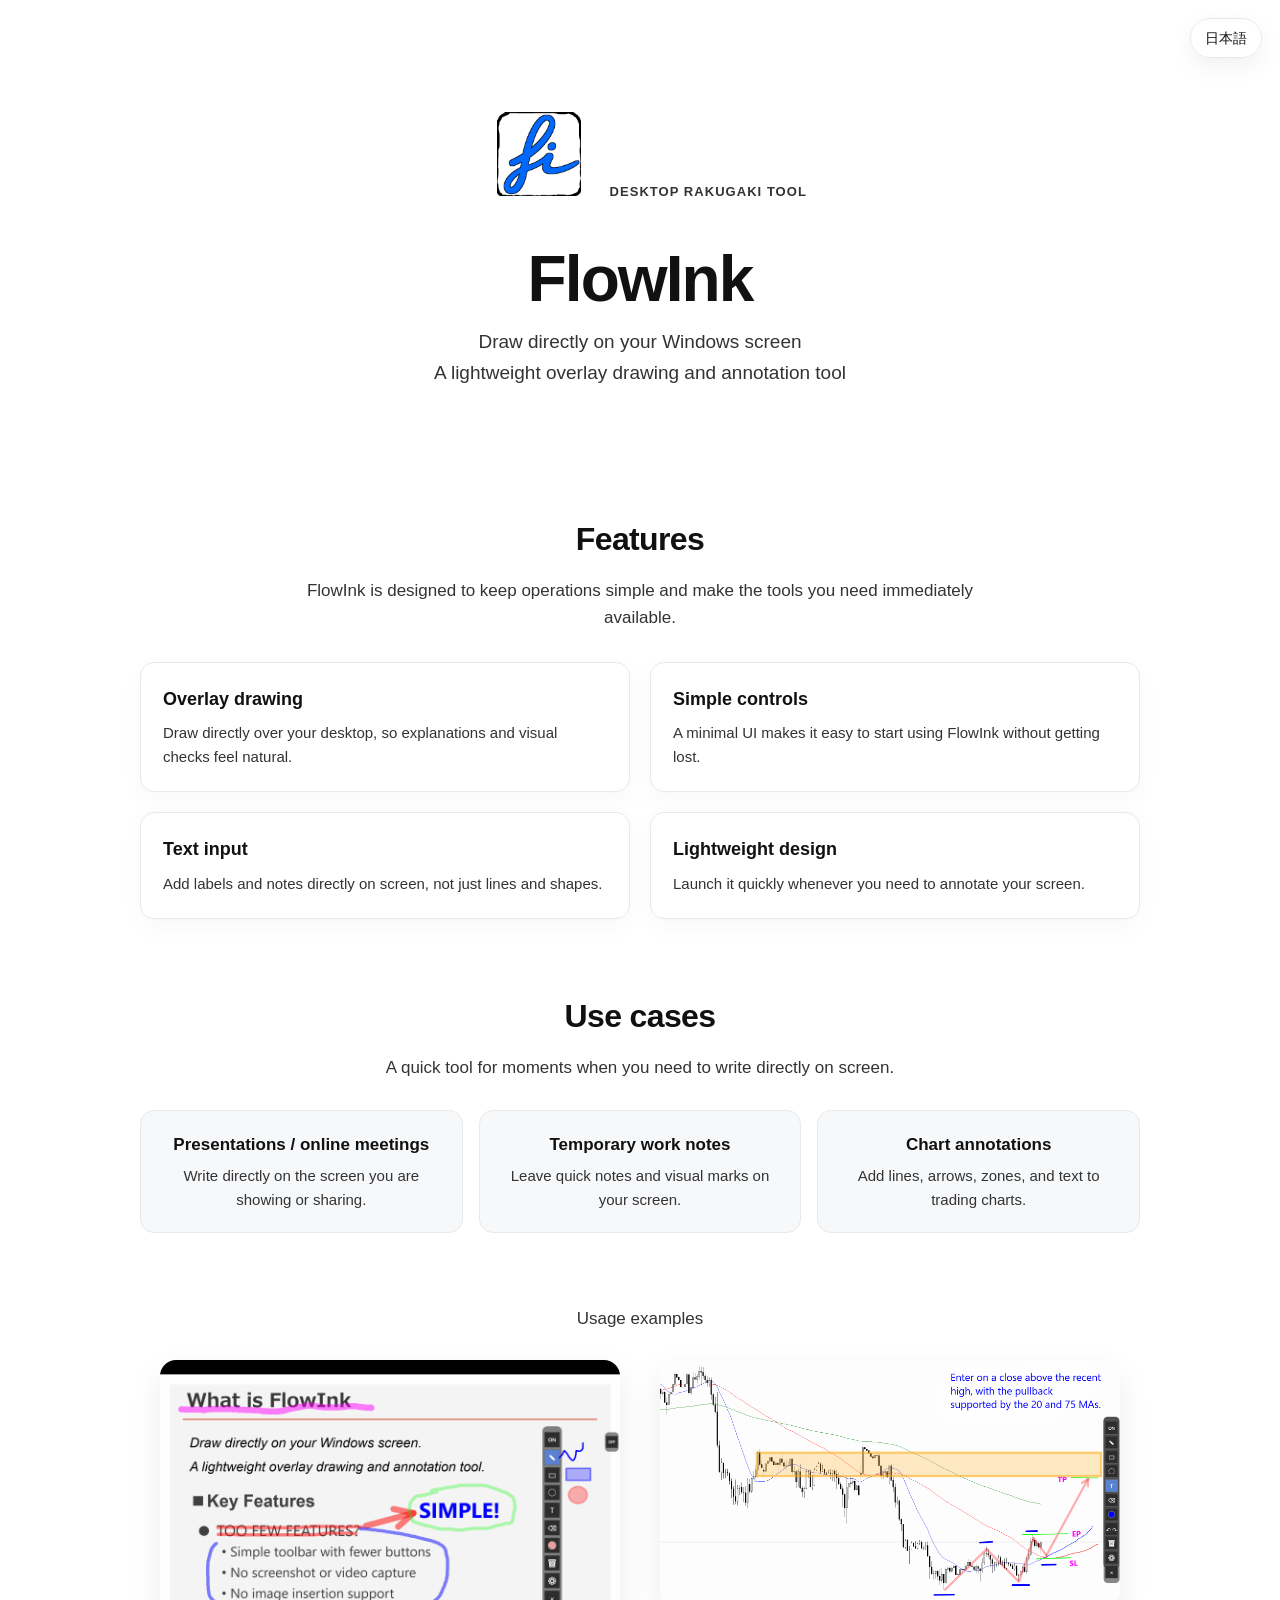
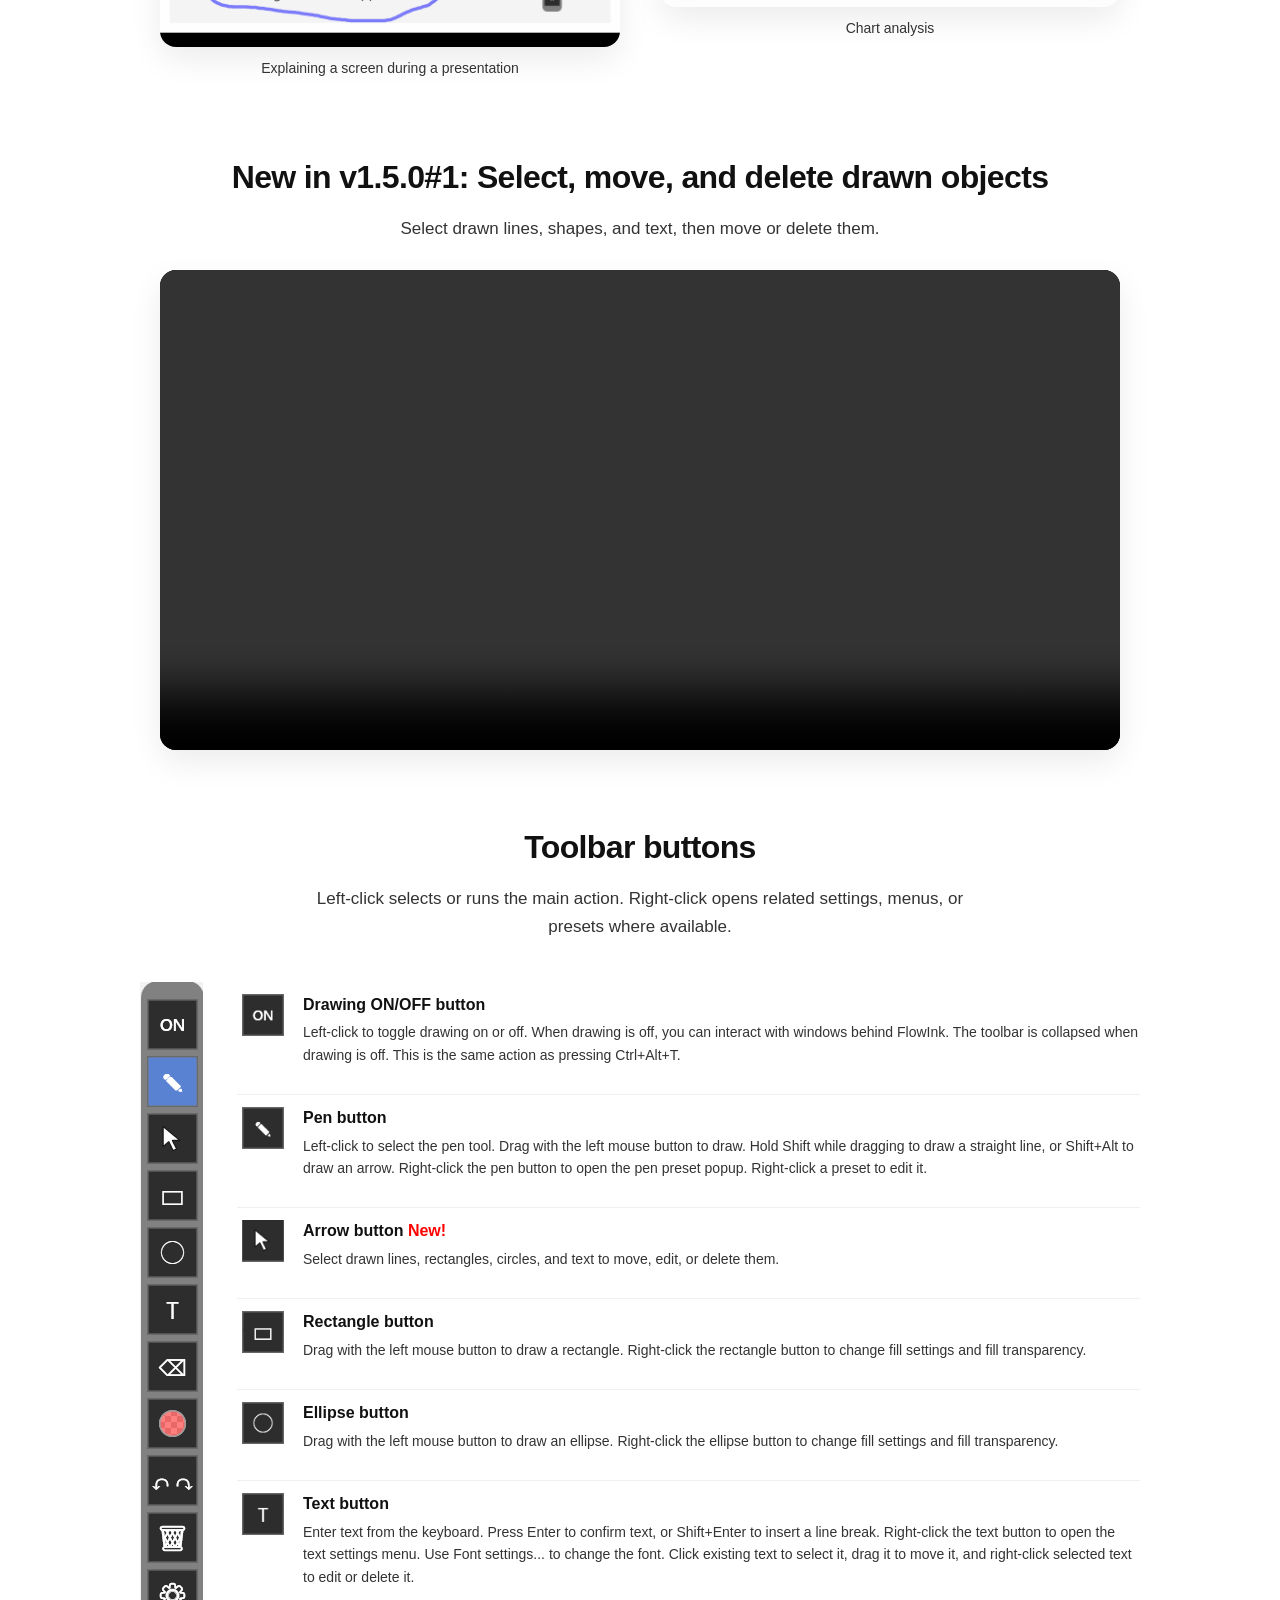
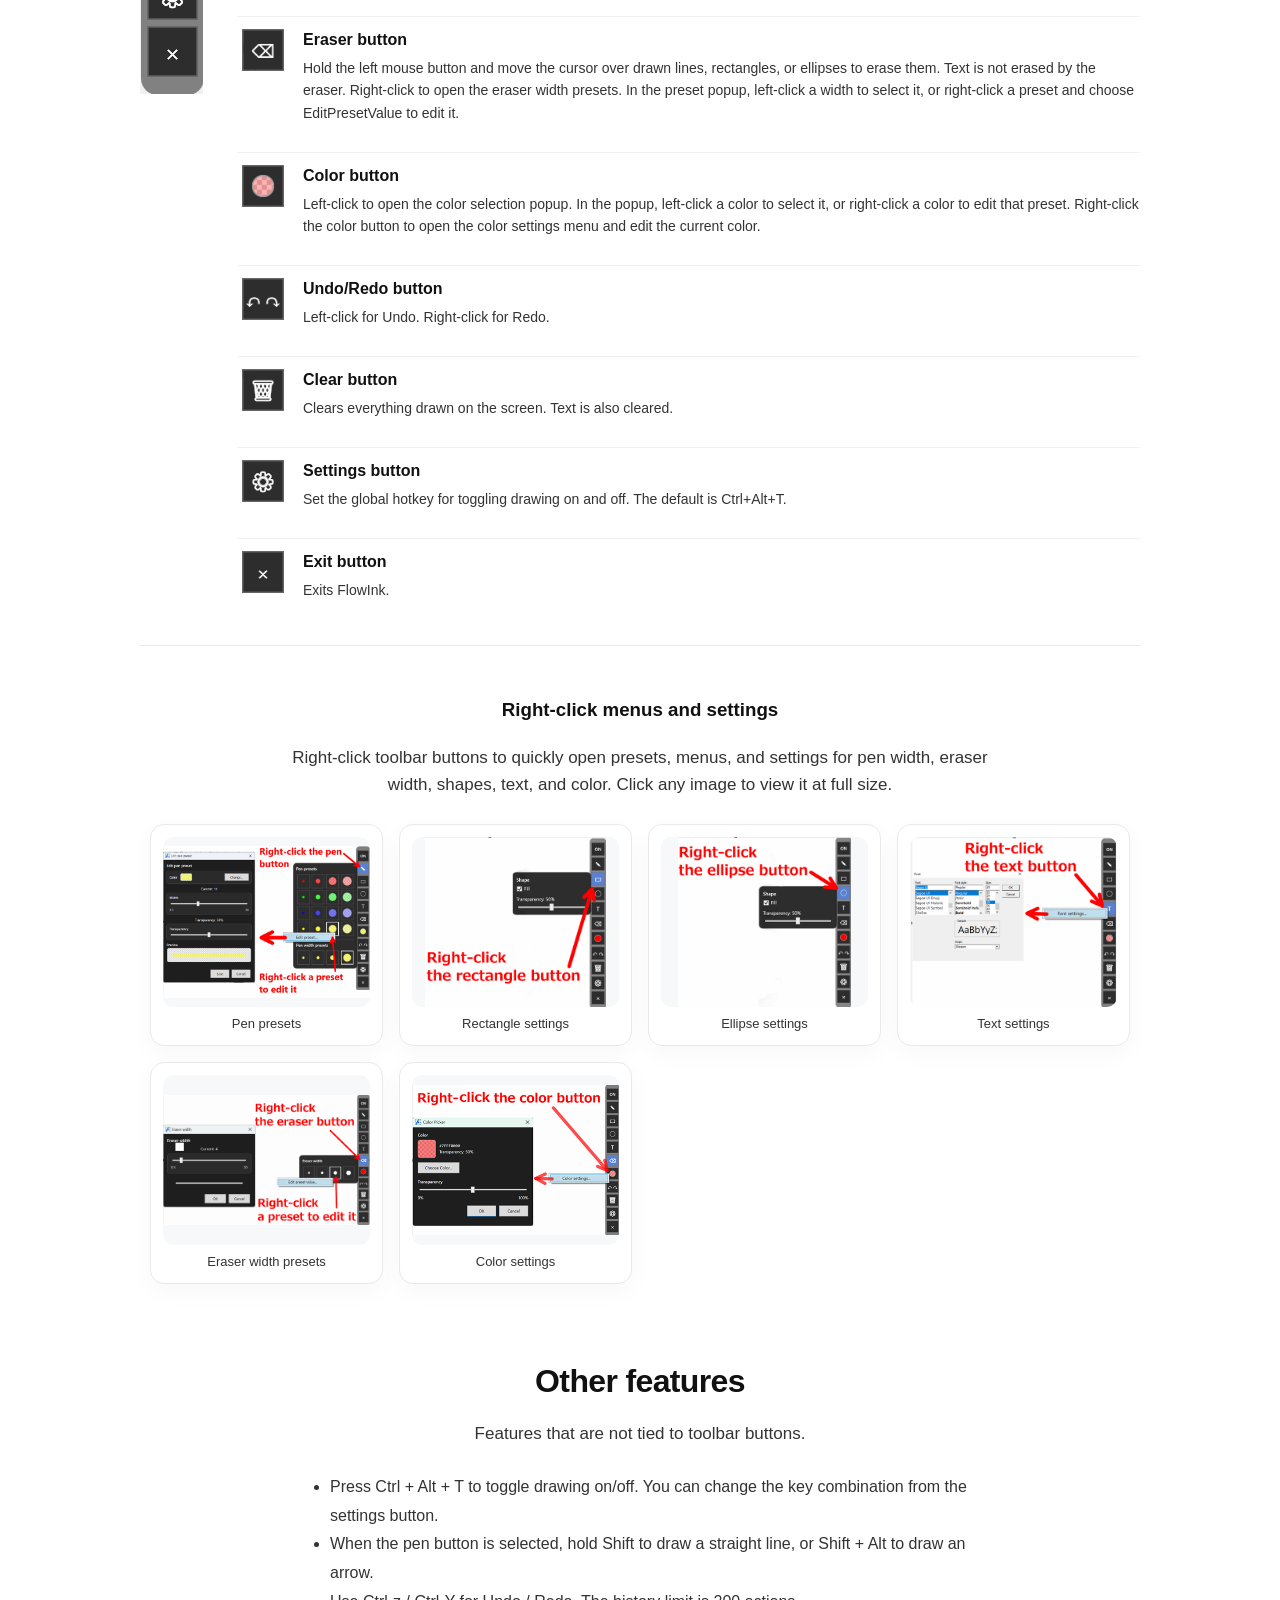
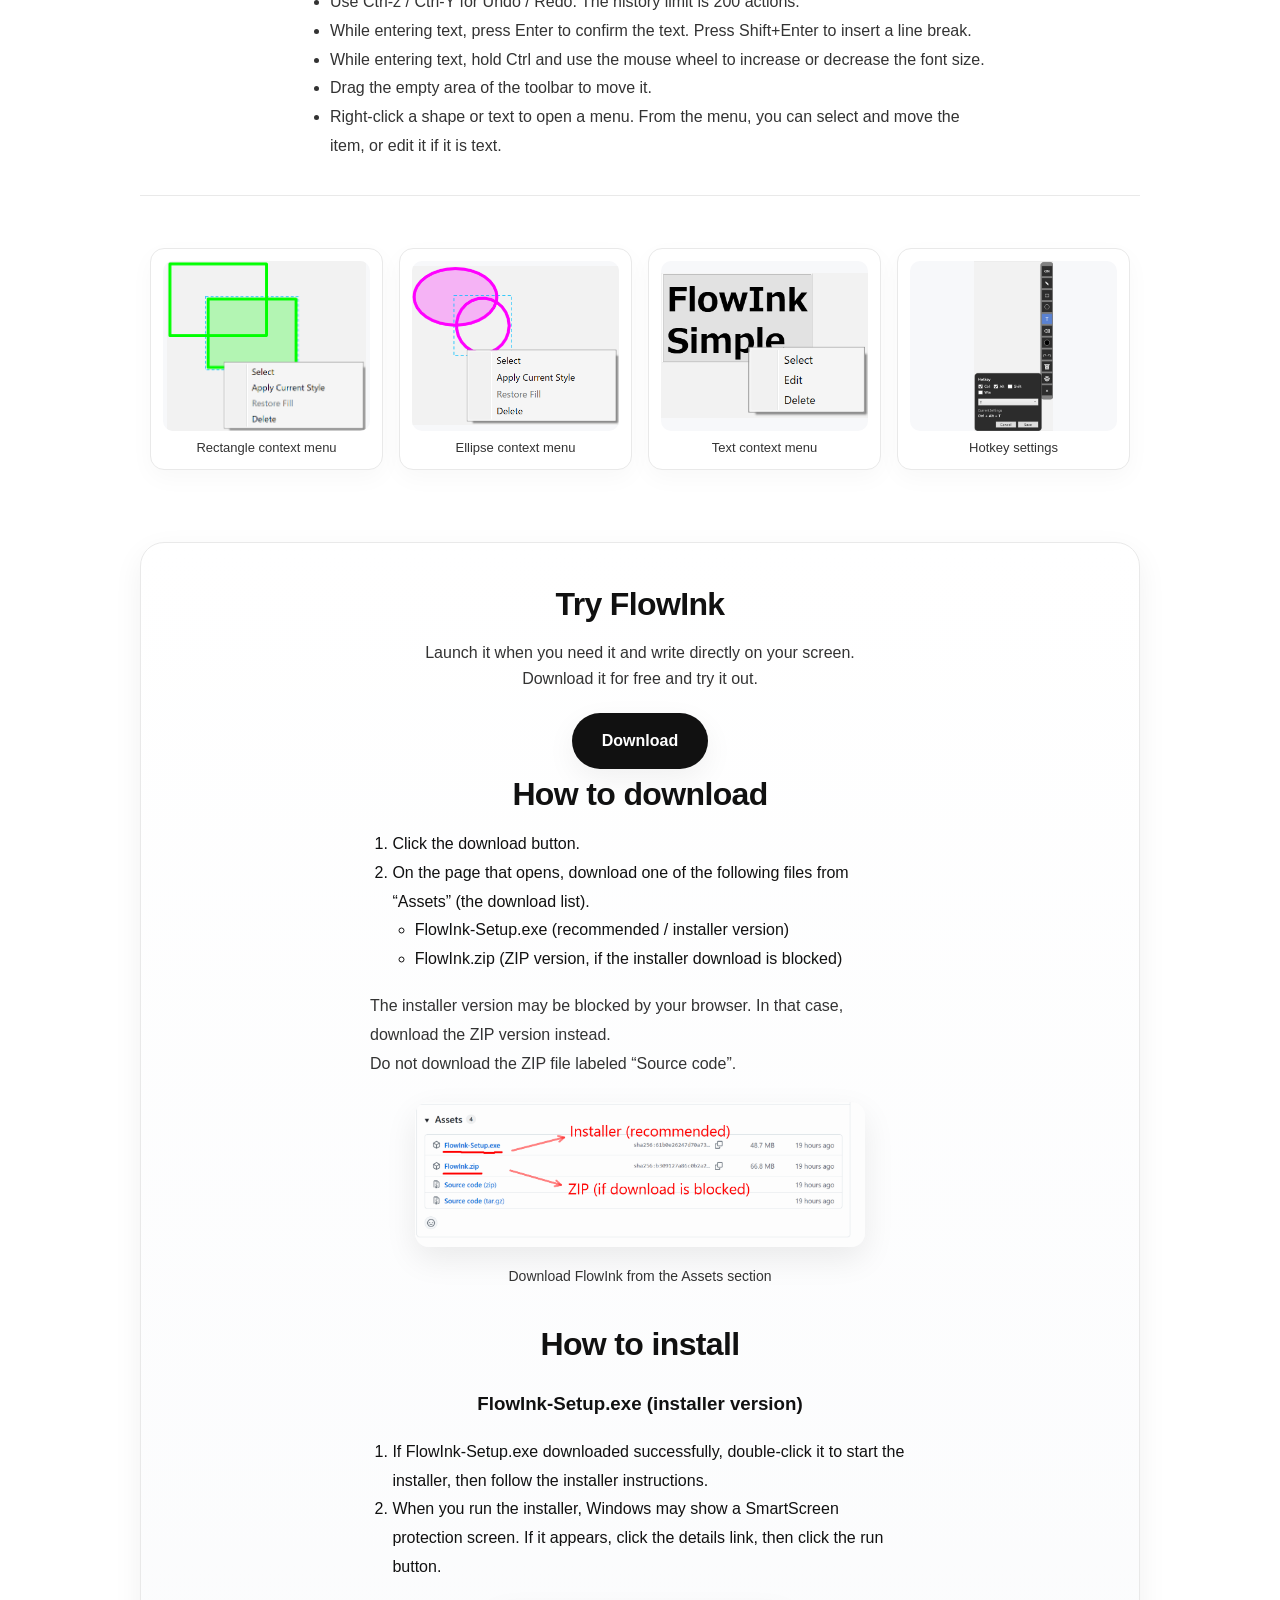
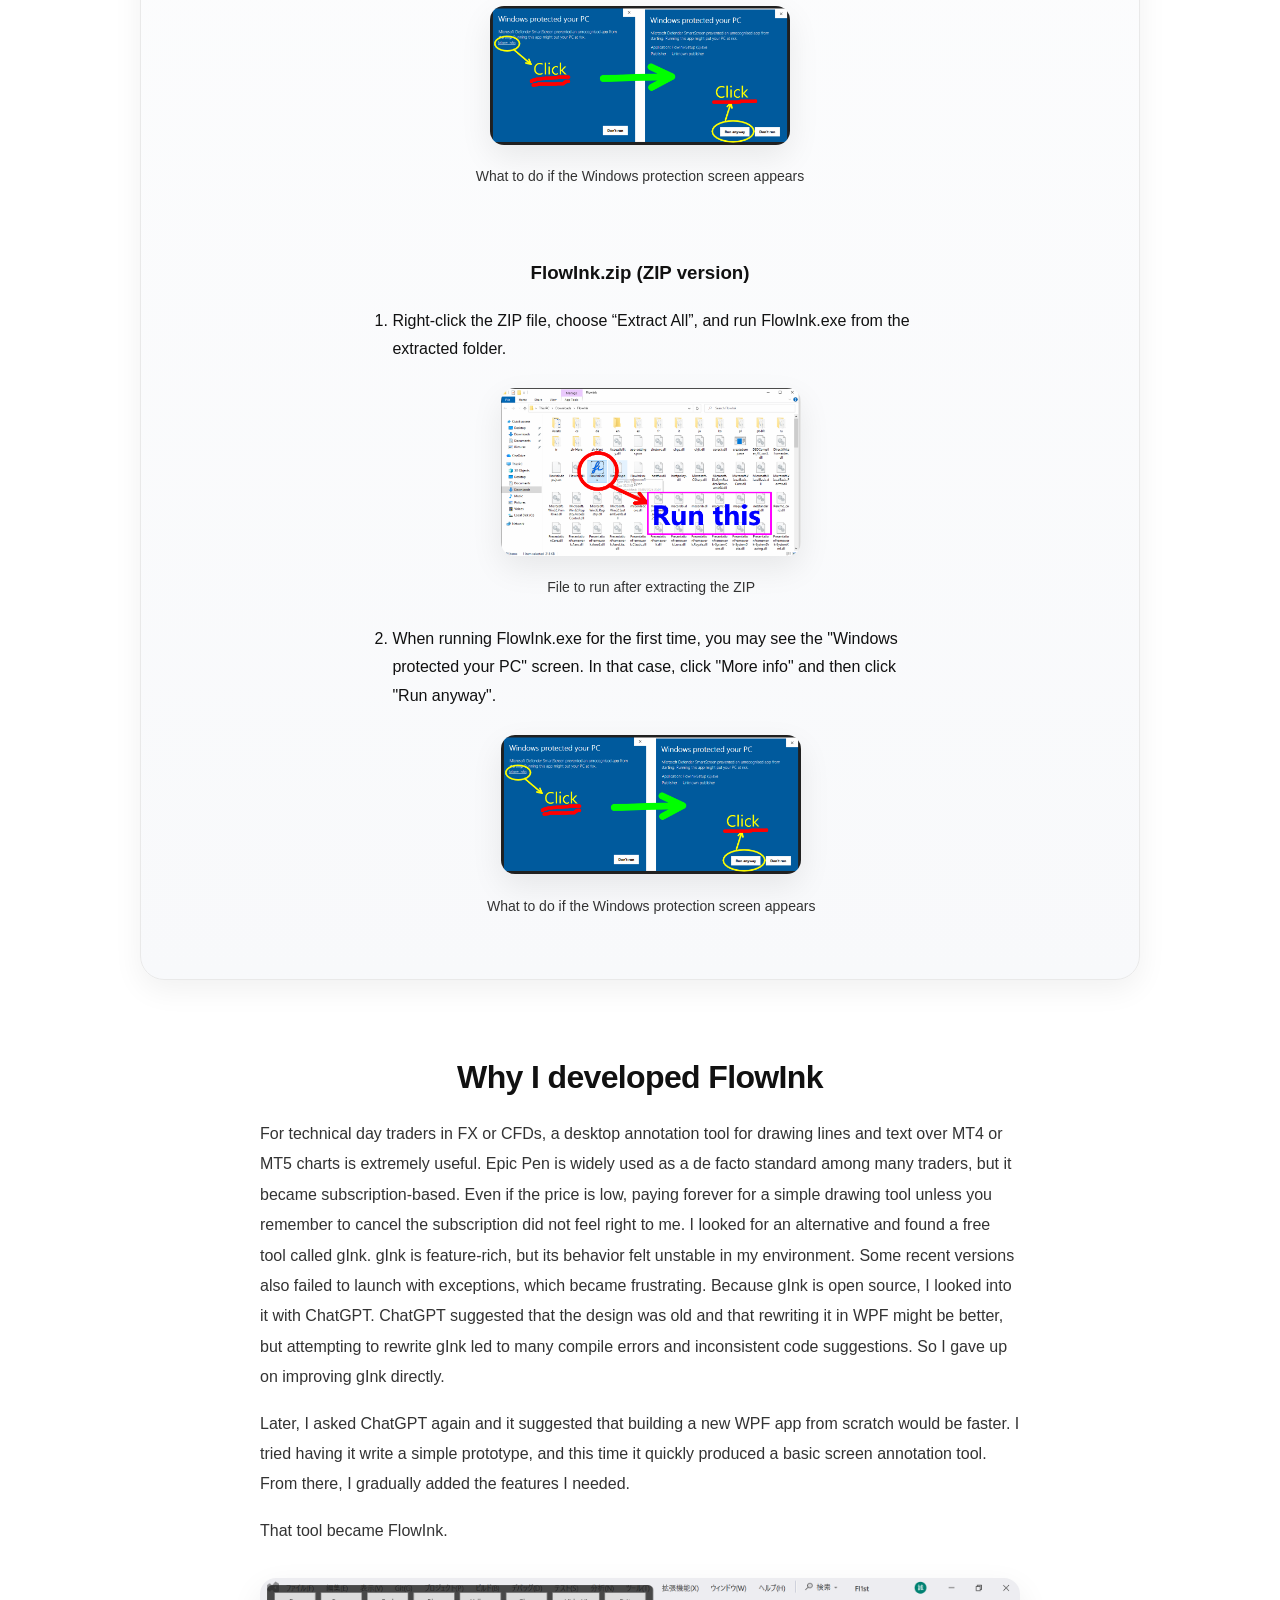
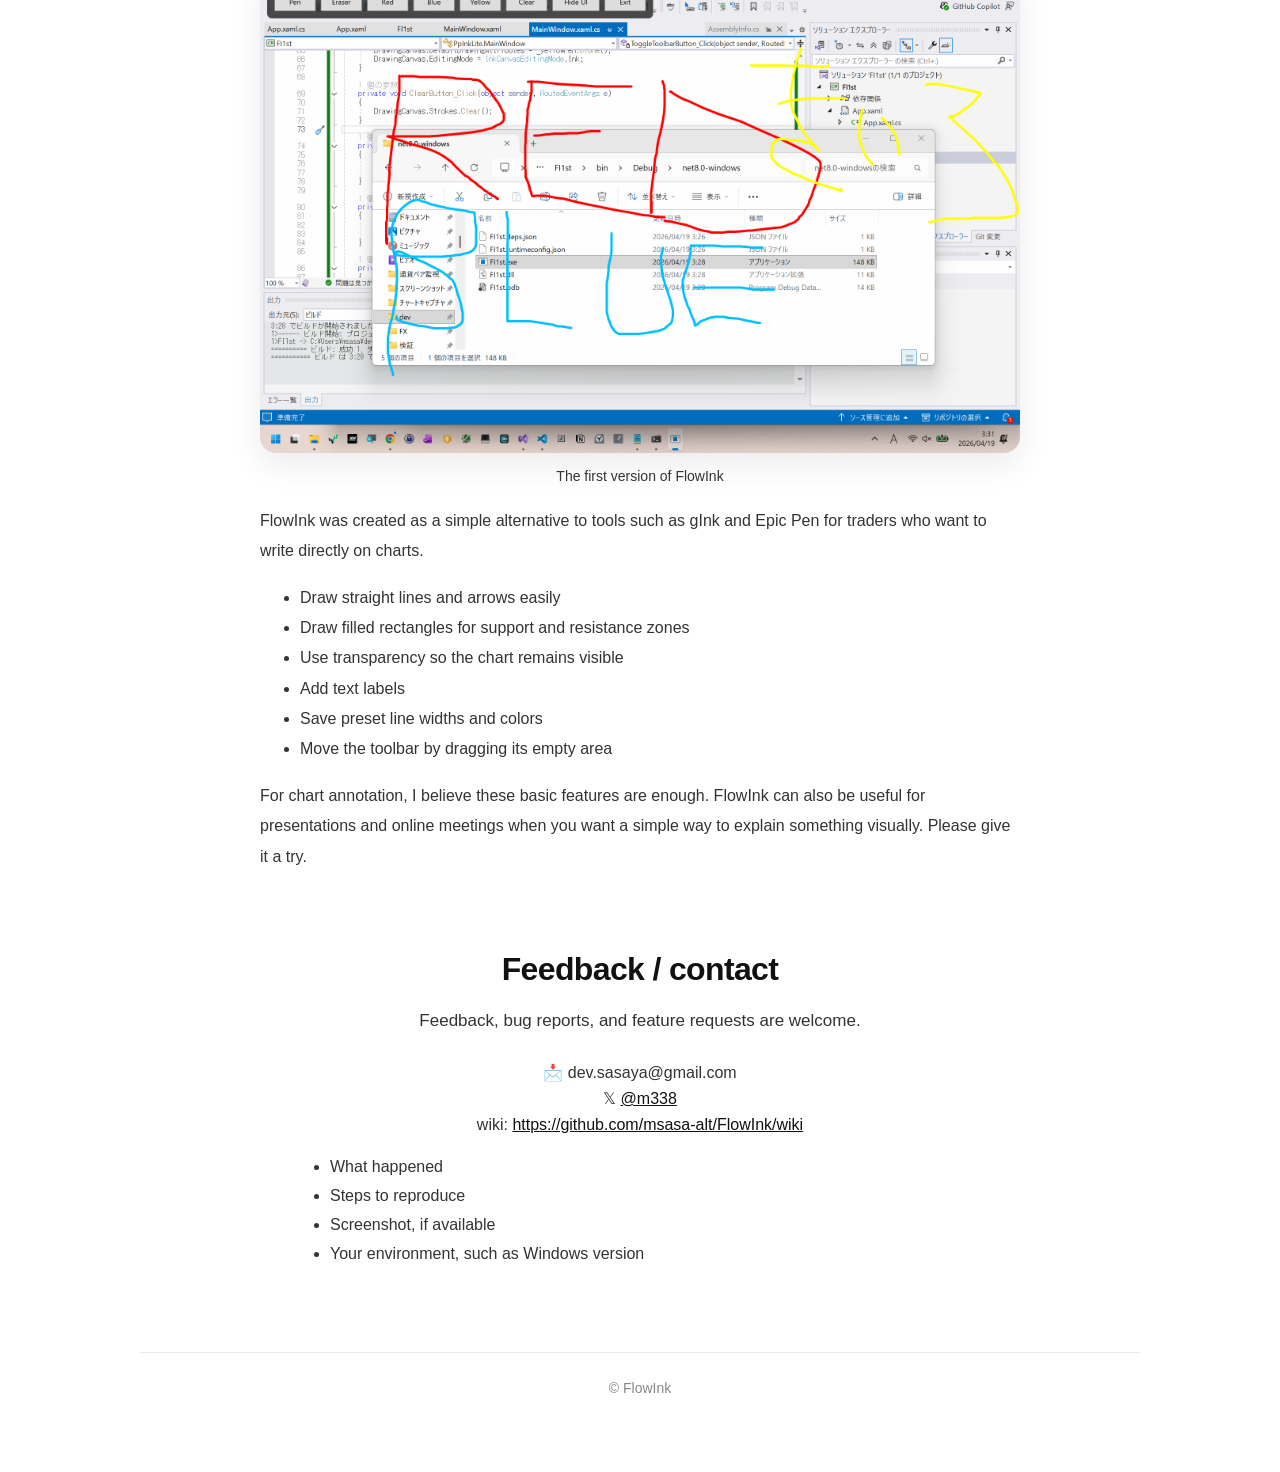
==== commit 402821a3: "saveed before editing" ====
--- a/docs/index.html
+++ b/docs/index.html
@@ -749,7 +749,7 @@
     </section>
 
     <section class="section">
-      <h2>v1.5.0の新機能：描画オブジェクトの選択・編集</h2>
+      <h2>v1.5.0の新機能#1：描画オブジェクトの選択・編集</h2>
       <p class="section-lead">
         描画した線や図形、テキストを選択して、移動または削除できます。
       </p>
@@ -797,11 +797,11 @@
 
             <div class="tool-item">
               <div class="tool-icon">
-                <img src="images/12arrow_btn.png" alt="ペンボタン" />
+                <img src="images/12arrow_btn.png" alt="矢印ボタン" />
               </div>
               <div class="tool-body">
                 <strong>
-                  Arrow button <span style="color: red;">New!</span>
+                  矢印ボタン <span style="color: red;">New!</span>
                 </strong>
                 <p>描いた線、四角、丸、テキストを選択して、移動・編集・削除ができます。</p>
               </div>
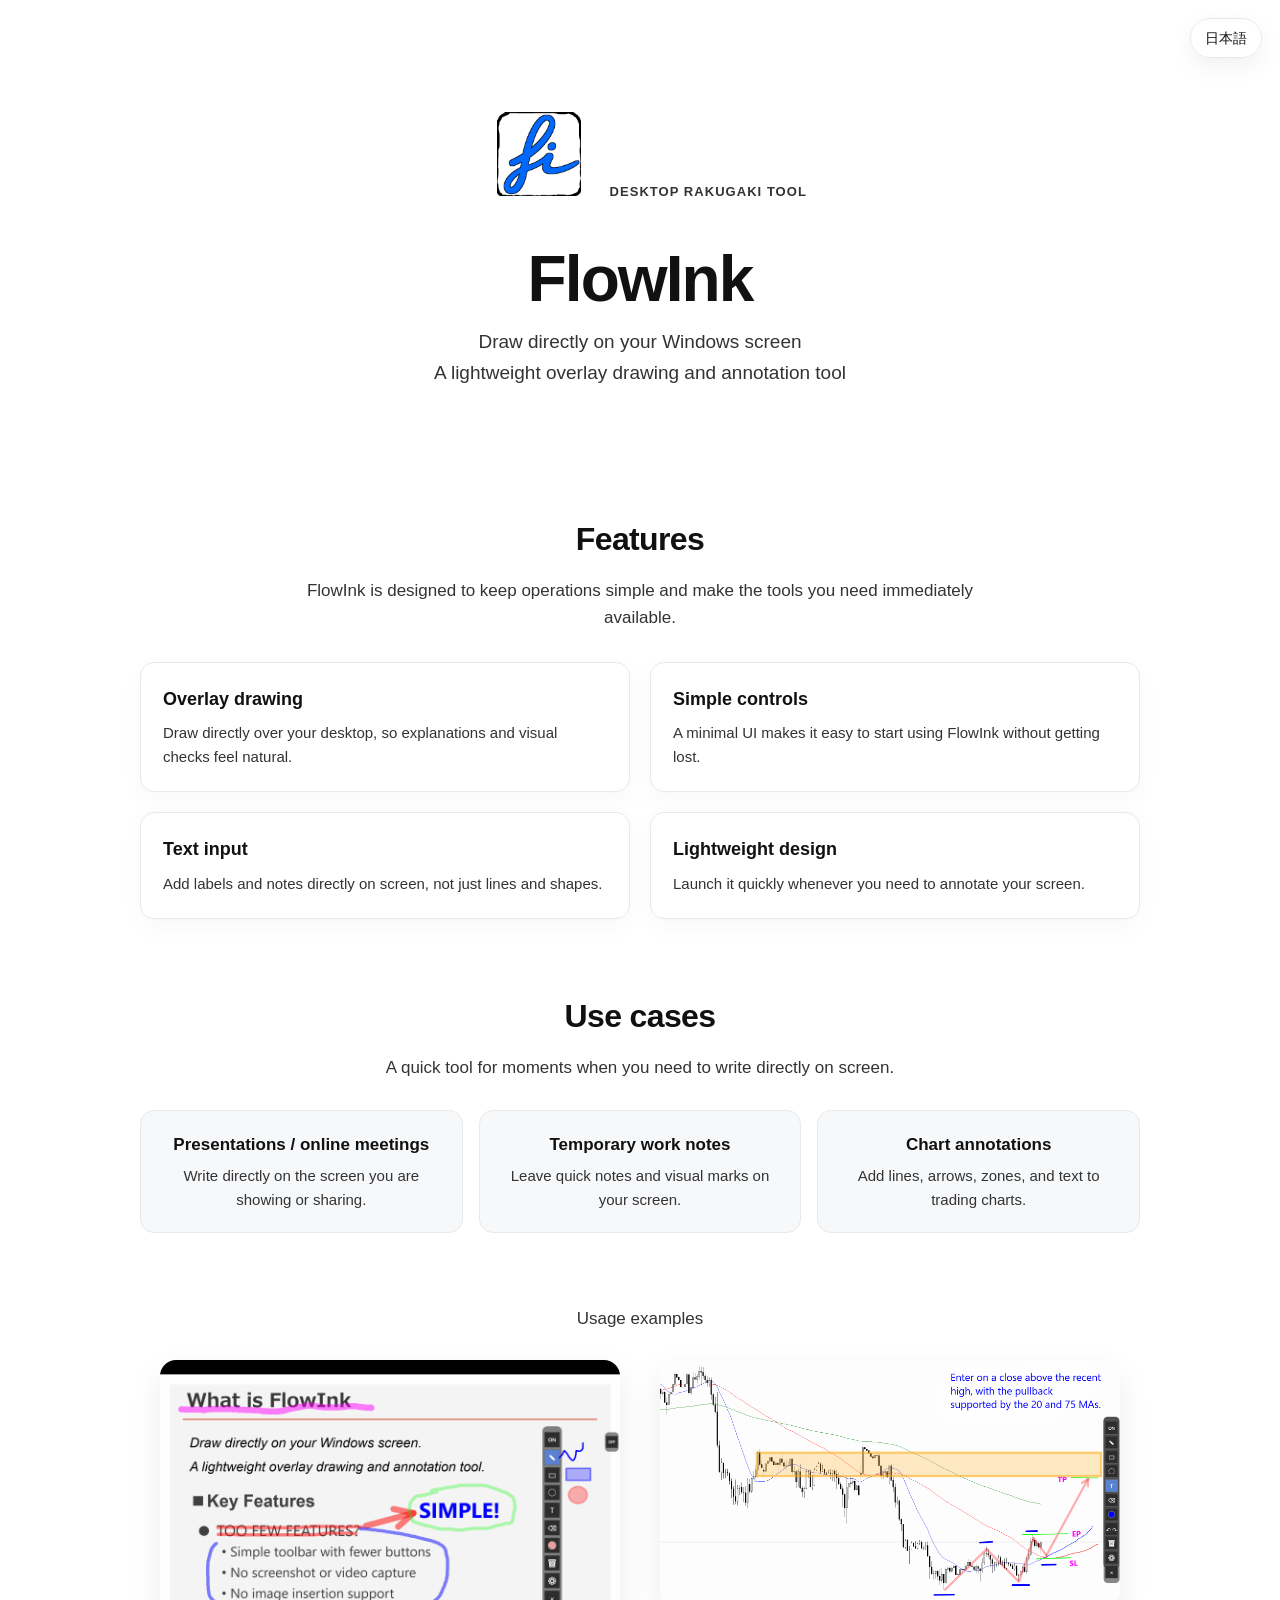
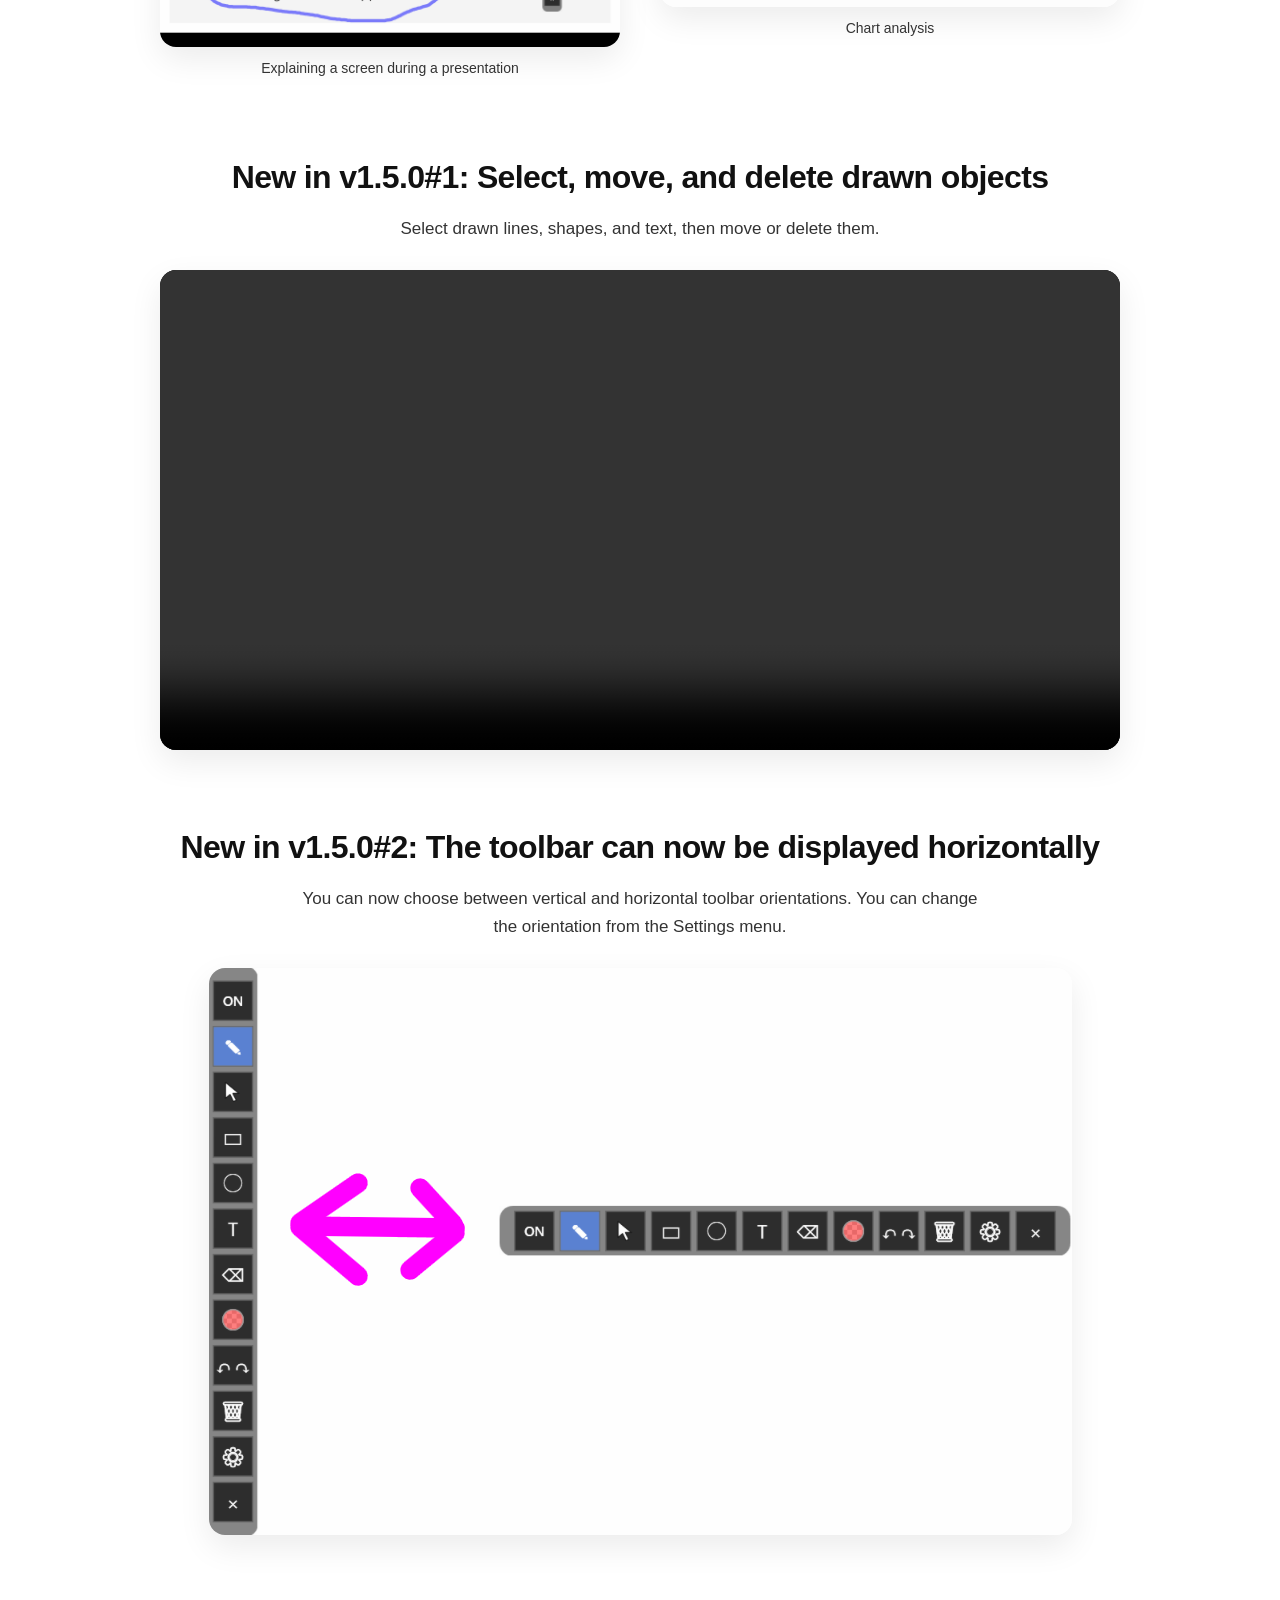
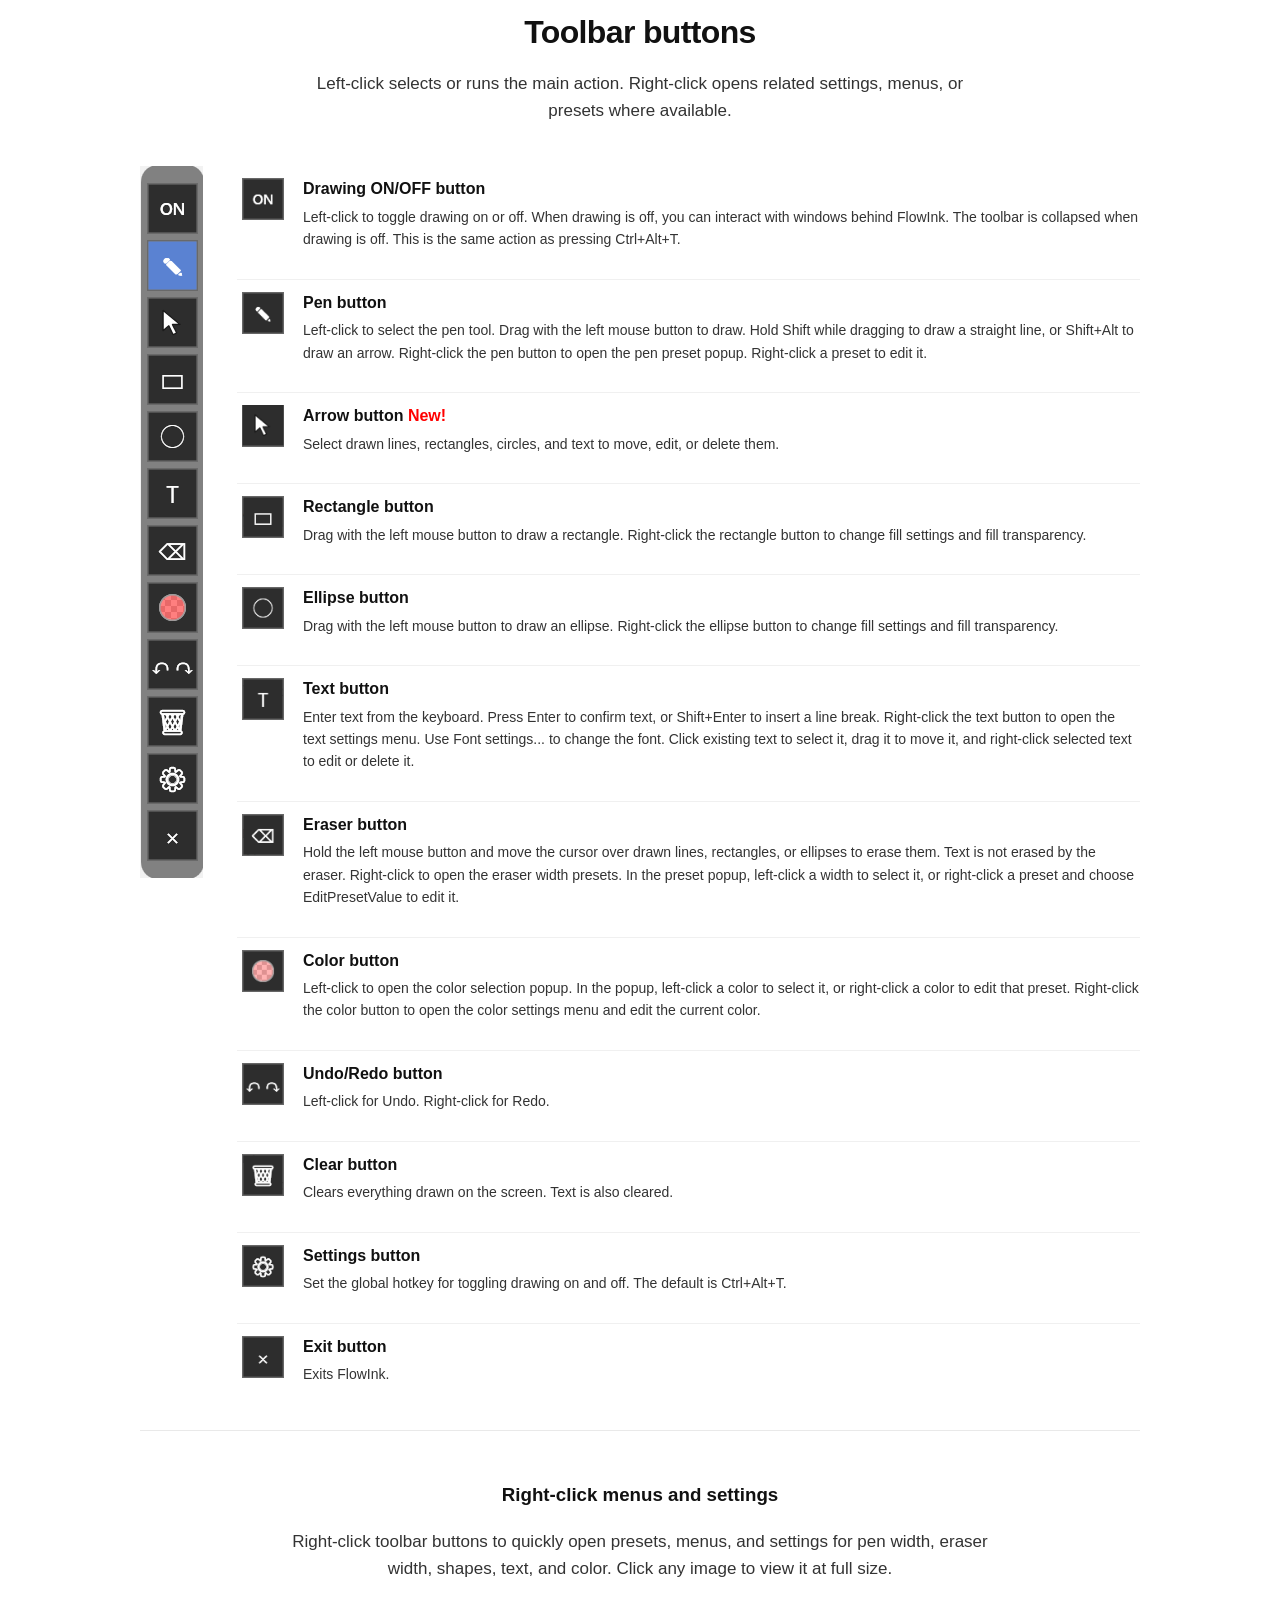
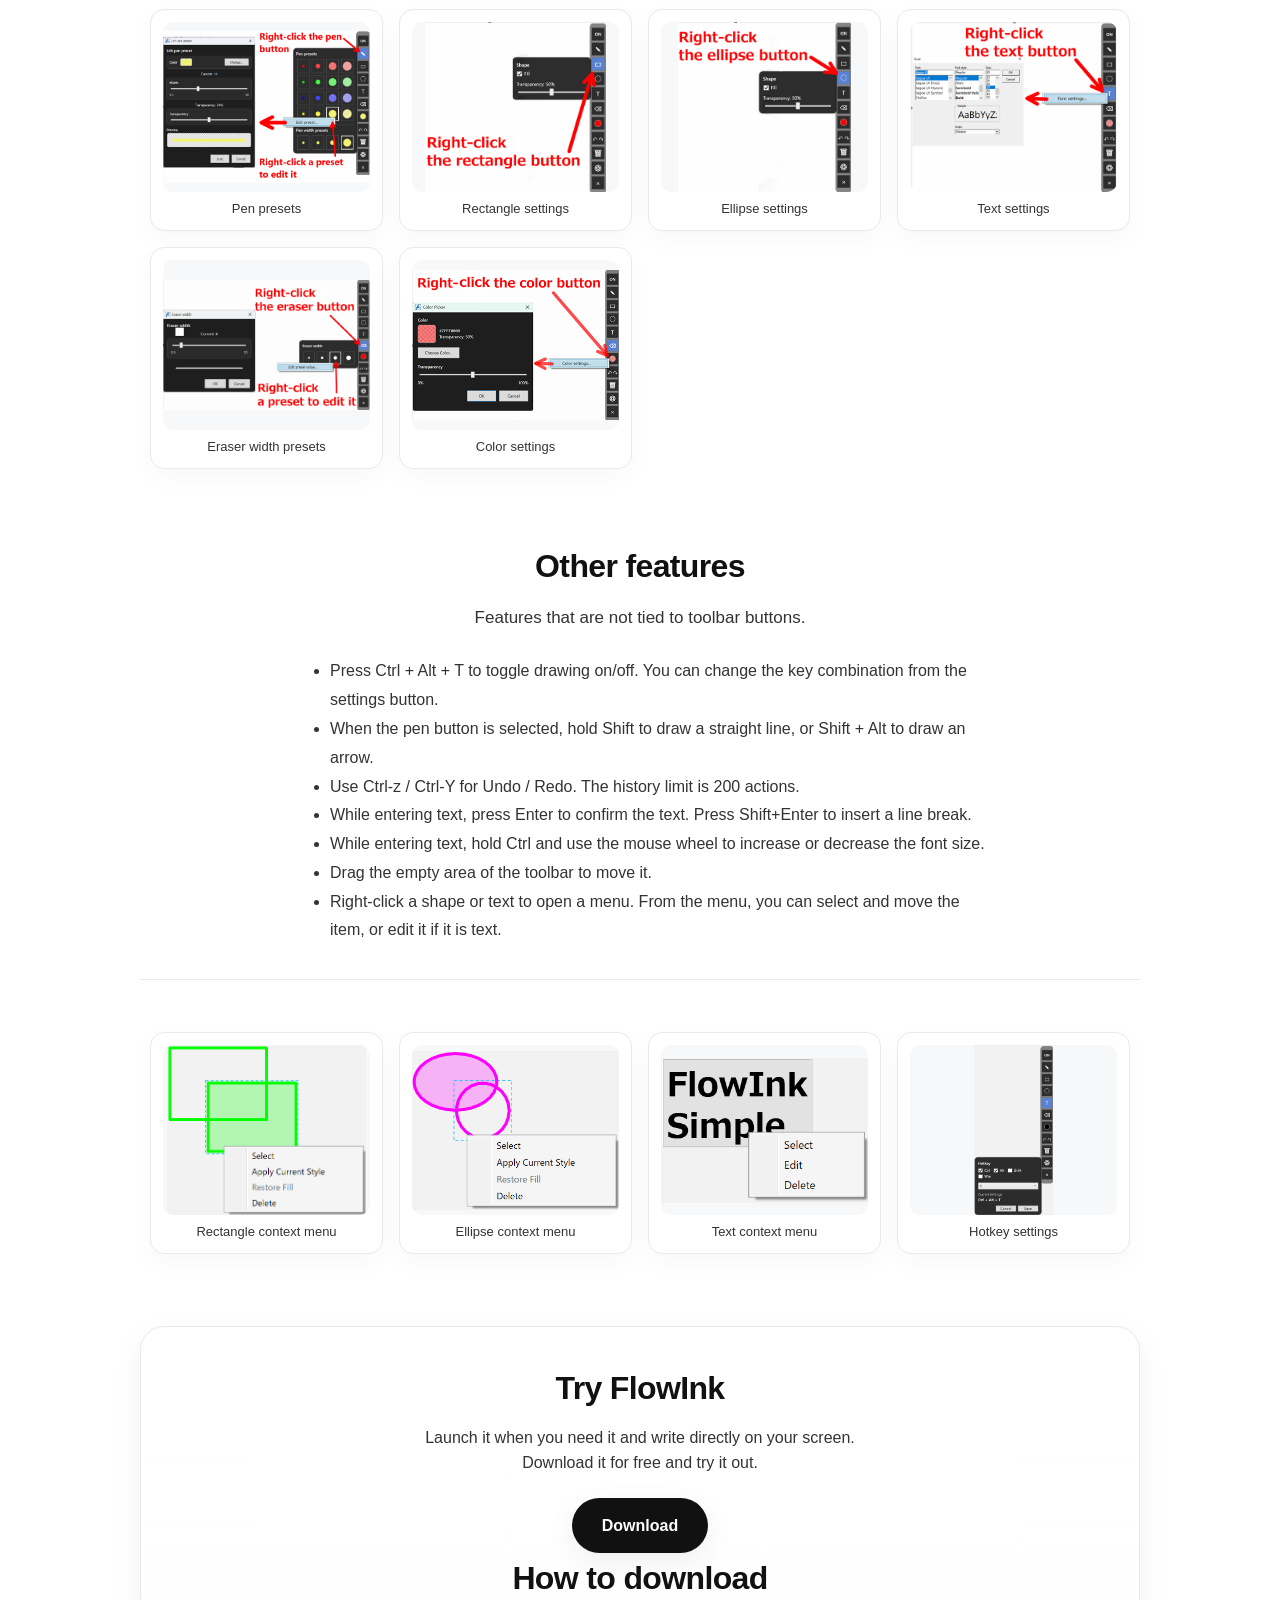
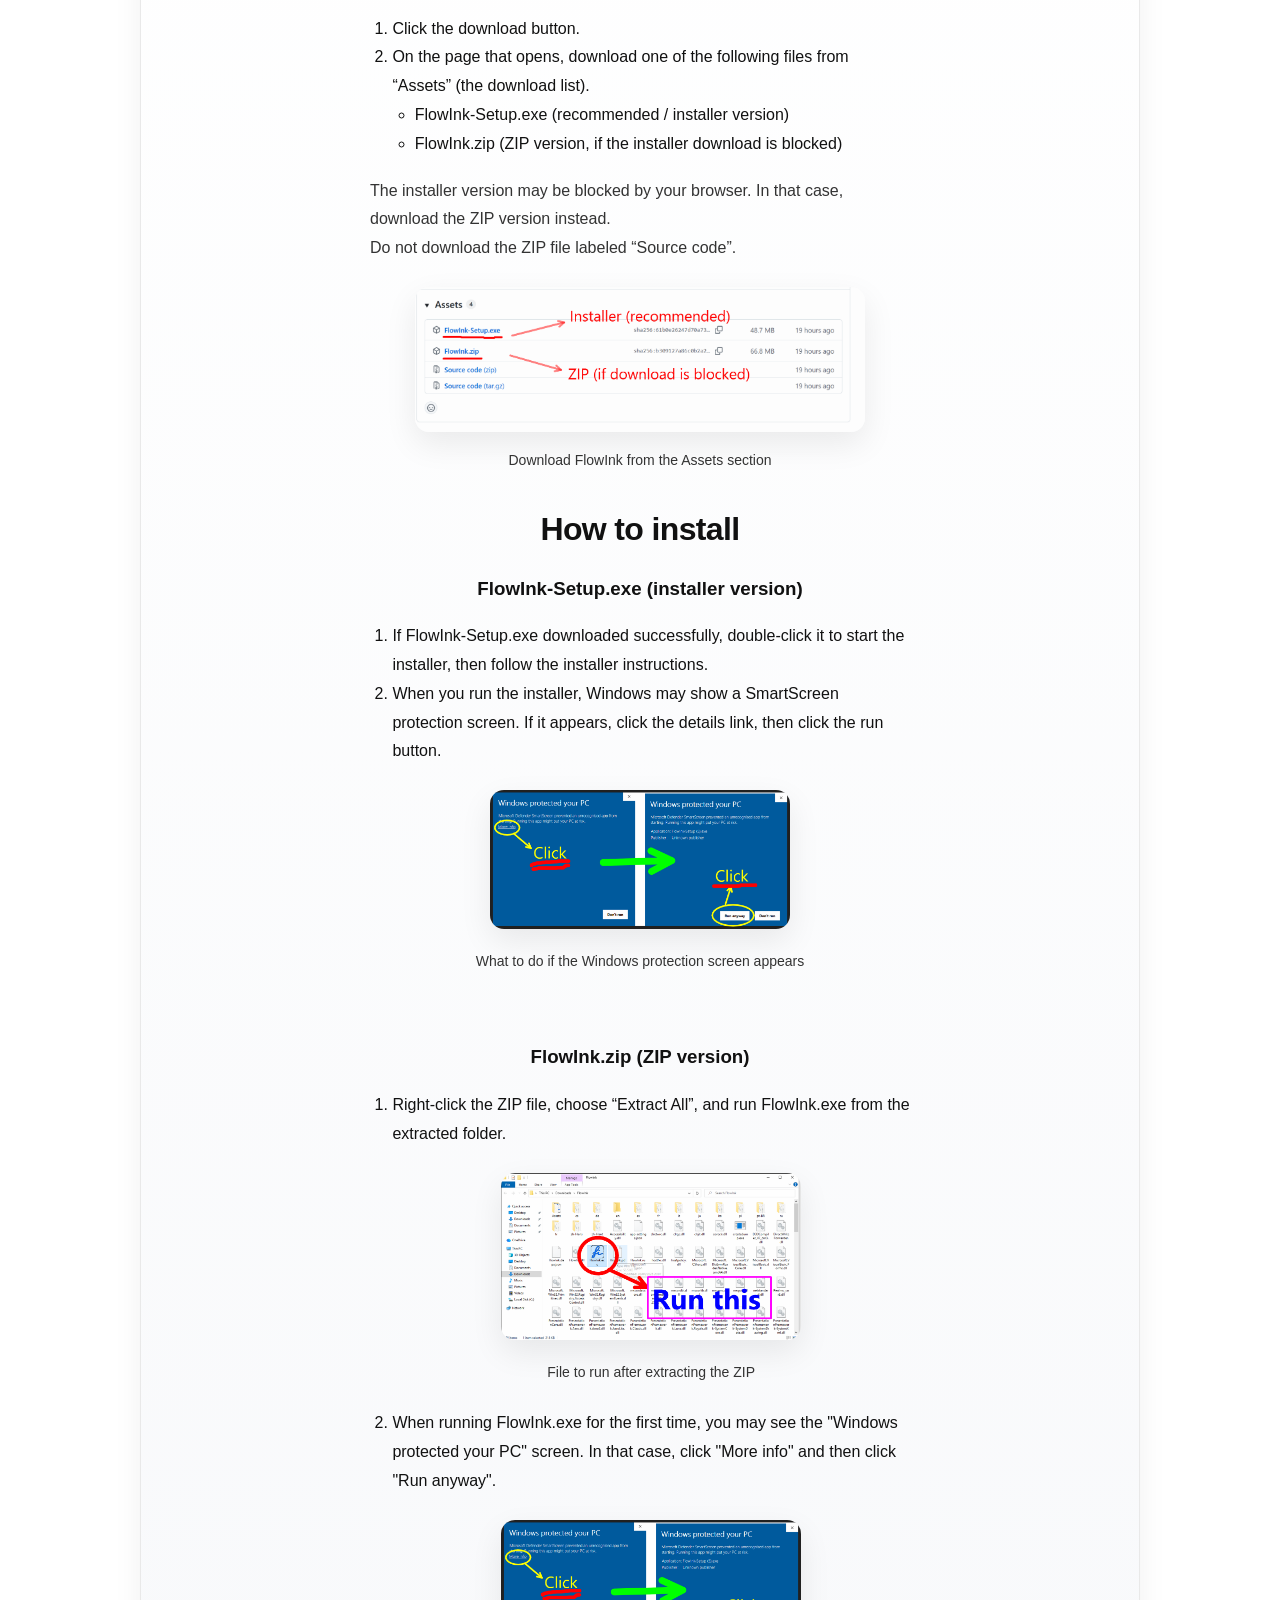
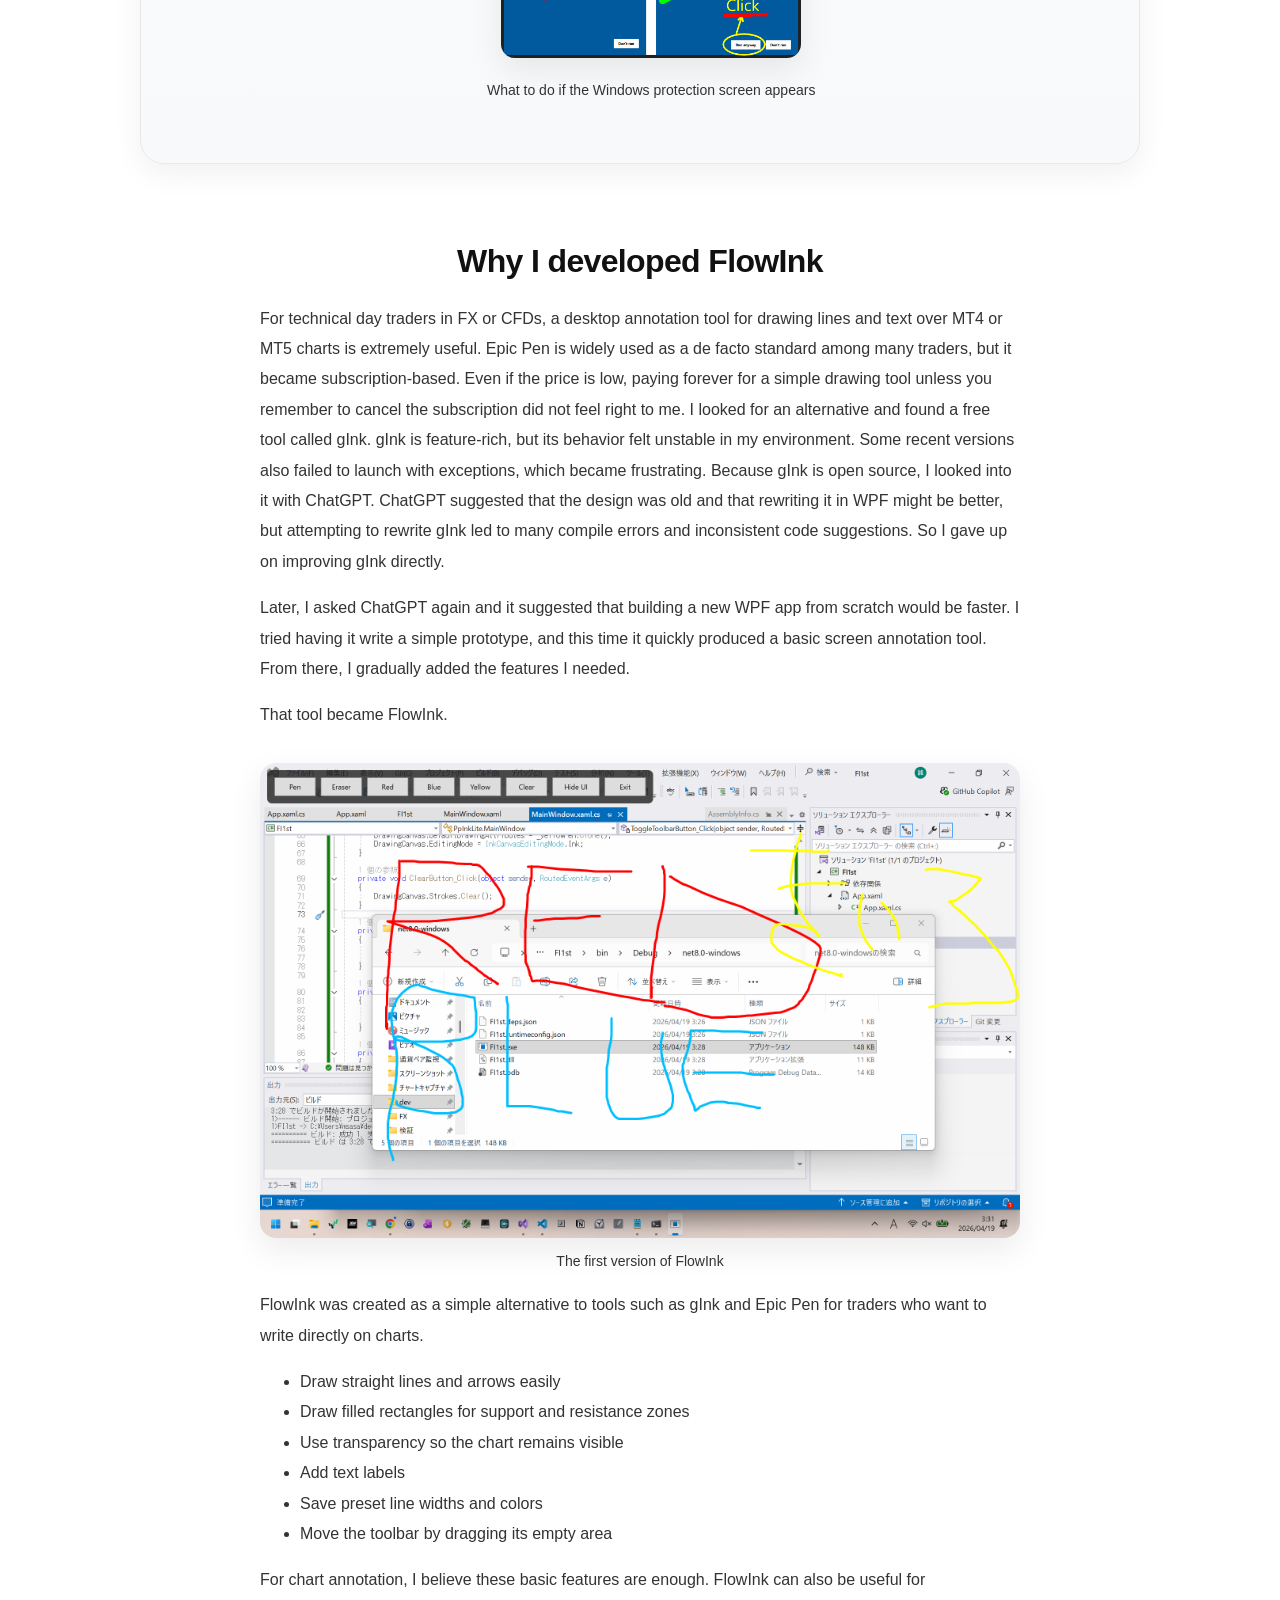
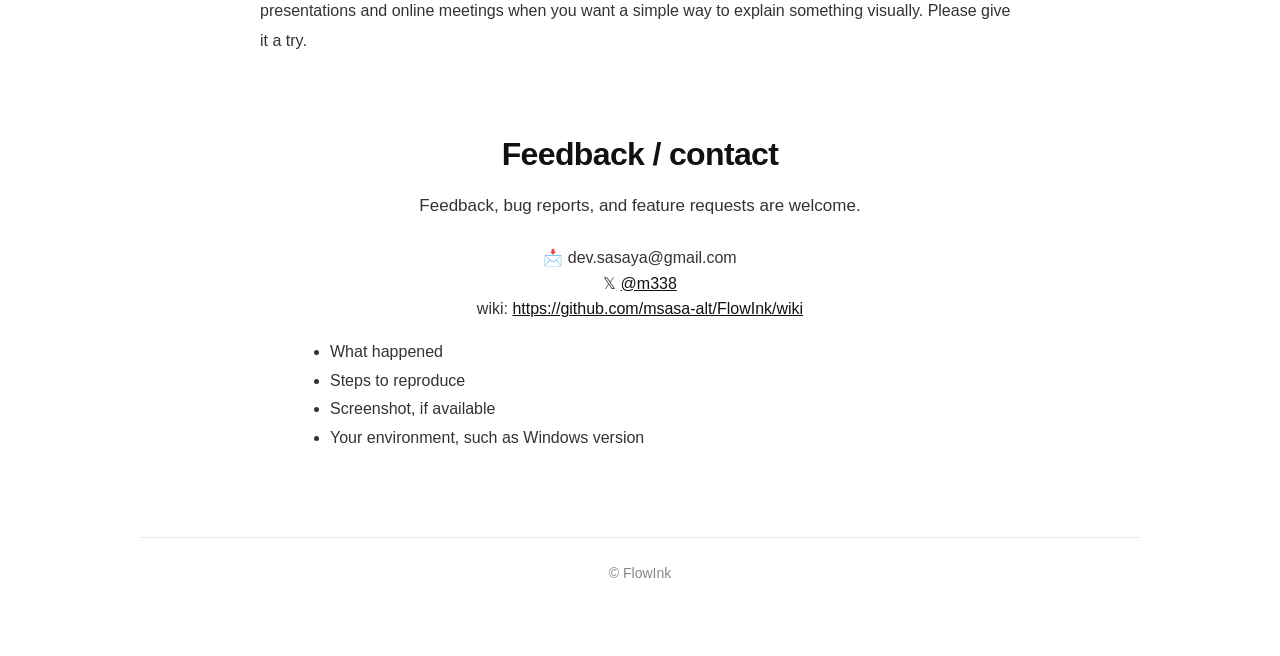
==== commit 1f84b007: "added "New in v1.5.0#2"" ====
--- a/docs/index.html
+++ b/docs/index.html
@@ -759,6 +759,40 @@
           <source src="videos/Flowink_video01.mp4" type="video/mp4">
           お使いのブラウザは動画の再生に対応していません。
         </video>
+      </div>
+    </section>
+
+    <section class="section">
+      <h2>v1.5.0の新機能#2：ツールバーを横向きにできるようになりました</h2>
+
+      <p class="section-lead">
+        ツールバーの表示方向を、縦向きと横向きから選べるようになりました。
+        設定ボタンのメニューから変更できます。
+      </p>
+
+      <div style="max-width: 863px; margin: 28px auto 0;">
+        <a
+          href="images/toolbar_vh.png"
+          target="_blank"
+          rel="noopener noreferrer"
+          style="display: block; cursor: zoom-in;"
+        >
+          <img
+            src="images/toolbar_vh.png"
+            alt="FlowInkの縦向きツールバーと横向きツールバー"
+            width="863"
+            height="567"
+            loading="lazy"
+            style="
+              width: 100%;
+              height: auto;
+              display: block;
+              margin: 0 auto;
+              border-radius: 16px;
+              box-shadow: 0 12px 32px rgba(0, 0, 0, 0.08);
+            "
+          />
+        </a>
       </div>
     </section>
 
